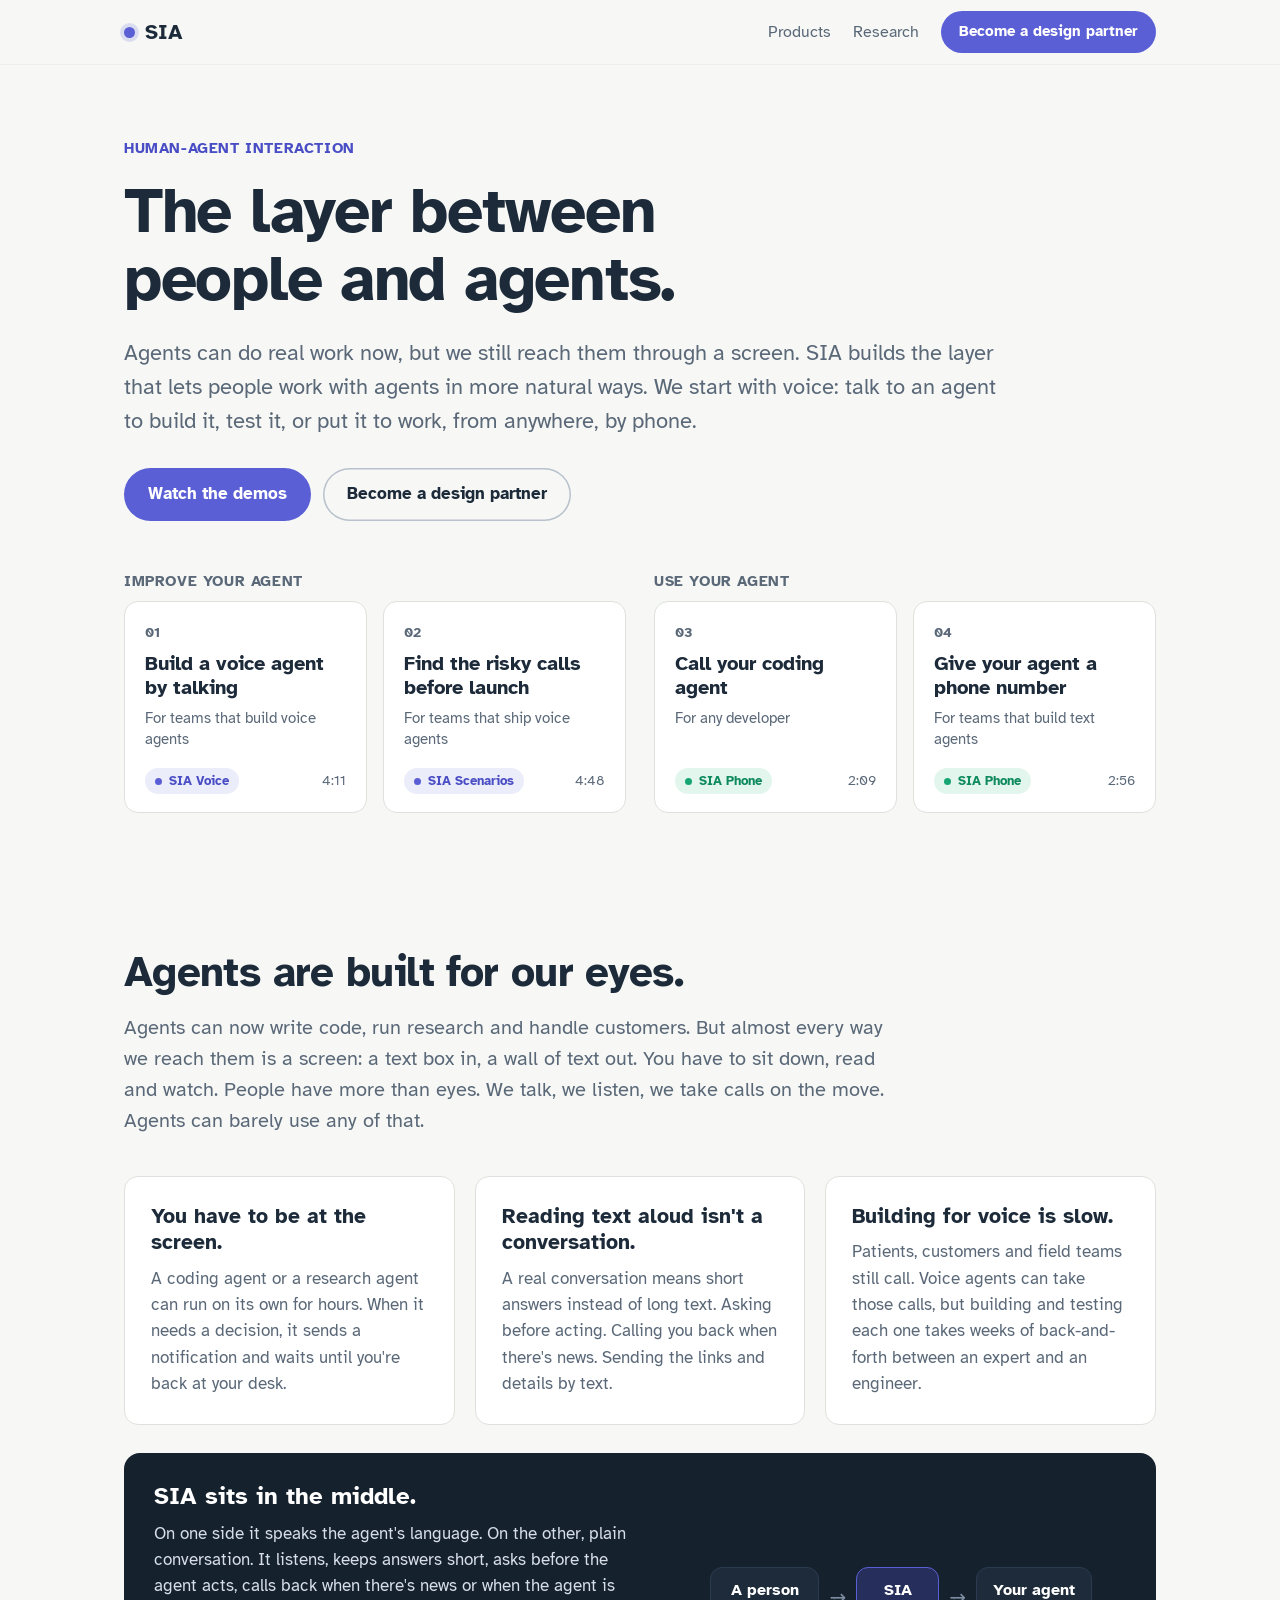
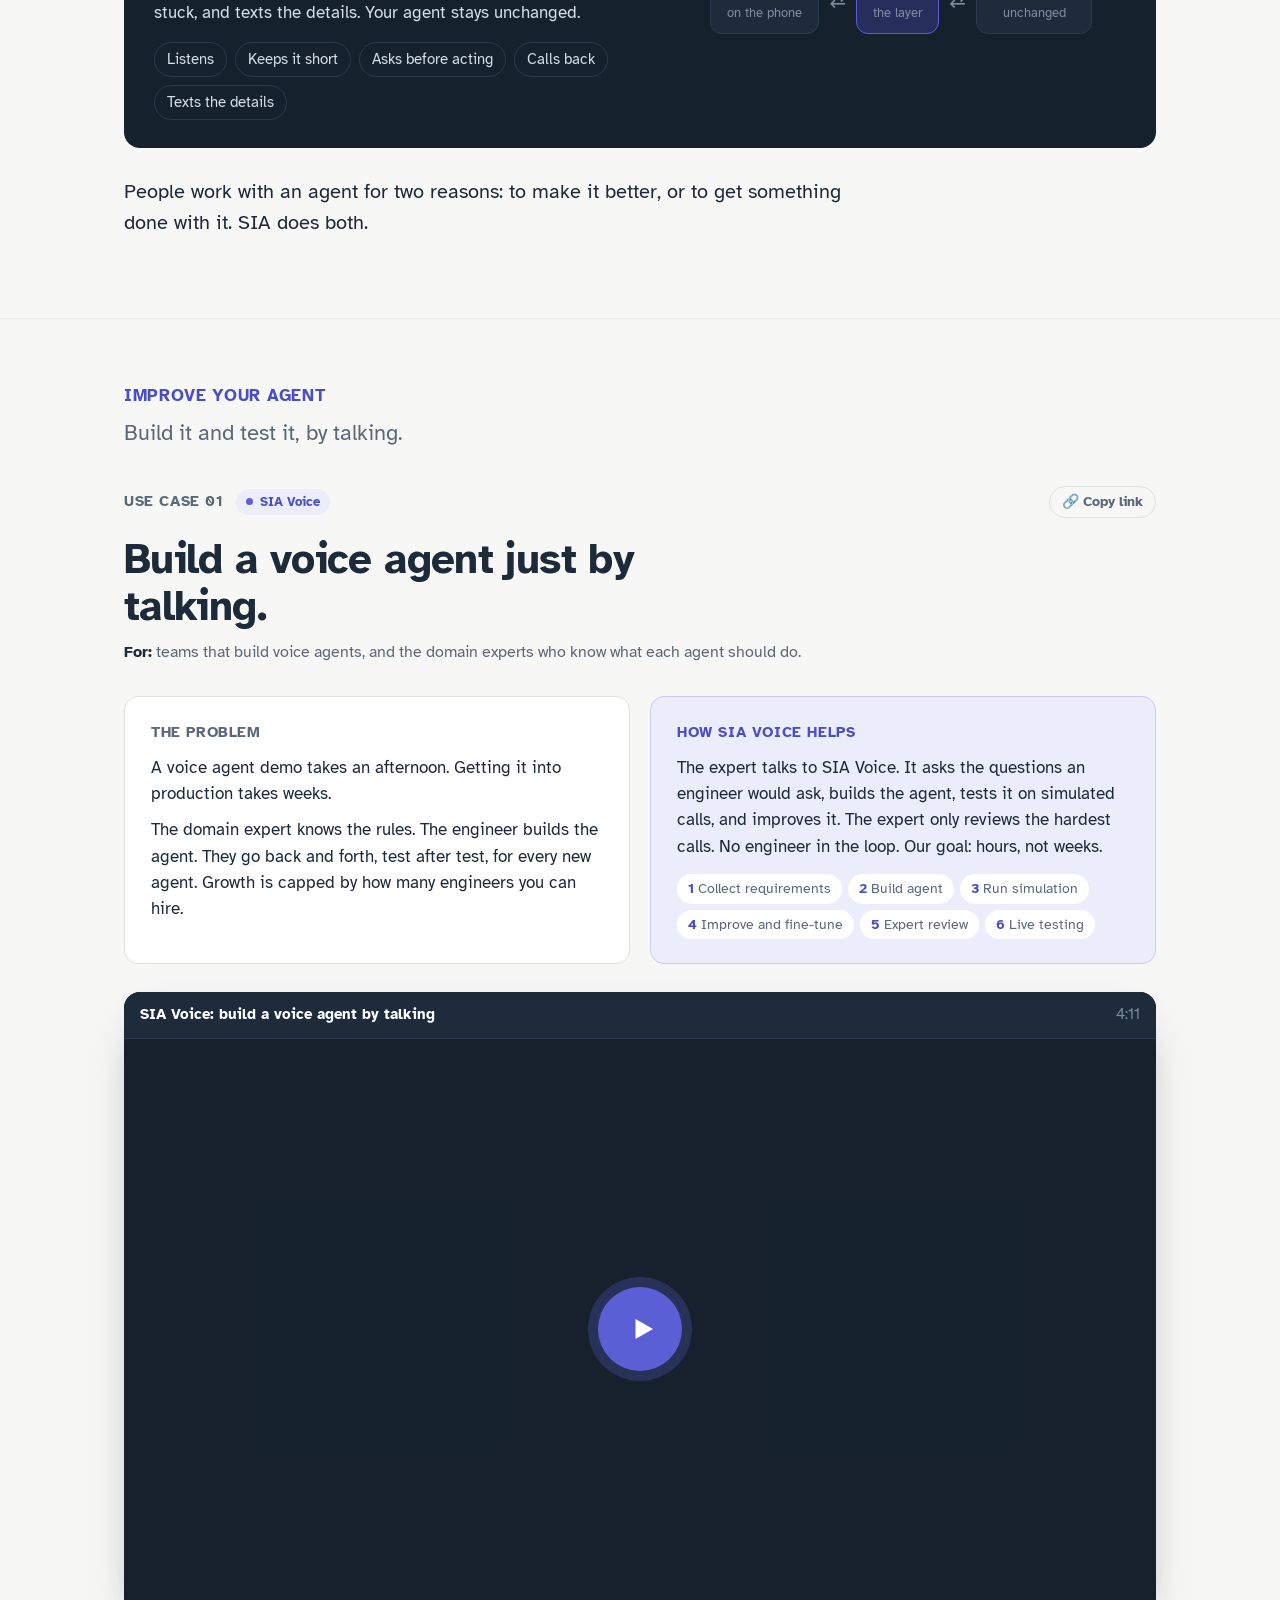
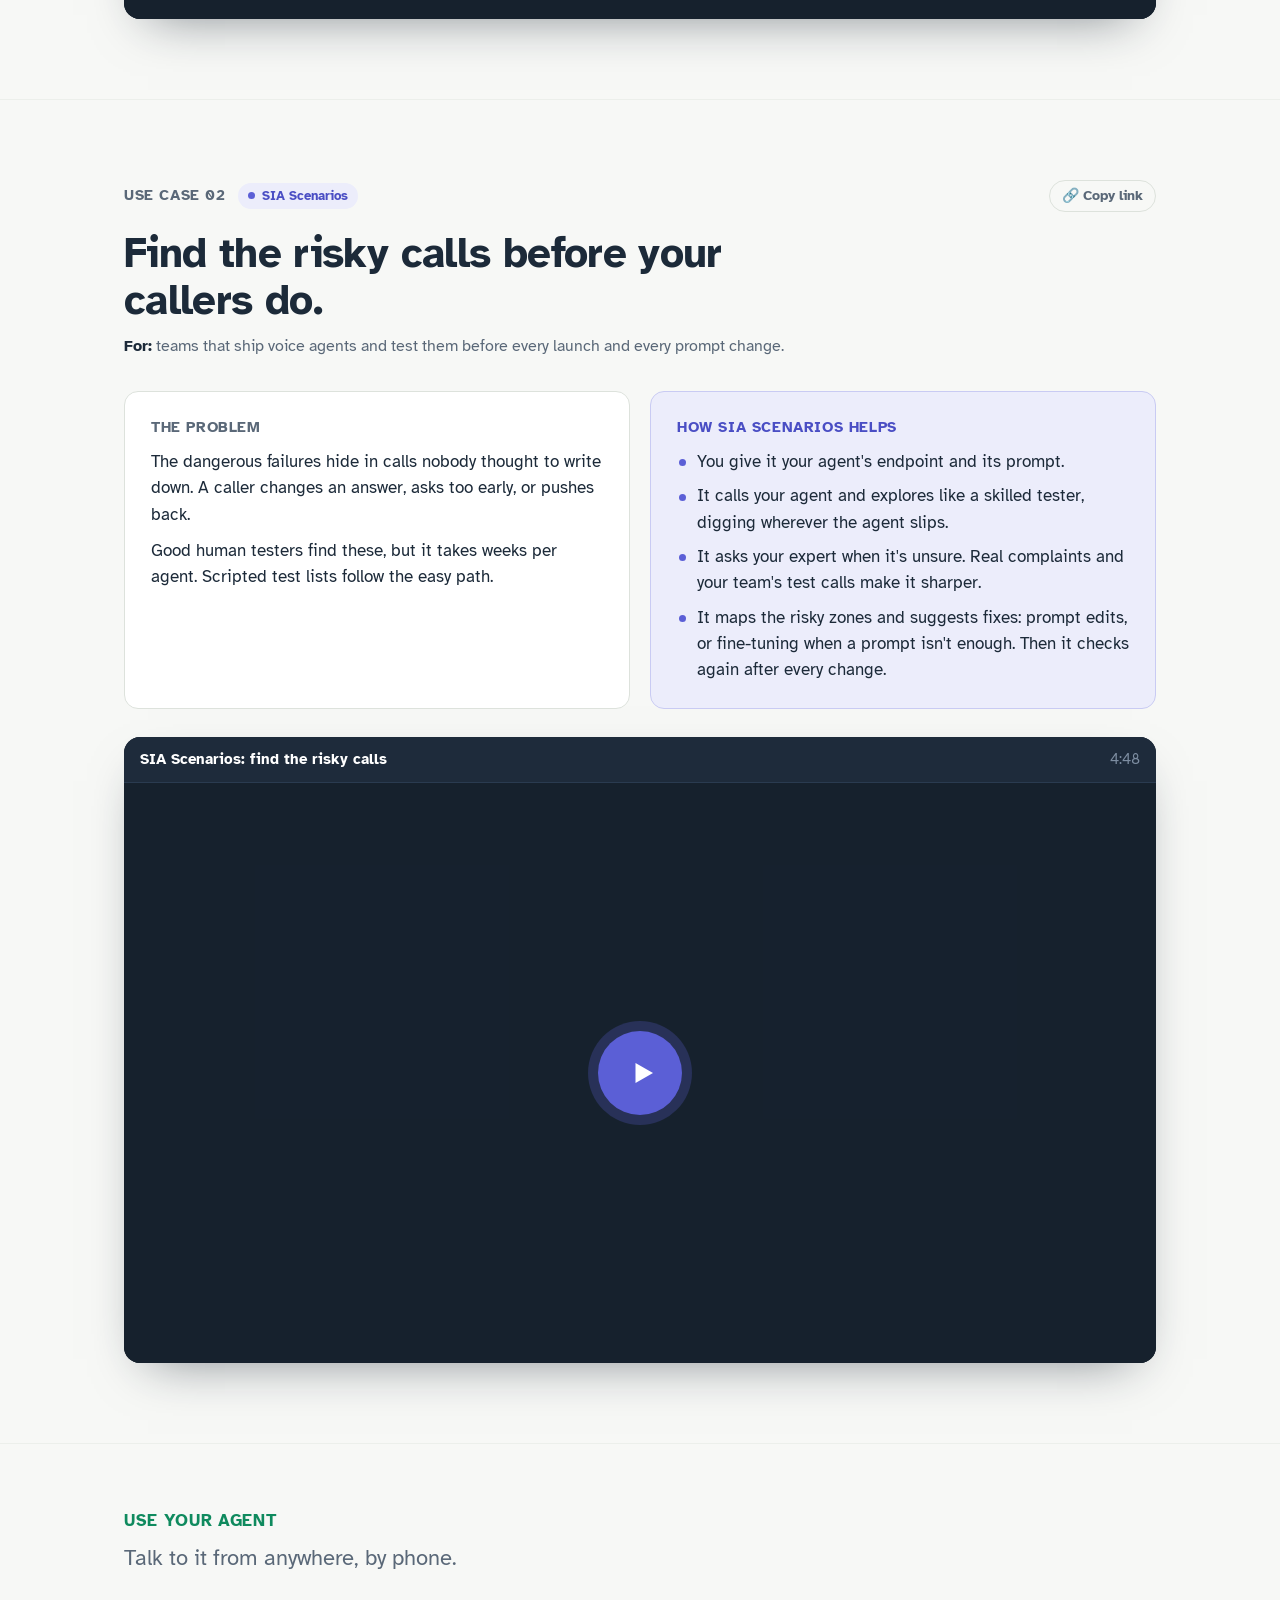
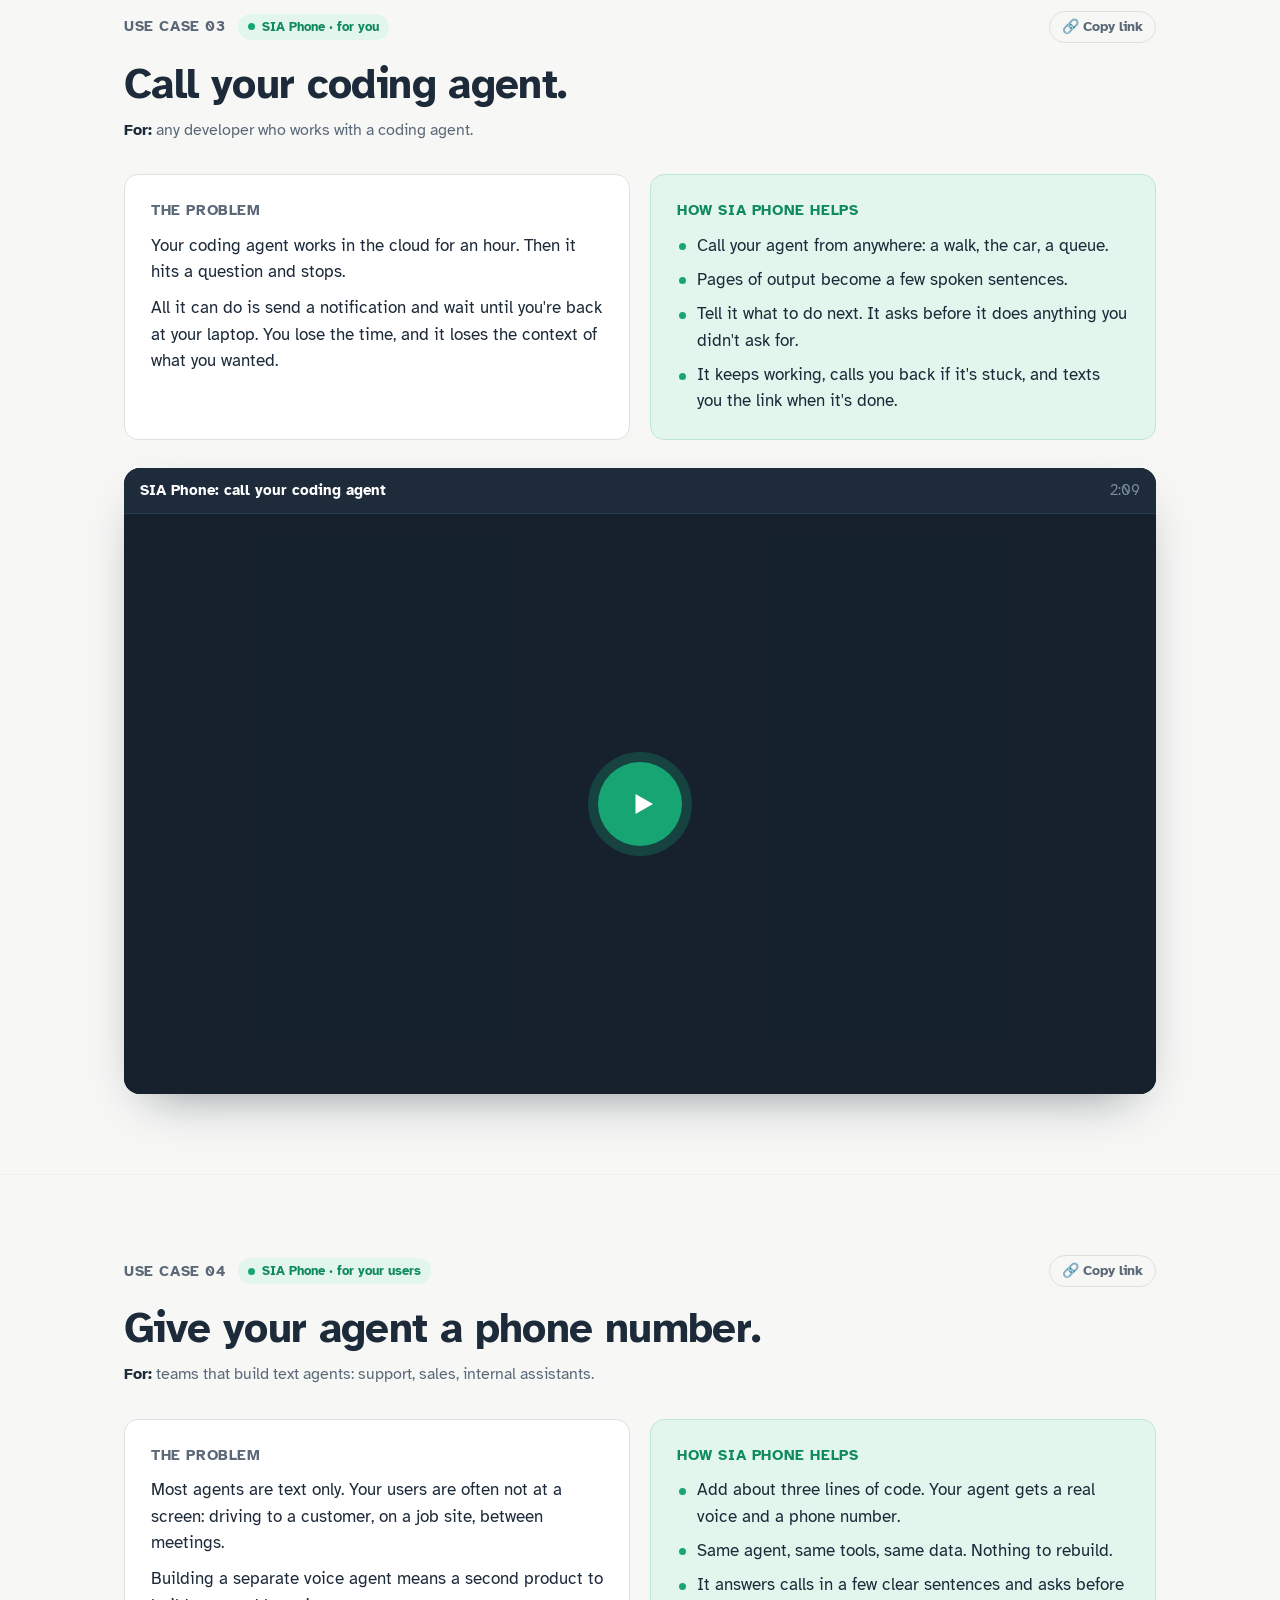
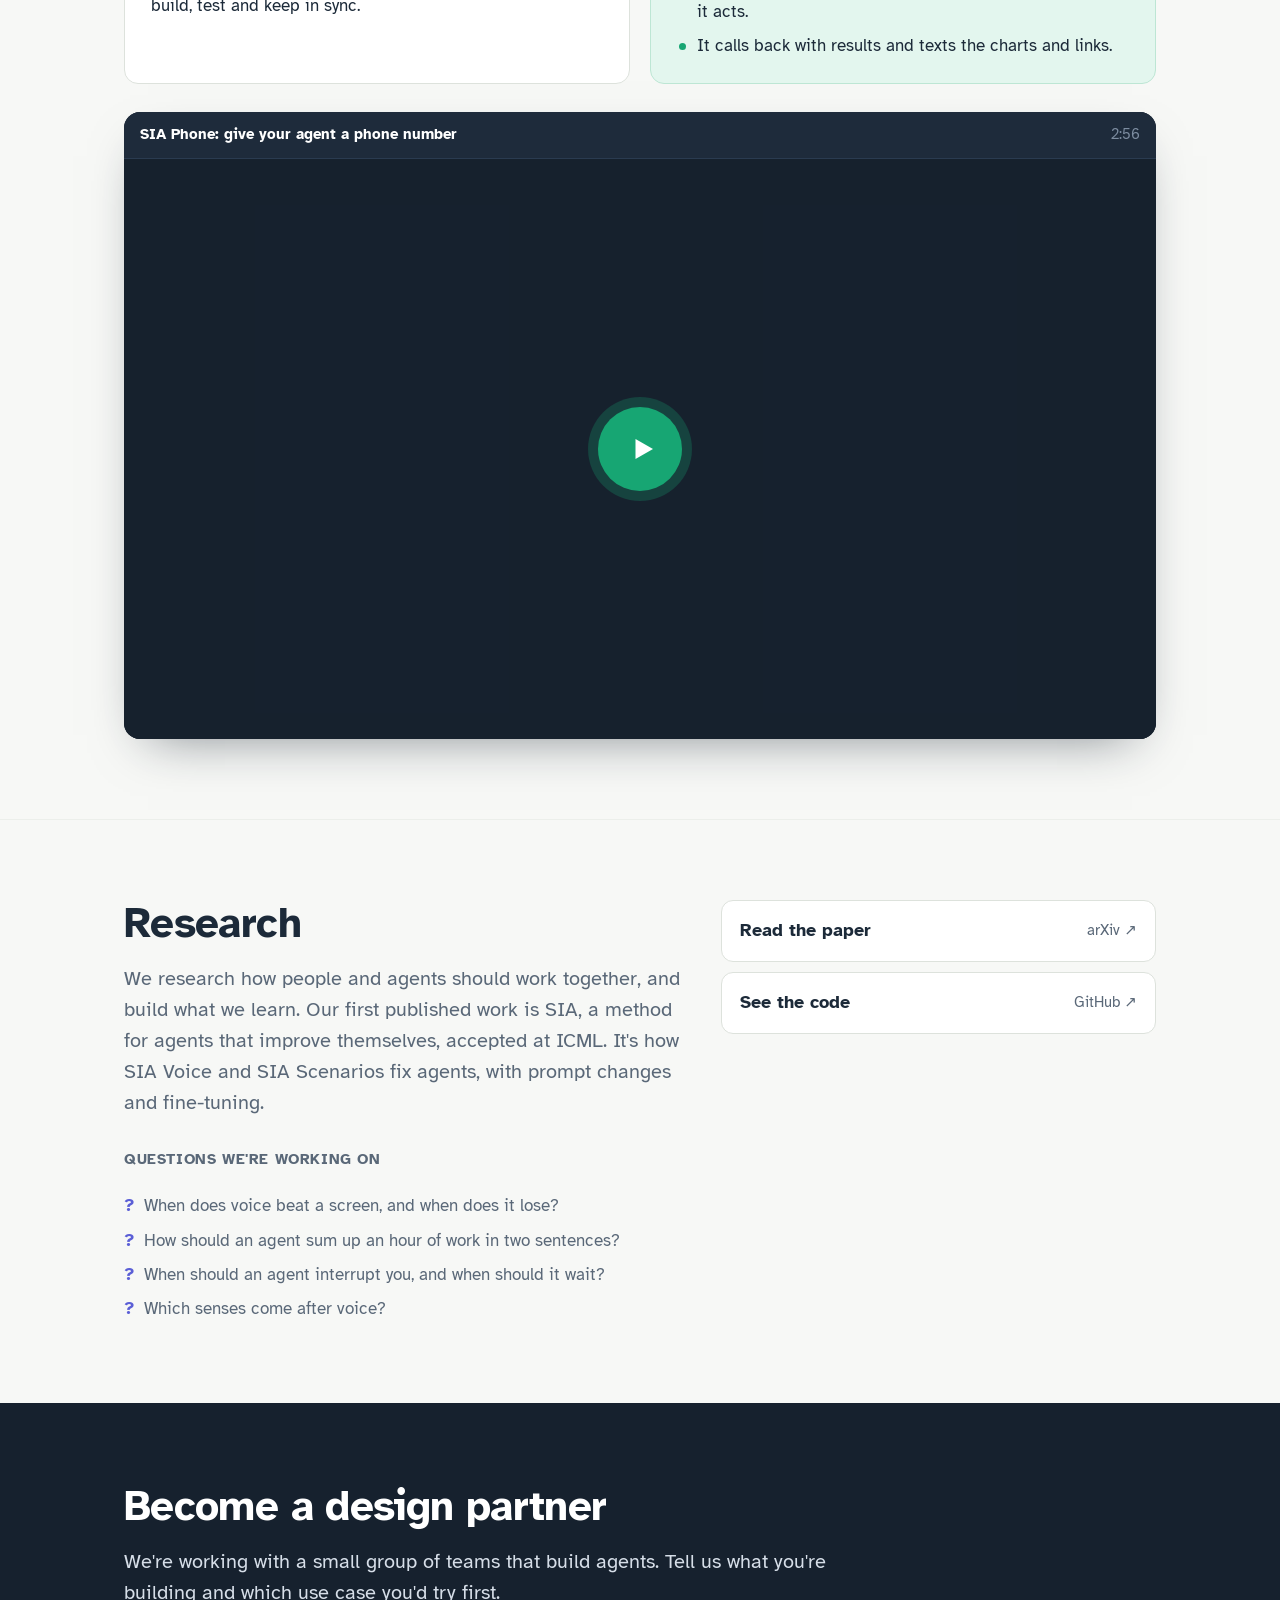
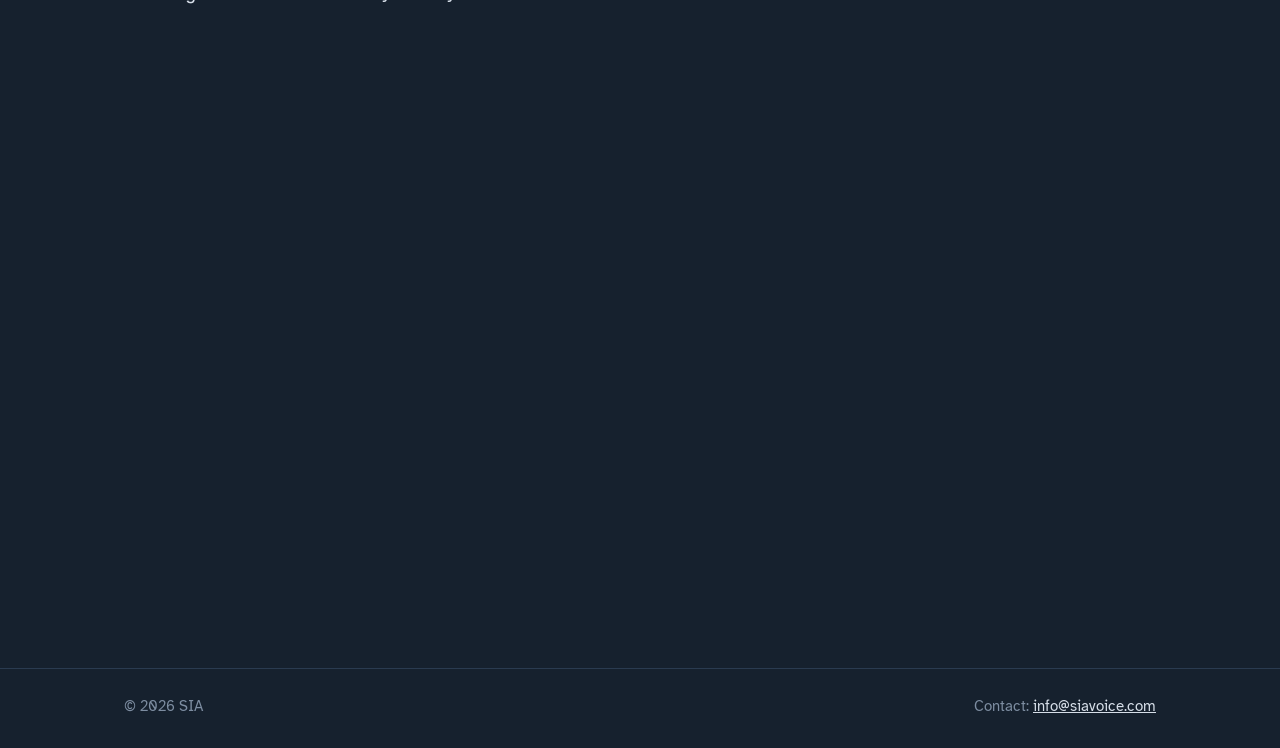
==== website/index.html @ 381d0b87 "Website: shareable links per use case Readable section anchors (#sia-voice, #sia-scenarios, #sia-pho" ====
<!DOCTYPE html>
<html lang="en">
<head>
<meta charset="utf-8">
<meta name="viewport" content="width=device-width, initial-scale=1">
<title>SIA — The layer between people and agents</title>
<meta name="description" content="Agents are built for our eyes. SIA builds the layer between people and agents, starting with voice: build a voice agent by talking, test it with generated calls, call your coding agent, and give any agent a phone number.">
<meta property="og:title" content="SIA — The layer between people and agents">
<meta property="og:description" content="Talk to an agent to build it, test it, or put it to work, from anywhere, by phone.">
<meta name="theme-color" content="#F7F8F6">
<style>
@font-face { font-family: "Atkinson"; src: url(fonts/atkinson-hyperlegible-latin-400-normal.woff2) format("woff2"); font-weight: 400; font-display: swap; }
@font-face { font-family: "Atkinson"; src: url(fonts/atkinson-hyperlegible-latin-700-normal.woff2) format("woff2"); font-weight: 700; font-display: swap; }

:root {
  --paper: #F7F8F6; --paper-2: #ECEFEB; --line: #DDE2DC;
  --ink: #1C2A39; --ink-2: #5A6878;
  --night: #16212E; --night-2: #1E2B3B; --night-line: #2A3B50; --night-text: #D6DEE8; --night-mute: #7D8DA1;
  --sia: #5B5FD6; --sia-dark: #4A4EC4; --sia-soft: #A9ABF0; --sia-tint: #ECEDFB;
  --phone: #17A673; --phone-dark: #0F8A5E; --phone-soft: #3FD39A; --phone-tint: #E3F6EE;
  --vig: #D9932B; --vig-tint: #FBF1E1;
  --wrap: 1080px;
}
* { box-sizing: border-box; margin: 0; padding: 0; }
html { scroll-behavior: smooth; }
body { font-family: "Atkinson", system-ui, -apple-system, sans-serif; background: var(--paper); color: var(--ink); font-size: 18px; line-height: 1.55; -webkit-font-smoothing: antialiased; }
a { color: var(--sia-dark); }
.wrap { max-width: var(--wrap); margin: 0 auto; padding: 0 24px; }

/* nav */
nav { position: sticky; top: 0; z-index: 10; background: rgba(247,248,246,.92); backdrop-filter: blur(8px); border-bottom: 1px solid var(--paper-2); }
nav .wrap { display: flex; align-items: center; justify-content: space-between; gap: 16px; height: 64px; }
.wordmark { font-weight: 700; font-size: 21px; letter-spacing: -0.01em; color: var(--ink); text-decoration: none; white-space: nowrap; }
.wordmark::before { content: ""; display: inline-block; width: 11px; height: 11px; margin-right: 10px; border-radius: 50%; background: var(--sia); box-shadow: 0 0 0 4px rgba(91,95,214,.18); vertical-align: 1px; }
.navlinks { display: flex; align-items: center; gap: 22px; }
.navlinks a:not(.btn) { color: var(--ink-2); text-decoration: none; font-size: 16px; }
.navlinks a:not(.btn):hover { color: var(--ink); }

.btn { display: inline-block; font: inherit; font-weight: 700; font-size: 17px; text-decoration: none; cursor: pointer; border: 0; border-radius: 999px; padding: 13px 24px; background: var(--sia); color: #fff; transition: background .15s; }
.btn:hover { background: var(--sia-dark); }
.btn:focus-visible, .play:focus-visible, .uc-card:focus-visible { outline: 3px solid var(--sia-soft); outline-offset: 2px; }
.btn.small { font-size: 15px; padding: 9px 18px; }
.btn.ghost { background: transparent; color: var(--ink); box-shadow: inset 0 0 0 1.5px #B9C2CC; }
.btn.ghost:hover { background: var(--paper-2); }

/* hero */
.hero { padding: 72px 0 56px; }
.eyebrow { font-size: 15px; font-weight: 700; letter-spacing: .04em; text-transform: uppercase; color: var(--sia-dark); margin-bottom: 18px; }
h1 { font-size: clamp(38px, 6vw, 64px); line-height: 1.06; letter-spacing: -0.02em; max-width: 16ch; }
h1 .soft { color: var(--ink-2); }
.sub { font-size: clamp(19px, 2.1vw, 22px); color: var(--ink-2); max-width: 40em; margin-top: 22px; }
.actions { display: flex; flex-wrap: wrap; gap: 12px; margin-top: 30px; align-items: center; }

/* use-case overview cards, in two groups */
.uc-groups { display: grid; grid-template-columns: 1fr 1fr; gap: 28px; margin-top: 52px; }
.uc-group h2.glabel { font-size: 15px; font-weight: 700; letter-spacing: .04em; text-transform: uppercase; color: var(--ink-2); margin-bottom: 12px; max-width: none; }
.uc-group .glabel span { text-transform: none; letter-spacing: 0; font-weight: 400; }
.uc-grid { display: grid; grid-template-columns: 1fr 1fr; gap: 16px; }
.uc-card { display: flex; flex-direction: column; gap: 8px; text-decoration: none; color: var(--ink); background: #fff; border: 1px solid var(--line); border-radius: 14px; padding: 20px 20px 18px; transition: border-color .15s, transform .15s; }
.uc-card:hover { border-color: var(--sia-soft); transform: translateY(-2px); }
.uc-card .num { font-size: 14px; font-weight: 700; color: var(--ink-2); }
.uc-card b { font-size: 20px; line-height: 1.2; }
.uc-card .for { font-size: 15px; color: var(--ink-2); line-height: 1.4; }
.uc-card .meta { margin-top: auto; padding-top: 10px; display: flex; justify-content: space-between; align-items: center; font-size: 14px; color: var(--ink-2); }
.pill { display: inline-flex; align-items: center; gap: 7px; font-size: 13px; font-weight: 700; padding: 3px 10px; border-radius: 999px; background: var(--sia-tint); color: var(--sia-dark); white-space: nowrap; }
.pill::before { content: ""; width: 7px; height: 7px; border-radius: 50%; background: var(--sia); }
.pill.phone { background: var(--phone-tint); color: var(--phone-dark); }
.pill.phone::before { background: var(--phone); }

/* sections */
section { padding: 80px 0; }
section + section { border-top: 1px solid var(--paper-2); }
h2 { font-size: clamp(28px, 3.6vw, 42px); line-height: 1.12; letter-spacing: -0.015em; max-width: 24ch; }
.lead { font-size: 20px; color: var(--ink-2); max-width: 38em; margin-top: 16px; }

/* why */
.why-grid { display: grid; grid-template-columns: repeat(3, 1fr); gap: 20px; margin-top: 40px; }
.why { background: #fff; border: 1px solid var(--line); border-radius: 14px; padding: 26px; }
.why h3 { font-size: 21px; line-height: 1.25; margin-bottom: 10px; }
.why p { color: var(--ink-2); font-size: 17px; }
.layer { margin-top: 28px; padding: 28px 30px; border-radius: 16px; background: var(--night); color: var(--night-text); display: grid; grid-template-columns: 1.1fr 1fr; gap: 28px; align-items: center; }
.layer h3 { color: #fff; font-size: 24px; line-height: 1.25; }
.layer p { margin-top: 10px; font-size: 17px; }
.flow { display: flex; align-items: center; justify-content: center; gap: 10px; flex-wrap: wrap; }
.node { padding: 10px 16px; border-radius: 12px; border: 1px solid var(--night-line); background: var(--night-2); font-weight: 700; color: #fff; text-align: center; font-size: 16px; }
.node small { display: block; font-weight: 400; font-size: 13px; color: var(--night-mute); }
.node.sia { border-color: var(--sia); background: #262F5C; }
.flow .ar { color: var(--night-mute); font-size: 20px; }
.traits { list-style: none; display: flex; flex-wrap: wrap; gap: 8px; margin-top: 16px; }
.traits li { font-size: 15px; padding: 5px 12px; border-radius: 999px; border: 1px solid var(--night-line); }

/* use-case sections */
.uc-head { display: flex; align-items: center; gap: 12px; margin-bottom: 18px; flex-wrap: wrap; }
.uc-head .num { font-size: 15px; font-weight: 700; color: var(--ink-2); letter-spacing: .04em; text-transform: uppercase; }
.uc-who { font-size: 16px; color: var(--ink-2); margin-top: 10px; }
.uc-who b { color: var(--ink); }
.uc-cols { display: grid; grid-template-columns: 1fr 1fr; gap: 20px; margin-top: 32px; }
.box { border-radius: 14px; padding: 24px 26px; border: 1px solid var(--line); background: #fff; }
.box h3 { font-size: 15px; letter-spacing: .04em; text-transform: uppercase; color: var(--ink-2); margin-bottom: 10px; }
.box p { font-size: 17px; }
.box p + p { margin-top: 10px; }
.box.how { background: var(--sia-tint); border-color: #C9CBF3; }
.box.how h3 { color: var(--sia-dark); }
.phone-uc .box.how { background: var(--phone-tint); border-color: #BDE6D4; }
.phone-uc .box.how h3 { color: var(--phone-dark); }
.box ul { list-style: none; display: flex; flex-direction: column; gap: 8px; }
.box li { font-size: 17px; padding-left: 20px; position: relative; }
.box li::before { content: ""; position: absolute; left: 2px; top: .62em; width: 7px; height: 7px; border-radius: 50%; background: var(--sia); }
.phone-uc .box li::before { background: var(--phone); }
.chips { display: flex; flex-wrap: wrap; gap: 6px; margin-top: 14px; }
.chip { font-size: 14px; padding: 4px 11px; border-radius: 999px; background: #fff; color: var(--ink-2); }
.chip b { color: var(--sia-dark); margin-right: 4px; }

/* video */
.video { margin-top: 28px; border-radius: 16px; overflow: hidden; background: var(--night); box-shadow: 0 20px 50px -24px rgba(22,33,46,.55); }
.video-bar { display: flex; justify-content: space-between; align-items: center; gap: 12px; padding: 11px 16px; background: var(--night-2); border-bottom: 1px solid var(--night-line); color: var(--night-text); font-size: 15px; }
.video-bar .t { font-weight: 700; color: #fff; }
.video-bar .len { color: var(--night-mute); white-space: nowrap; }
.frame { position: relative; aspect-ratio: 16 / 9; background: var(--night) center / cover no-repeat; }
.frame::after { content: ""; position: absolute; inset: 0; background: rgba(22,33,46,.28); }
.frame.playing::after { display: none; }
.frame video { position: absolute; inset: 0; width: 100%; height: 100%; background: var(--night); }
.play { position: absolute; z-index: 1; left: 50%; top: 50%; transform: translate(-50%,-50%); width: 84px; height: 84px; border-radius: 50%; border: 0; cursor: pointer; background: var(--sia); box-shadow: 0 0 0 10px rgba(91,95,214,.25); display: grid; place-items: center; transition: transform .15s; }
.phone-uc .play { background: var(--phone); box-shadow: 0 0 0 10px rgba(23,166,115,.25); }
.play:hover { transform: translate(-50%,-50%) scale(1.06); }
.play svg { width: 30px; height: 30px; margin-left: 5px; fill: #fff; }

/* research */
.research { display: grid; grid-template-columns: 1.3fr 1fr; gap: 32px; align-items: start; }
.links { display: flex; flex-direction: column; gap: 10px; }
.links a { display: flex; justify-content: space-between; align-items: center; gap: 12px; text-decoration: none; color: var(--ink); font-weight: 700; background: #fff; border: 1px solid var(--line); border-radius: 12px; padding: 16px 18px; }
.links a:hover { border-color: var(--sia-soft); }
.links a span { font-weight: 400; font-size: 15px; color: var(--ink-2); }

/* form */
#partner { background: var(--night); color: var(--night-text); border-top: 0; }
#partner h2 { color: #fff; }
#partner .lead { color: var(--night-text); }
.tally { margin-top: 20px; max-width: 810px; margin-left: -23px; }
.tally iframe { display: block; width: 100%; border: 0; }

footer { background: var(--night); color: var(--night-mute); font-size: 15px; border-top: 1px solid var(--night-line); }
footer .wrap { display: flex; flex-wrap: wrap; justify-content: space-between; gap: 12px; padding-top: 26px; padding-bottom: 30px; }
footer a { color: var(--night-text); }

/* group intro between use cases */
.group-intro { padding: 64px 0 0; border-top: 1px solid var(--paper-2); }
.group-intro + section { border-top: 0; padding-top: 36px; }
.group-intro .kicker { font-size: 15px; font-weight: 700; letter-spacing: .04em; text-transform: uppercase; color: var(--sia-dark); }
.group-intro.use .kicker { color: var(--phone-dark); }
.group-intro .glead { margin-top: 6px; font-size: 22px; color: var(--ink-2); }
.group-intro .kicker { font-size: 17px; }
.bridge { margin-top: 28px; font-size: 20px; color: var(--ink); max-width: 38em; }
.questions { list-style: none; margin-top: 22px; display: flex; flex-direction: column; gap: 8px; }
.questions li { font-size: 17px; color: var(--ink-2); padding-left: 20px; position: relative; }
.questions li::before { content: "?"; position: absolute; left: 0; font-weight: 700; color: var(--sia); }
.research h3 { font-size: 15px; letter-spacing: .04em; text-transform: uppercase; color: var(--ink-2); margin-top: 30px; }

/* shareable section links */
[id] { scroll-margin-top: 80px; }
.copylink { margin-left: auto; font: inherit; font-size: 14px; font-weight: 700; color: var(--ink-2); background: transparent; border: 1px solid var(--line); border-radius: 999px; padding: 4px 12px; cursor: pointer; }
.copylink::before { content: "🔗 "; }
.copylink:hover { color: var(--ink); border-color: #B9C2CC; }
.copylink.done { color: var(--phone-dark); border-color: var(--phone-soft); }
.copylink.done::before { content: "✓ "; }

@media (max-width: 960px) {
  .uc-groups { grid-template-columns: 1fr; }
}
@media (max-width: 820px) {
  .hero { padding-top: 48px; }
  .why-grid, .uc-cols, .research, .layer { grid-template-columns: 1fr; }
  .tally { margin-left: -20px; margin-right: -20px; }
  section { padding: 56px 0; }
  .play { width: 64px; height: 64px; }
  .play svg { width: 24px; height: 24px; }
  .navlinks a:not(.btn) { display: none; }
}
@media (max-width: 520px) {
  .uc-grid { grid-template-columns: 1fr; }
  nav .btn.small { padding: 8px 14px; font-size: 14px; }
  .video-bar .len { display: none; }
}
@media (prefers-reduced-motion: reduce) { html { scroll-behavior: auto; } * { transition: none !important; } }
</style>
</head>
<body>

<nav>
  <div class="wrap">
    <a class="wordmark" href="#top">SIA</a>
    <div class="navlinks">
      <a href="#products">Products</a>
      <a href="#research">Research</a>
      <a class="btn small" href="#partner">Become a design partner</a>
    </div>
  </div>
</nav>

<main id="top">
  <header class="hero">
    <div class="wrap">
      <p class="eyebrow">Human-agent interaction</p>
      <h1>The layer between people and agents.</h1>
      <p class="sub">Agents can do real work now, but we still reach them through a screen. SIA builds the layer that lets people work with agents in more natural ways. We start with voice: talk to an agent to build it, test it, or put it to work, from anywhere, by phone.</p>
      <div class="actions">
        <a class="btn" href="#products">Watch the demos</a>
        <a class="btn ghost" href="#partner">Become a design partner</a>
      </div>

      <div class="uc-groups" id="products">
        <div class="uc-group">
          <h2 class="glabel">Improve your agent</h2>
          <div class="uc-grid">
            <a class="uc-card" href="#sia-voice">
              <span class="num">01</span>
              <b>Build a voice agent by talking</b>
              <span class="for">For teams that build voice agents</span>
              <span class="meta"><span class="pill">SIA Voice</span><span data-len="build"></span></span>
            </a>
            <a class="uc-card" href="#sia-scenarios">
              <span class="num">02</span>
              <b>Find the risky calls before launch</b>
              <span class="for">For teams that ship voice agents</span>
              <span class="meta"><span class="pill">SIA Scenarios</span><span data-len="test"></span></span>
            </a>
          </div>
        </div>
        <div class="uc-group">
          <h2 class="glabel">Use your agent</h2>
          <div class="uc-grid">
            <a class="uc-card" href="#sia-phone-coding-agent">
              <span class="num">03</span>
              <b>Call your coding agent</b>
              <span class="for">For any developer</span>
              <span class="meta"><span class="pill phone">SIA Phone</span><span data-len="code"></span></span>
            </a>
            <a class="uc-card" href="#sia-phone-your-agent">
              <span class="num">04</span>
              <b>Give your agent a phone number</b>
              <span class="for">For teams that build text agents</span>
              <span class="meta"><span class="pill phone">SIA Phone</span><span data-len="any"></span></span>
            </a>
          </div>
        </div>
      </div>
    </div>
  </header>

  <section id="problem">
    <div class="wrap">
      <h2>Agents are built for our eyes.</h2>
      <p class="lead">Agents can now write code, run research and handle customers. But almost every way we reach them is a screen: a text box in, a wall of text out. You have to sit down, read and watch. People have more than eyes. We talk, we listen, we take calls on the move. Agents can barely use any of that.</p>
      <div class="why-grid">
        <div class="why">
          <h3>You have to be at the screen.</h3>
          <p>A coding agent or a research agent can run on its own for hours. When it needs a decision, it sends a notification and waits until you're back at your desk.</p>
        </div>
        <div class="why">
          <h3>Reading text aloud isn't a conversation.</h3>
          <p>A real conversation means short answers instead of long text. Asking before acting. Calling you back when there's news. Sending the links and details by text.</p>
        </div>
        <div class="why">
          <h3>Building for voice is slow.</h3>
          <p>Patients, customers and field teams still call. Voice agents can take those calls, but building and testing each one takes weeks of back-and-forth between an expert and an engineer.</p>
        </div>
      </div>

      <div class="layer">
        <div>
          <h3>SIA sits in the middle.</h3>
          <p>On one side it speaks the agent's language. On the other, plain conversation. It listens, keeps answers short, asks before the agent acts, calls back when there's news or when the agent is stuck, and texts the details. Your agent stays unchanged.</p>
          <ul class="traits"><li>Listens</li><li>Keeps it short</li><li>Asks before acting</li><li>Calls back</li><li>Texts the details</li></ul>
        </div>
        <div class="flow" aria-hidden="true">
          <span class="node">A person<small>on the phone</small></span>
          <span class="ar">⇄</span>
          <span class="node sia">SIA<small>the layer</small></span>
          <span class="ar">⇄</span>
          <span class="node">Your agent<small>unchanged</small></span>
        </div>
      </div>
      <p class="bridge">People work with an agent for two reasons: to make it better, or to get something done with it. SIA does both.</p>
    </div>
  </section>

  <div class="group-intro" id="improve">
    <div class="wrap">
      <p class="kicker">Improve your agent</p>
      <p class="glead">Build it and test it, by talking.</p>
    </div>
  </div>

  <section id="sia-voice">
    <div class="wrap">
      <div class="uc-head"><span class="num">Use case 01</span><span class="pill">SIA Voice</span><button class="copylink" data-anchor="sia-voice">Copy link</button></div>
      <h2>Build a voice agent just by talking.</h2>
      <p class="uc-who"><b>For:</b> teams that build voice agents, and the domain experts who know what each agent should do.</p>
      <div class="uc-cols">
        <div class="box">
          <h3>The problem</h3>
          <p>A voice agent demo takes an afternoon. Getting it into production takes weeks.</p>
          <p>The domain expert knows the rules. The engineer builds the agent. They go back and forth, test after test, for every new agent. Growth is capped by how many engineers you can hire.</p>
        </div>
        <div class="box how">
          <h3>How SIA Voice helps</h3>
          <p>The expert talks to SIA Voice. It asks the questions an engineer would ask, builds the agent, tests it on simulated calls, and improves it. The expert only reviews the hardest calls. No engineer in the loop. Our goal: hours, not weeks.</p>
          <div class="chips"><span class="chip"><b>1</b>Collect requirements</span><span class="chip"><b>2</b>Build agent</span><span class="chip"><b>3</b>Run simulation</span><span class="chip"><b>4</b>Improve and fine-tune</span><span class="chip"><b>5</b>Expert review</span><span class="chip"><b>6</b>Live testing</span></div>
        </div>
      </div>
      <div class="video" data-video="build"></div>
    </div>
  </section>

  <section id="sia-scenarios">
    <div class="wrap">
      <div class="uc-head"><span class="num">Use case 02</span><span class="pill">SIA Scenarios</span><button class="copylink" data-anchor="sia-scenarios">Copy link</button></div>
      <h2>Find the risky calls before your callers do.</h2>
      <p class="uc-who"><b>For:</b> teams that ship voice agents and test them before every launch and every prompt change.</p>
      <div class="uc-cols">
        <div class="box">
          <h3>The problem</h3>
          <p>The dangerous failures hide in calls nobody thought to write down. A caller changes an answer, asks too early, or pushes back.</p>
          <p>Good human testers find these, but it takes weeks per agent. Scripted test lists follow the easy path.</p>
        </div>
        <div class="box how">
          <h3>How SIA Scenarios helps</h3>
          <ul>
            <li>You give it your agent's endpoint and its prompt.</li>
            <li>It calls your agent and explores like a skilled tester, digging wherever the agent slips.</li>
            <li>It asks your expert when it's unsure. Real complaints and your team's test calls make it sharper.</li>
            <li>It maps the risky zones and suggests fixes: prompt edits, or fine-tuning when a prompt isn't enough. Then it checks again after every change.</li>
          </ul>
        </div>
      </div>
      <div class="video" data-video="test"></div>
    </div>
  </section>

  <div class="group-intro use" id="use">
    <div class="wrap">
      <p class="kicker">Use your agent</p>
      <p class="glead">Talk to it from anywhere, by phone.</p>
    </div>
  </div>

  <section id="sia-phone-coding-agent" class="phone-uc">
    <div class="wrap">
      <div class="uc-head"><span class="num">Use case 03</span><span class="pill phone">SIA Phone · for you</span><button class="copylink" data-anchor="sia-phone-coding-agent">Copy link</button></div>
      <h2>Call your coding agent.</h2>
      <p class="uc-who"><b>For:</b> any developer who works with a coding agent.</p>
      <div class="uc-cols">
        <div class="box">
          <h3>The problem</h3>
          <p>Your coding agent works in the cloud for an hour. Then it hits a question and stops.</p>
          <p>All it can do is send a notification and wait until you're back at your laptop. You lose the time, and it loses the context of what you wanted.</p>
        </div>
        <div class="box how">
          <h3>How SIA Phone helps</h3>
          <ul>
            <li>Call your agent from anywhere: a walk, the car, a queue.</li>
            <li>Pages of output become a few spoken sentences.</li>
            <li>Tell it what to do next. It asks before it does anything you didn't ask for.</li>
            <li>It keeps working, calls you back if it's stuck, and texts you the link when it's done.</li>
          </ul>
        </div>
      </div>
      <div class="video" data-video="code"></div>
    </div>
  </section>

  <section id="sia-phone-your-agent" class="phone-uc">
    <div class="wrap">
      <div class="uc-head"><span class="num">Use case 04</span><span class="pill phone">SIA Phone · for your users</span><button class="copylink" data-anchor="sia-phone-your-agent">Copy link</button></div>
      <h2>Give your agent a phone number.</h2>
      <p class="uc-who"><b>For:</b> teams that build text agents: support, sales, internal assistants.</p>
      <div class="uc-cols">
        <div class="box">
          <h3>The problem</h3>
          <p>Most agents are text only. Your users are often not at a screen: driving to a customer, on a job site, between meetings.</p>
          <p>Building a separate voice agent means a second product to build, test and keep in sync.</p>
        </div>
        <div class="box how">
          <h3>How SIA Phone helps</h3>
          <ul>
            <li>Add about three lines of code. Your agent gets a real voice and a phone number.</li>
            <li>Same agent, same tools, same data. Nothing to rebuild.</li>
            <li>It answers calls in a few clear sentences and asks before it acts.</li>
            <li>It calls back with results and texts the charts and links.</li>
          </ul>
        </div>
      </div>
      <div class="video" data-video="any"></div>
    </div>
  </section>

  <section id="research">
    <div class="wrap research">
      <div>
        <h2>Research</h2>
        <p class="lead">We research how people and agents should work together, and build what we learn. Our first published work is SIA, a method for agents that improve themselves, accepted at ICML. It's how SIA Voice and SIA Scenarios fix agents, with prompt changes and fine-tuning.</p>
        <h3>Questions we're working on</h3>
        <ul class="questions">
          <li>When does voice beat a screen, and when does it lose?</li>
          <li>How should an agent sum up an hour of work in two sentences?</li>
          <li>When should an agent interrupt you, and when should it wait?</li>
          <li>Which senses come after voice?</li>
        </ul>
      </div>
      <div class="links">
        <a href="https://arxiv.org/abs/2605.27276" target="_blank" rel="noopener">Read the paper <span>arXiv ↗</span></a>
        <a href="https://github.com/hexo-ai/sia" target="_blank" rel="noopener">See the code <span>GitHub ↗</span></a>
      </div>
    </div>
  </section>

  <section id="partner">
    <div class="wrap">
      <h2>Become a design partner</h2>
      <p class="lead">We're working with a small group of teams that build agents. Tell us what you're building and which use case you'd try first.</p>
      <div class="tally">
        <iframe data-tally-src="https://tally.so/embed/yXMvYW?hideTitle=1&transparentBackground=1&dynamicHeight=1" loading="lazy" width="100%" height="560" frameborder="0" marginheight="0" marginwidth="0" title="Become a design partner"></iframe>
      </div>
    </div>
  </section>
</main>

<footer>
  <div class="wrap">
    <span>© 2026 SIA</span>
    <span>Contact: <a href="mailto:info@siavoice.com">info@siavoice.com</a></span>
  </div>
</footer>

<script>
/* ---- Demo videos ----
 * Self-hosted MP4s next to index.html (not in git; see README). Use a new file name for each new cut.
 * poster = a still from the video (JPG, next to index.html). len = shown on the card and the video bar. */
const VIDEOS = {
  build: { src: "sia-voice-demo-2026-11-10.mp4",            poster: "poster-build.jpg", len: "4:11", title: "SIA Voice: build a voice agent by talking" },
  test:  { src: "sia-scenarios-demo-2026-11-10.mp4",        poster: "poster-test.jpg",  len: "4:48", title: "SIA Scenarios: find the risky calls" },
  code:  { src: "sia-phone-claude-code-2026-11-10.mp4",     poster: "poster-code.jpg",  len: "2:09", title: "SIA Phone: call your coding agent" },
  any:   { src: "sia-phone-any-text-agent-2026-11-10.mp4",  poster: "poster-any.jpg",   len: "2:56", title: "SIA Phone: give your agent a phone number" },
};

document.querySelectorAll("[data-len]").forEach(el => { const v = VIDEOS[el.dataset.len]; if (v) el.textContent = v.len; });

document.querySelectorAll("[data-video]").forEach(box => {
  const v = VIDEOS[box.dataset.video];
  box.innerHTML = `<div class="video-bar"><span class="t"></span><span class="len">${v.len}</span></div>
    <div class="frame" style="background-image:url('${v.poster}')"><button class="play" aria-label="Play the video"><svg viewBox="0 0 24 24" aria-hidden="true"><path d="M6 4l14 8-14 8z"/></svg></button></div>`;
  box.querySelector(".t").textContent = v.title;
  const frame = box.querySelector(".frame");
  box.querySelector(".play").addEventListener("click", () => {
    // only one video plays at a time
    document.querySelectorAll(".frame video").forEach(o => o.pause());
    const el = document.createElement("video");
    el.src = v.src; el.controls = true; el.autoplay = true; el.playsInline = true; el.preload = "auto"; el.poster = v.poster;
    el.setAttribute("title", v.title);
    el.addEventListener("play", () => document.querySelectorAll(".frame video").forEach(o => { if (o !== el) o.pause(); }));
    frame.innerHTML = ""; frame.classList.add("playing"); frame.appendChild(el);
    el.play().catch(() => {});
  });
});

/* shareable section links: "Copy link" copies the section URL */
(function () {
  const go = () => {
    const h = decodeURIComponent(location.hash.slice(1));
    const t = h && document.getElementById(h);
    if (t) t.scrollIntoView({ behavior: "instant" });
  };
  // the video players are added by script, so jump again once the page has its final height
  go(); window.addEventListener("load", go); window.addEventListener("hashchange", go);
  document.querySelectorAll(".copylink").forEach(btn => btn.addEventListener("click", () => {
    const url = location.origin + location.pathname + "#" + btn.dataset.anchor;
    const done = () => { btn.classList.add("done"); btn.textContent = "Link copied"; setTimeout(() => { btn.classList.remove("done"); btn.textContent = "Copy link"; }, 2000); };
    (navigator.clipboard ? navigator.clipboard.writeText(url) : Promise.reject()).then(done).catch(() => { window.prompt("Copy this link:", url); });
  }));
})();

/* design partner form (Tally) */
(function () {
  const load = () => {
    if (window.Tally) { window.Tally.loadEmbeds(); return; }
    document.querySelectorAll("iframe[data-tally-src]:not([src])").forEach(f => { f.src = f.dataset.tallySrc; });
  };
  const s = document.createElement("script");
  s.src = "https://tally.so/widgets/embed.js"; s.onload = load; s.onerror = load;
  document.body.appendChild(s);
})();
</script>
</body>
</html>
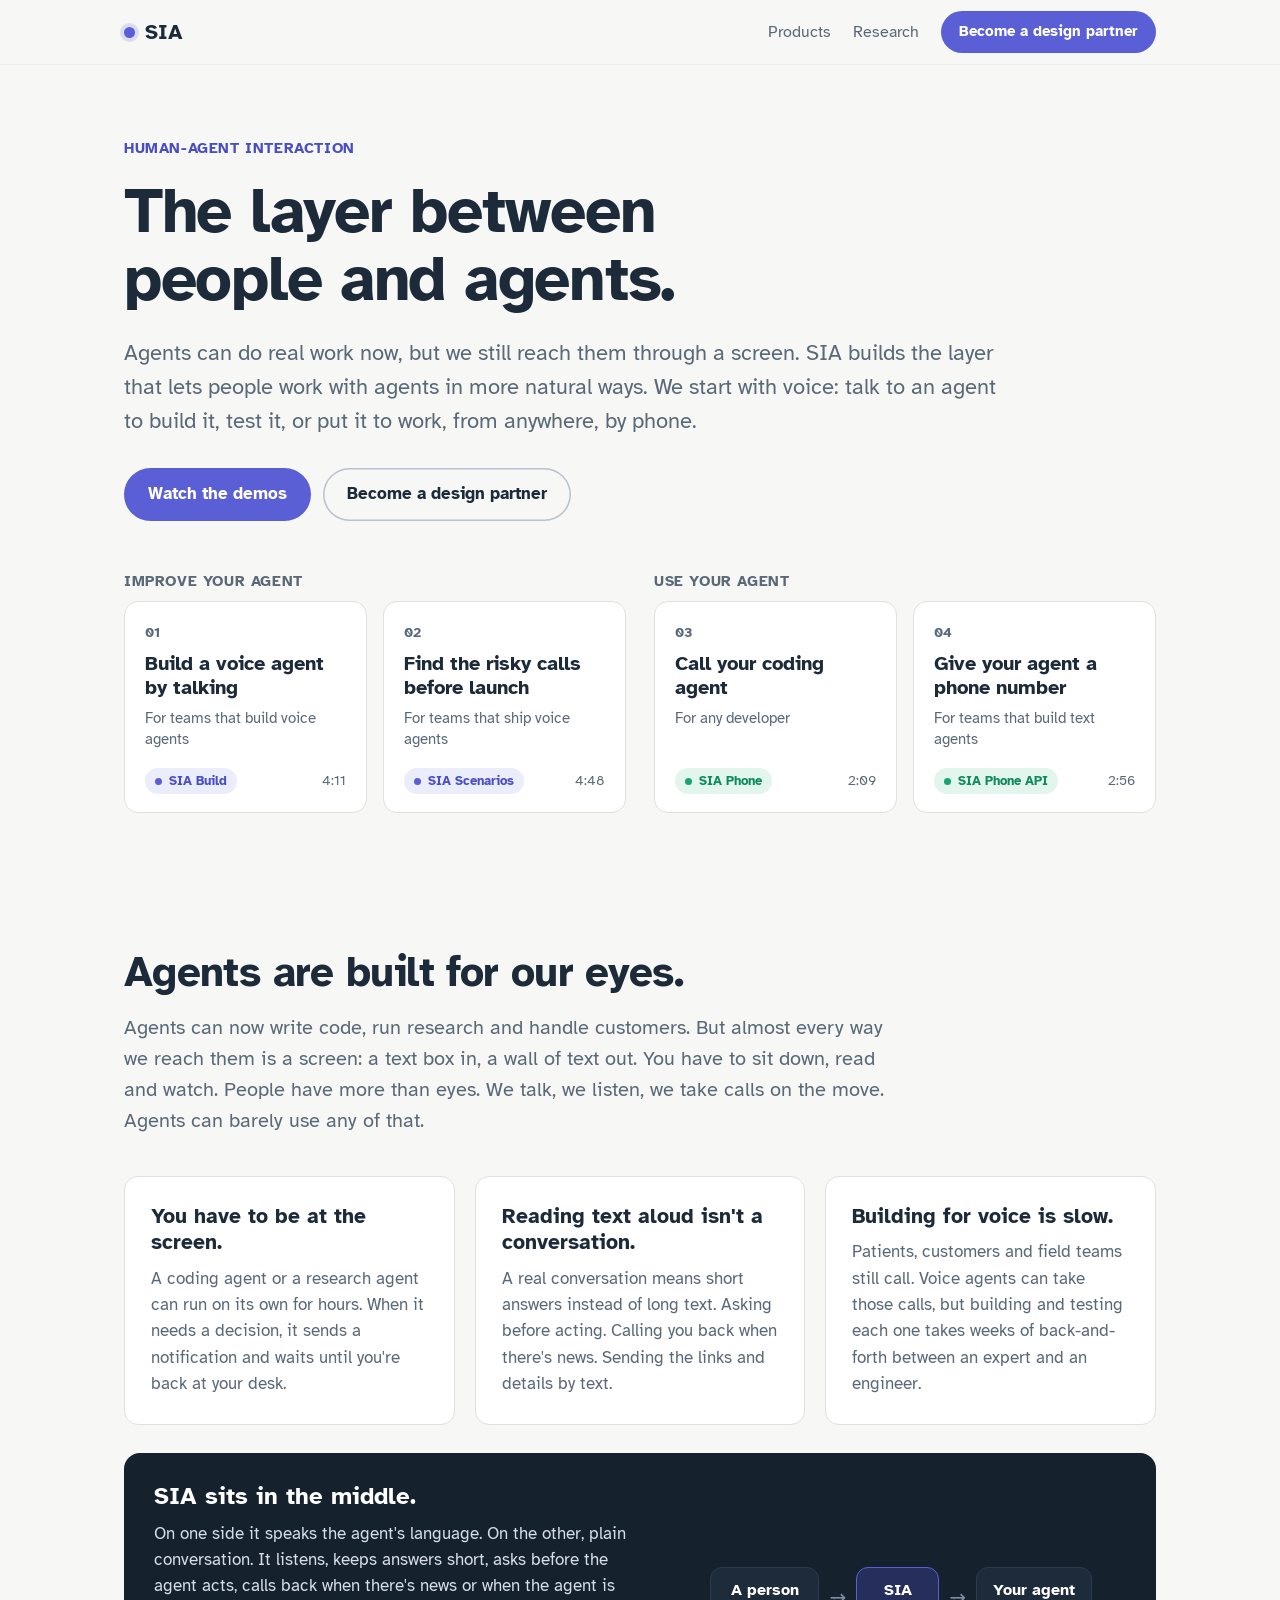
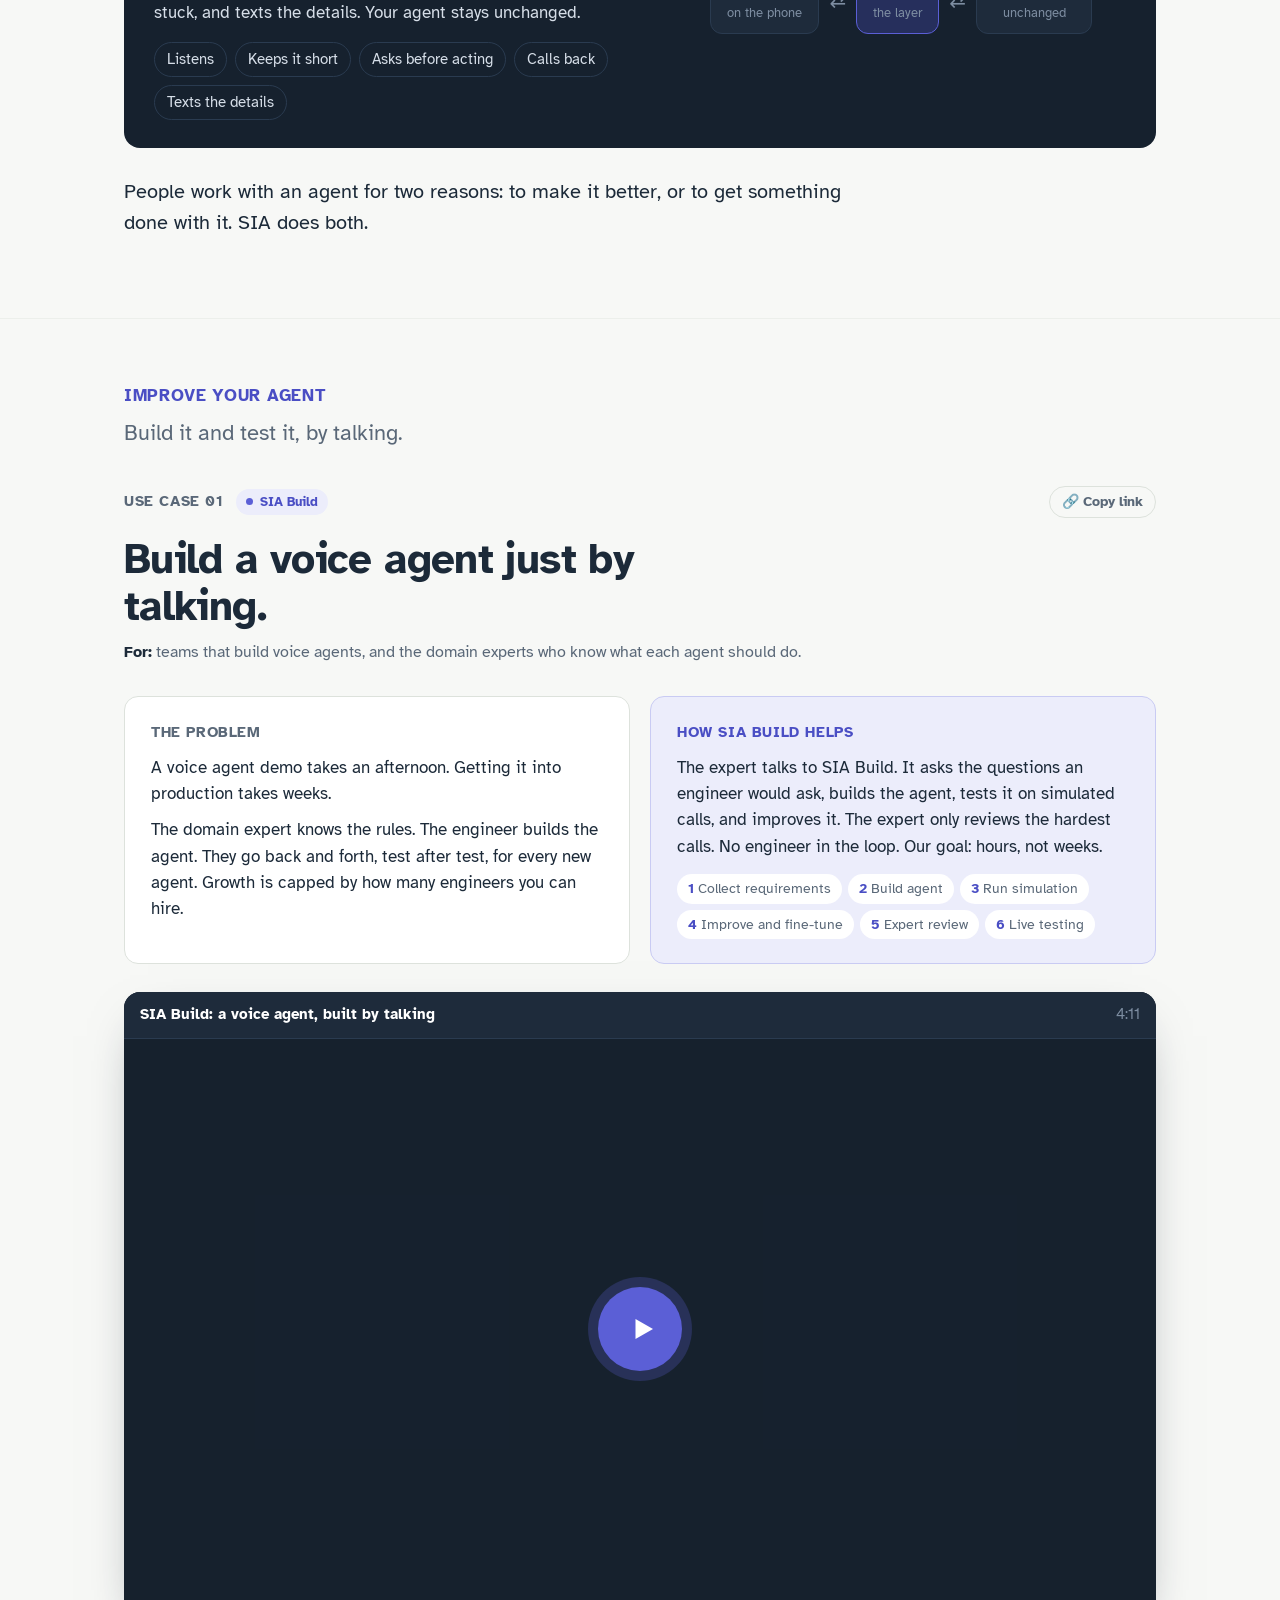
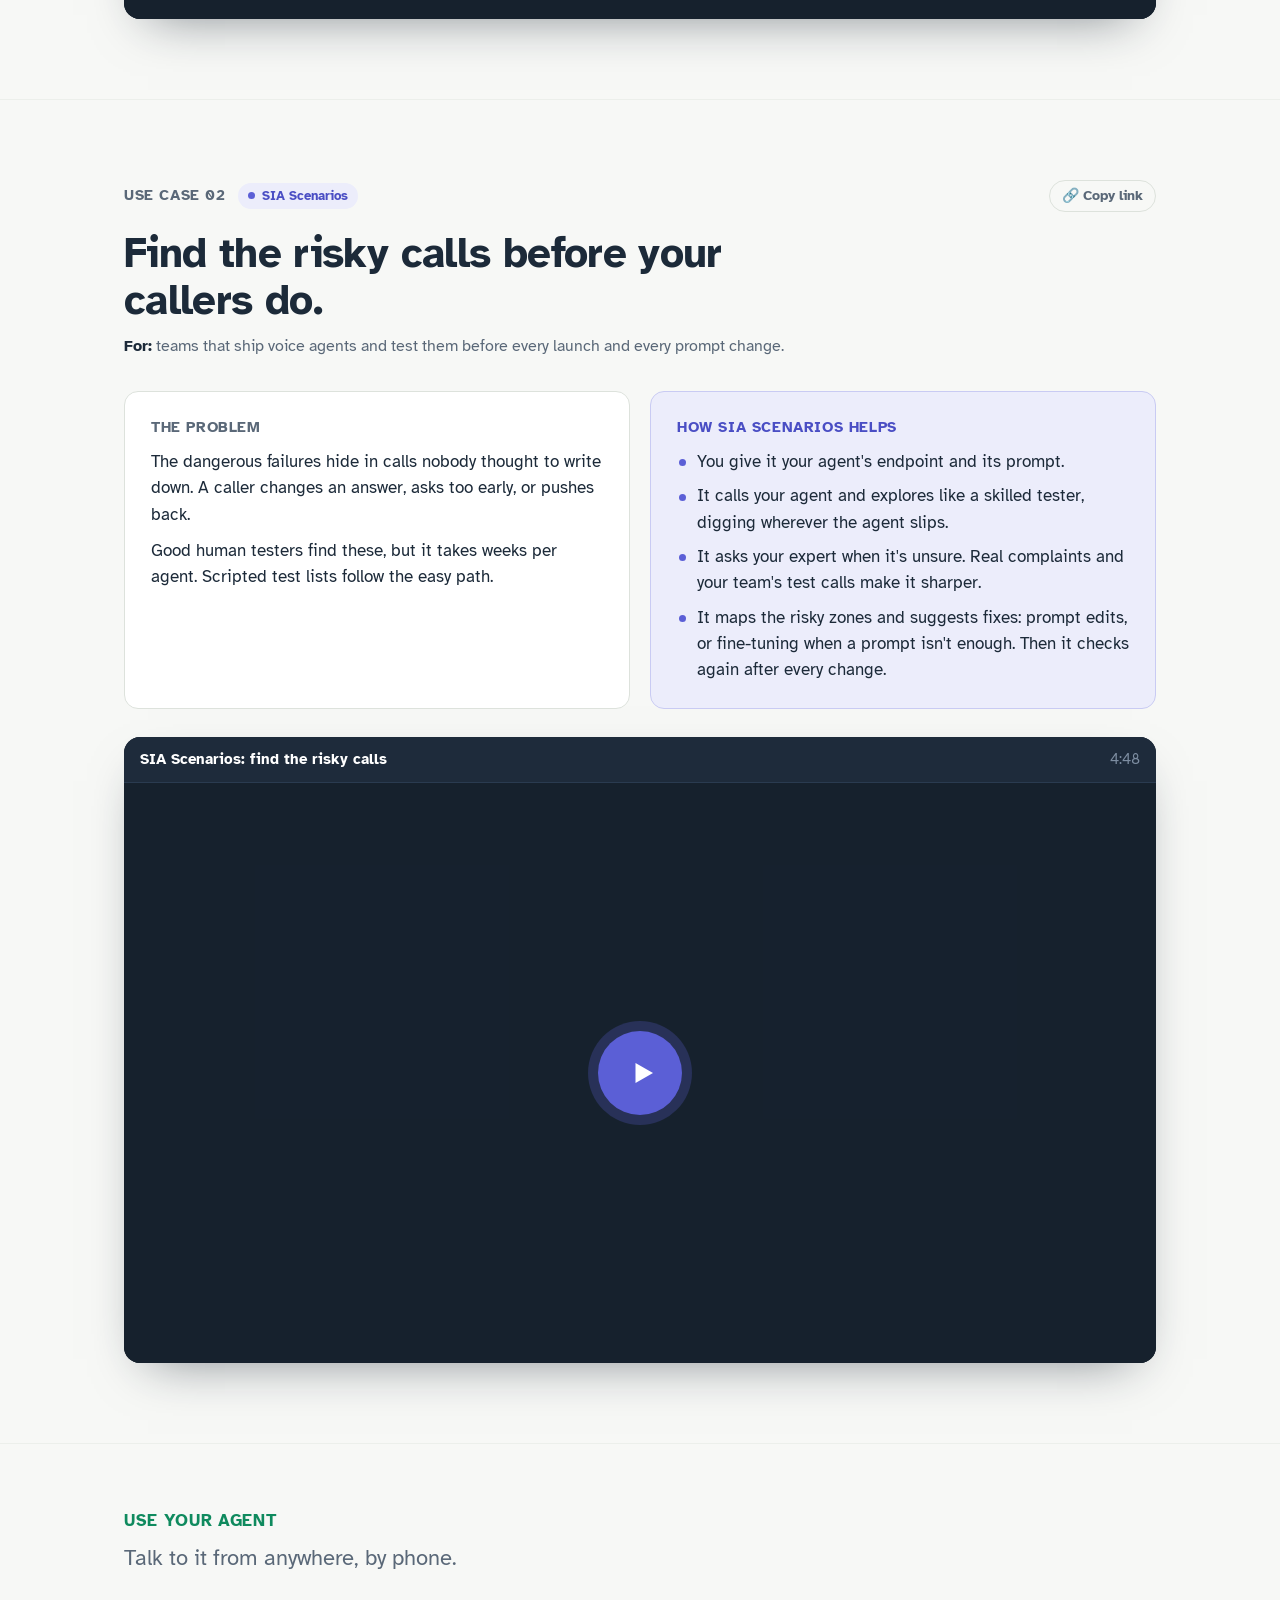
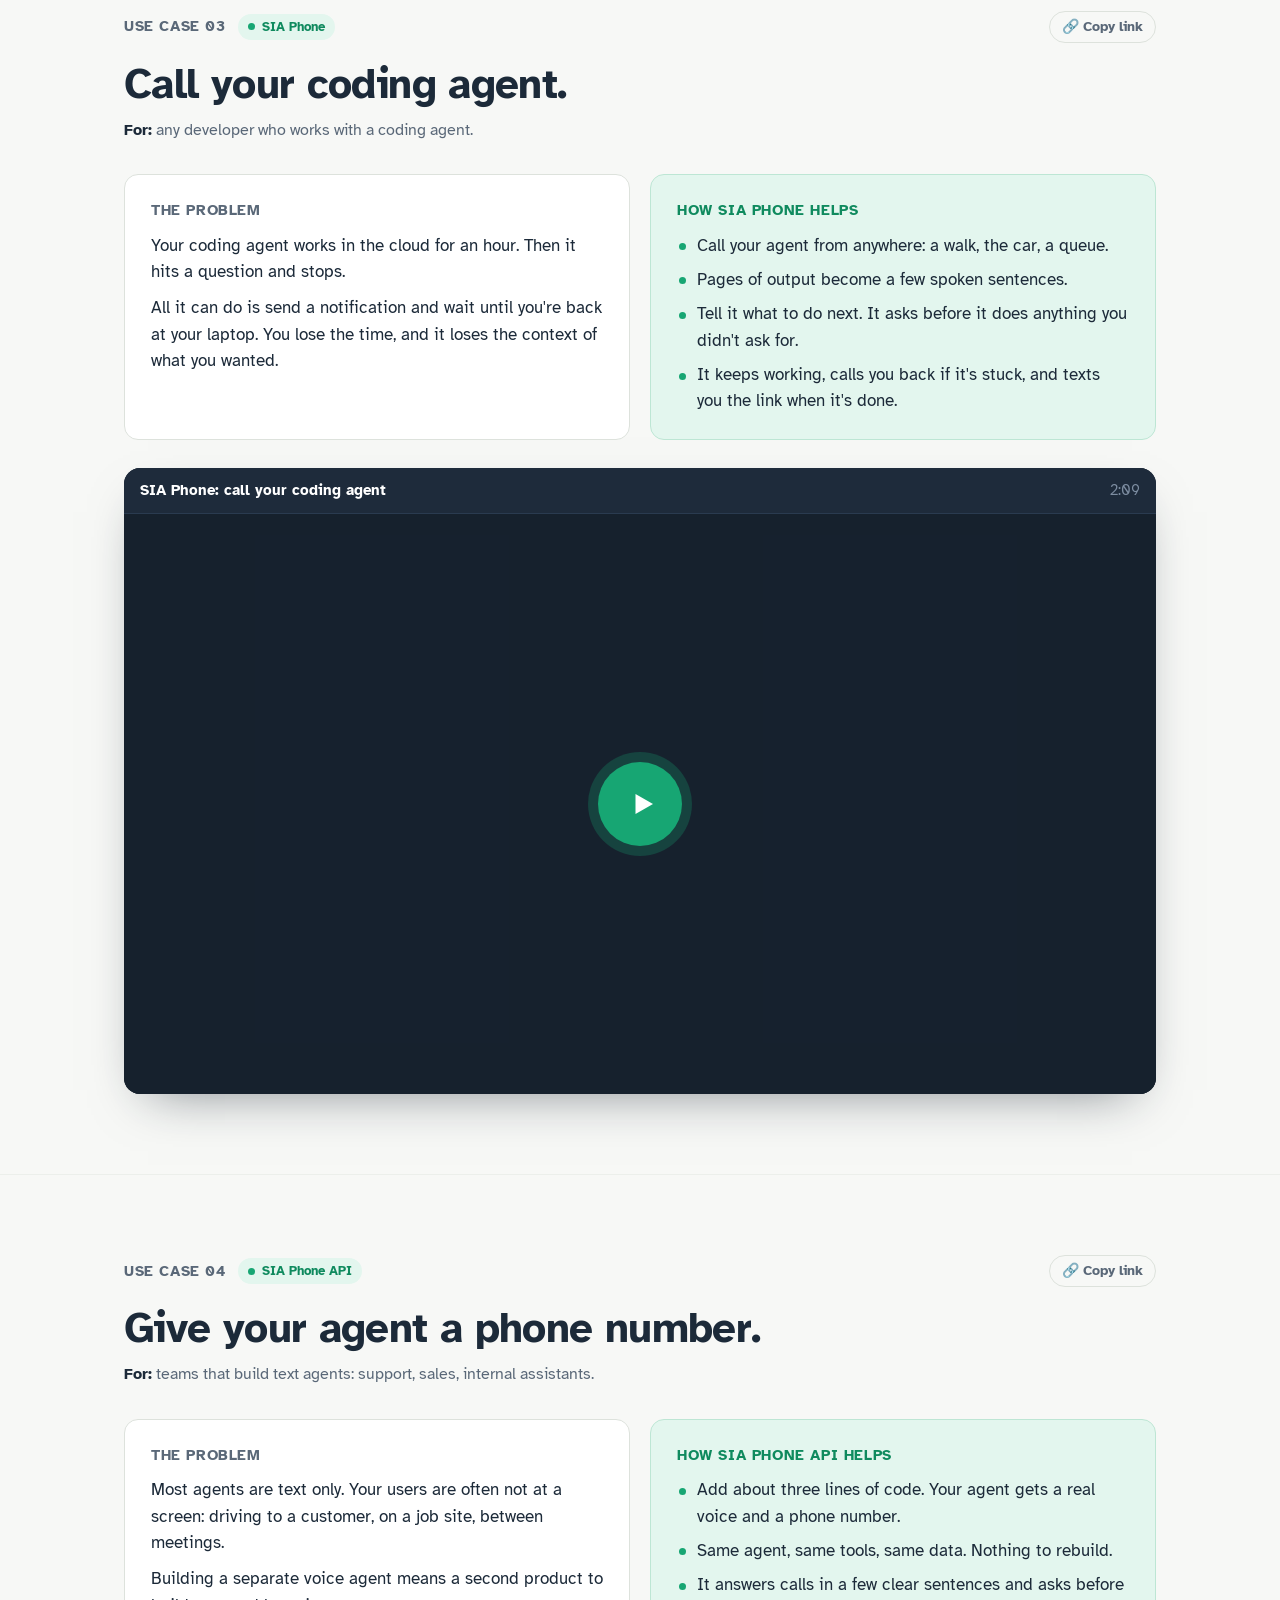
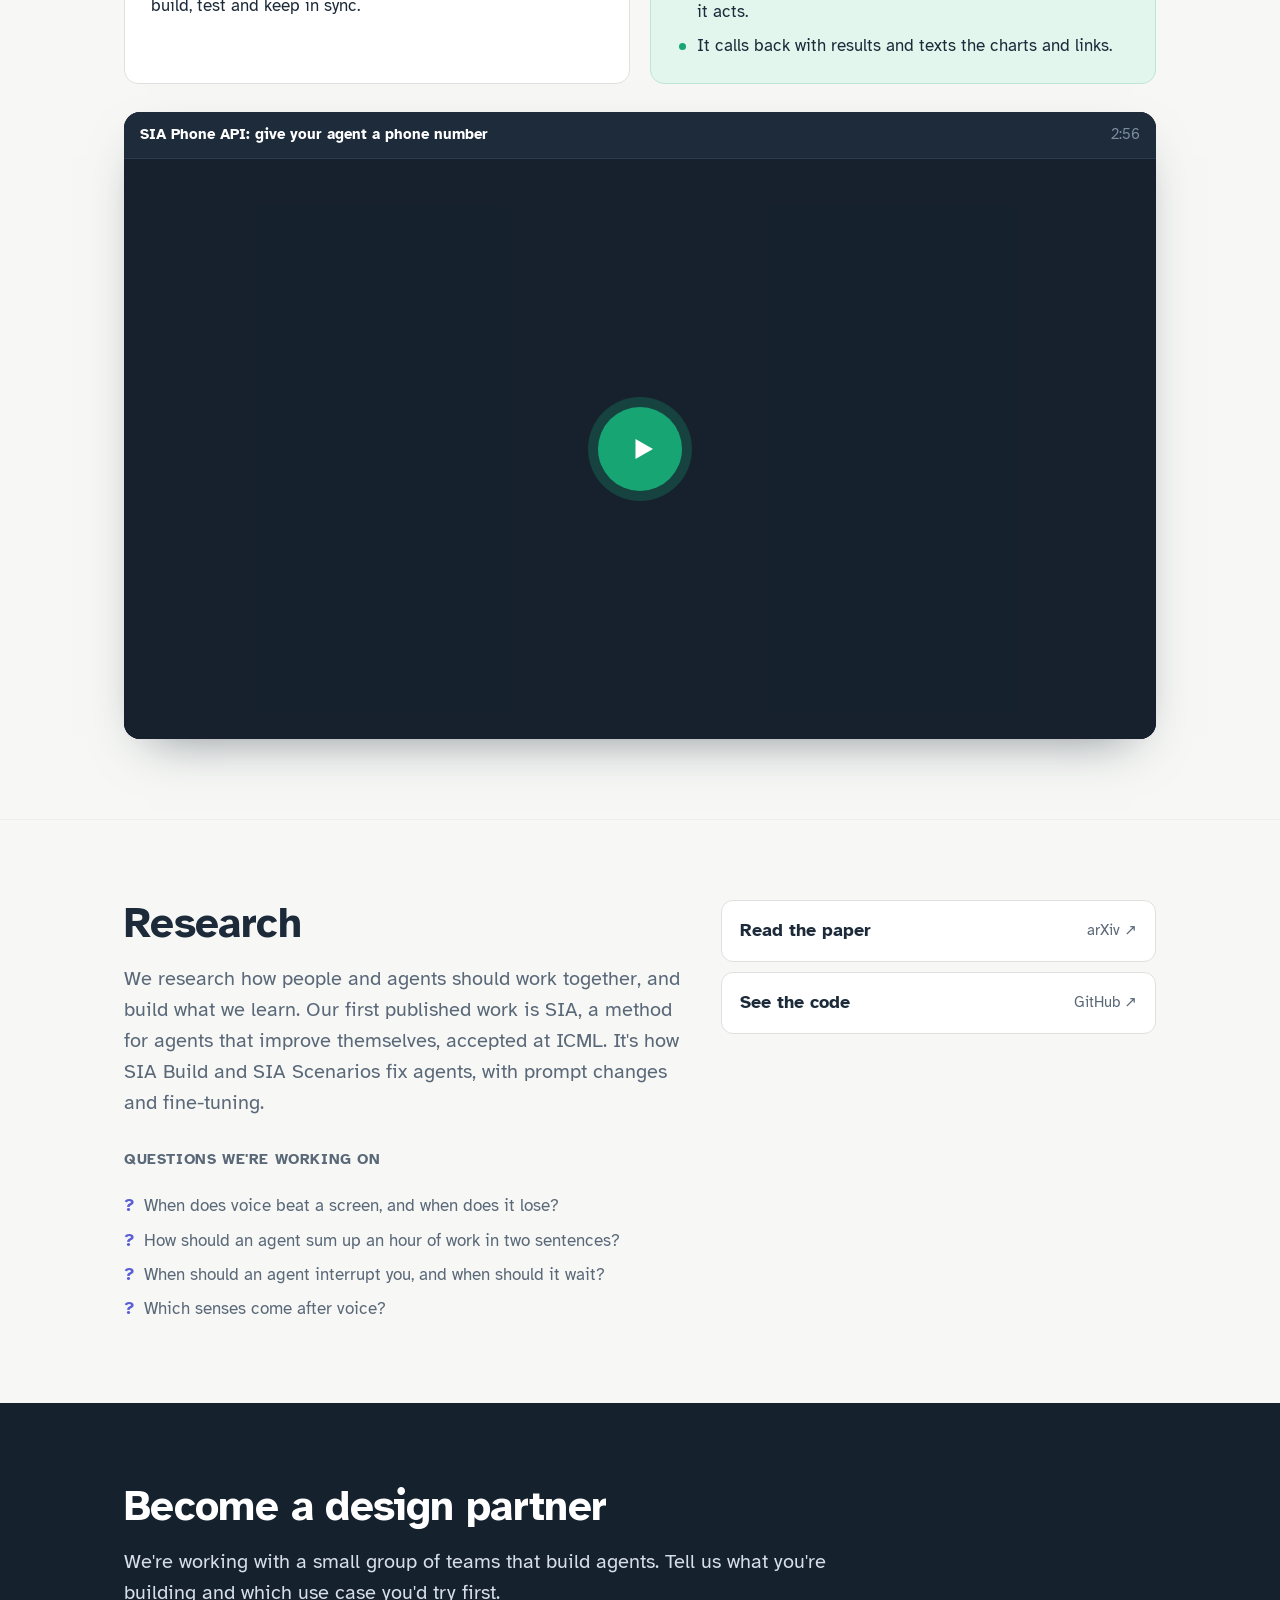
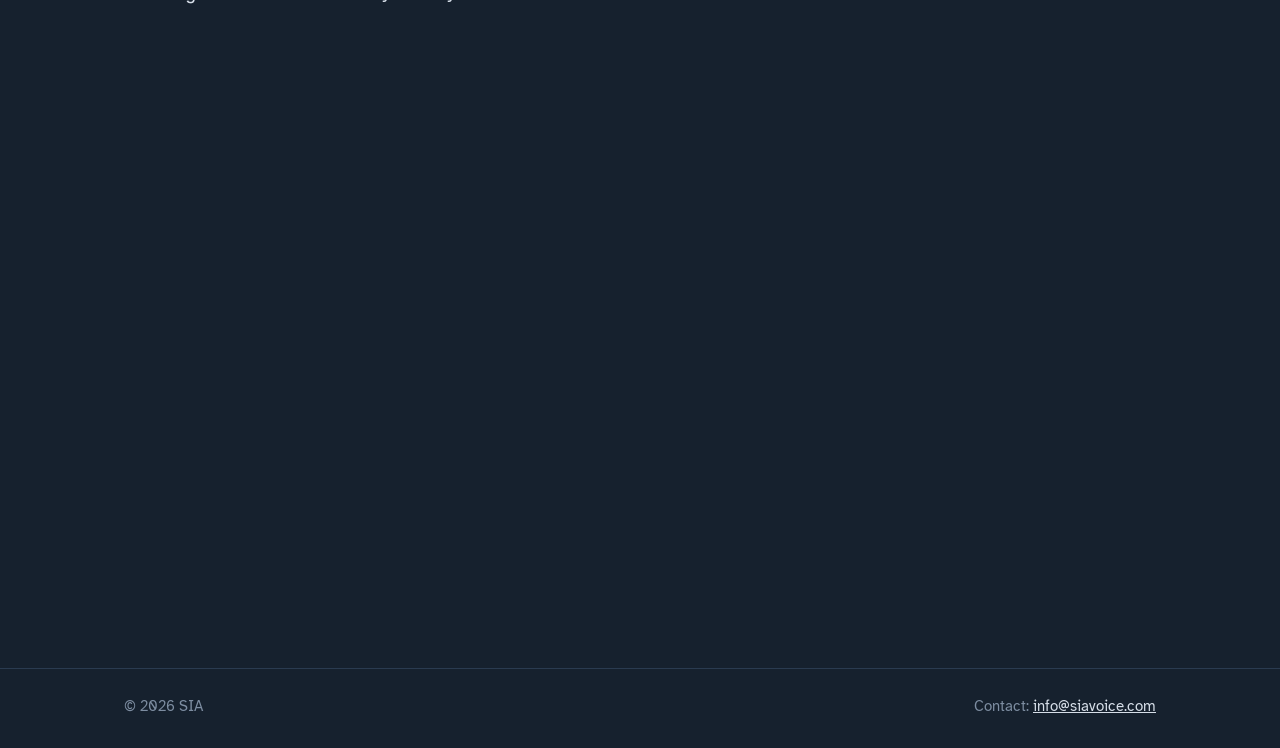
==== commit 9f47af02: "Website: rename SIA Voice to SIA Build; split SIA Phone and SIA Phone API Anchors: #sia-build, #sia-" ====
--- a/website/index.html
+++ b/website/index.html
@@ -212,11 +212,11 @@
         <div class="uc-group">
           <h2 class="glabel">Improve your agent</h2>
           <div class="uc-grid">
-            <a class="uc-card" href="#sia-voice">
+            <a class="uc-card" href="#sia-build">
               <span class="num">01</span>
               <b>Build a voice agent by talking</b>
               <span class="for">For teams that build voice agents</span>
-              <span class="meta"><span class="pill">SIA Voice</span><span data-len="build"></span></span>
+              <span class="meta"><span class="pill">SIA Build</span><span data-len="build"></span></span>
             </a>
             <a class="uc-card" href="#sia-scenarios">
               <span class="num">02</span>
@@ -229,17 +229,17 @@
         <div class="uc-group">
           <h2 class="glabel">Use your agent</h2>
           <div class="uc-grid">
-            <a class="uc-card" href="#sia-phone-coding-agent">
+            <a class="uc-card" href="#sia-phone">
               <span class="num">03</span>
               <b>Call your coding agent</b>
               <span class="for">For any developer</span>
               <span class="meta"><span class="pill phone">SIA Phone</span><span data-len="code"></span></span>
             </a>
-            <a class="uc-card" href="#sia-phone-your-agent">
+            <a class="uc-card" href="#sia-phone-api">
               <span class="num">04</span>
               <b>Give your agent a phone number</b>
               <span class="for">For teams that build text agents</span>
-              <span class="meta"><span class="pill phone">SIA Phone</span><span data-len="any"></span></span>
+              <span class="meta"><span class="pill phone">SIA Phone API</span><span data-len="any"></span></span>
             </a>
           </div>
         </div>
@@ -291,9 +291,9 @@
     </div>
   </div>
 
-  <section id="sia-voice">
-    <div class="wrap">
-      <div class="uc-head"><span class="num">Use case 01</span><span class="pill">SIA Voice</span><button class="copylink" data-anchor="sia-voice">Copy link</button></div>
+  <section id="sia-build">
+    <div class="wrap">
+      <div class="uc-head"><span class="num">Use case 01</span><span class="pill">SIA Build</span><button class="copylink" data-anchor="sia-build">Copy link</button></div>
       <h2>Build a voice agent just by talking.</h2>
       <p class="uc-who"><b>For:</b> teams that build voice agents, and the domain experts who know what each agent should do.</p>
       <div class="uc-cols">
@@ -303,8 +303,8 @@
           <p>The domain expert knows the rules. The engineer builds the agent. They go back and forth, test after test, for every new agent. Growth is capped by how many engineers you can hire.</p>
         </div>
         <div class="box how">
-          <h3>How SIA Voice helps</h3>
-          <p>The expert talks to SIA Voice. It asks the questions an engineer would ask, builds the agent, tests it on simulated calls, and improves it. The expert only reviews the hardest calls. No engineer in the loop. Our goal: hours, not weeks.</p>
+          <h3>How SIA Build helps</h3>
+          <p>The expert talks to SIA Build. It asks the questions an engineer would ask, builds the agent, tests it on simulated calls, and improves it. The expert only reviews the hardest calls. No engineer in the loop. Our goal: hours, not weeks.</p>
           <div class="chips"><span class="chip"><b>1</b>Collect requirements</span><span class="chip"><b>2</b>Build agent</span><span class="chip"><b>3</b>Run simulation</span><span class="chip"><b>4</b>Improve and fine-tune</span><span class="chip"><b>5</b>Expert review</span><span class="chip"><b>6</b>Live testing</span></div>
         </div>
       </div>
@@ -344,9 +344,9 @@
     </div>
   </div>
 
-  <section id="sia-phone-coding-agent" class="phone-uc">
-    <div class="wrap">
-      <div class="uc-head"><span class="num">Use case 03</span><span class="pill phone">SIA Phone · for you</span><button class="copylink" data-anchor="sia-phone-coding-agent">Copy link</button></div>
+  <section id="sia-phone" class="phone-uc">
+    <div class="wrap">
+      <div class="uc-head"><span class="num">Use case 03</span><span class="pill phone">SIA Phone</span><button class="copylink" data-anchor="sia-phone">Copy link</button></div>
       <h2>Call your coding agent.</h2>
       <p class="uc-who"><b>For:</b> any developer who works with a coding agent.</p>
       <div class="uc-cols">
@@ -369,9 +369,9 @@
     </div>
   </section>
 
-  <section id="sia-phone-your-agent" class="phone-uc">
-    <div class="wrap">
-      <div class="uc-head"><span class="num">Use case 04</span><span class="pill phone">SIA Phone · for your users</span><button class="copylink" data-anchor="sia-phone-your-agent">Copy link</button></div>
+  <section id="sia-phone-api" class="phone-uc">
+    <div class="wrap">
+      <div class="uc-head"><span class="num">Use case 04</span><span class="pill phone">SIA Phone API</span><button class="copylink" data-anchor="sia-phone-api">Copy link</button></div>
       <h2>Give your agent a phone number.</h2>
       <p class="uc-who"><b>For:</b> teams that build text agents: support, sales, internal assistants.</p>
       <div class="uc-cols">
@@ -381,7 +381,7 @@
           <p>Building a separate voice agent means a second product to build, test and keep in sync.</p>
         </div>
         <div class="box how">
-          <h3>How SIA Phone helps</h3>
+          <h3>How SIA Phone API helps</h3>
           <ul>
             <li>Add about three lines of code. Your agent gets a real voice and a phone number.</li>
             <li>Same agent, same tools, same data. Nothing to rebuild.</li>
@@ -398,7 +398,7 @@
     <div class="wrap research">
       <div>
         <h2>Research</h2>
-        <p class="lead">We research how people and agents should work together, and build what we learn. Our first published work is SIA, a method for agents that improve themselves, accepted at ICML. It's how SIA Voice and SIA Scenarios fix agents, with prompt changes and fine-tuning.</p>
+        <p class="lead">We research how people and agents should work together, and build what we learn. Our first published work is SIA, a method for agents that improve themselves, accepted at ICML. It's how SIA Build and SIA Scenarios fix agents, with prompt changes and fine-tuning.</p>
         <h3>Questions we're working on</h3>
         <ul class="questions">
           <li>When does voice beat a screen, and when does it lose?</li>
@@ -437,10 +437,10 @@
  * Self-hosted MP4s next to index.html (not in git; see README). Use a new file name for each new cut.
  * poster = a still from the video (JPG, next to index.html). len = shown on the card and the video bar. */
 const VIDEOS = {
-  build: { src: "sia-voice-demo-2026-11-10.mp4",            poster: "poster-build.jpg", len: "4:11", title: "SIA Voice: build a voice agent by talking" },
+  build: { src: "sia-voice-demo-2026-11-10.mp4",            poster: "poster-build.jpg", len: "4:11", title: "SIA Build: a voice agent, built by talking" },
   test:  { src: "sia-scenarios-demo-2026-11-10.mp4",        poster: "poster-test.jpg",  len: "4:48", title: "SIA Scenarios: find the risky calls" },
   code:  { src: "sia-phone-claude-code-2026-11-10.mp4",     poster: "poster-code.jpg",  len: "2:09", title: "SIA Phone: call your coding agent" },
-  any:   { src: "sia-phone-any-text-agent-2026-11-10.mp4",  poster: "poster-any.jpg",   len: "2:56", title: "SIA Phone: give your agent a phone number" },
+  any:   { src: "sia-phone-any-text-agent-2026-11-10.mp4",  poster: "poster-any.jpg",   len: "2:56", title: "SIA Phone API: give your agent a phone number" },
 };
 
 document.querySelectorAll("[data-len]").forEach(el => { const v = VIDEOS[el.dataset.len]; if (v) el.textContent = v.len; });
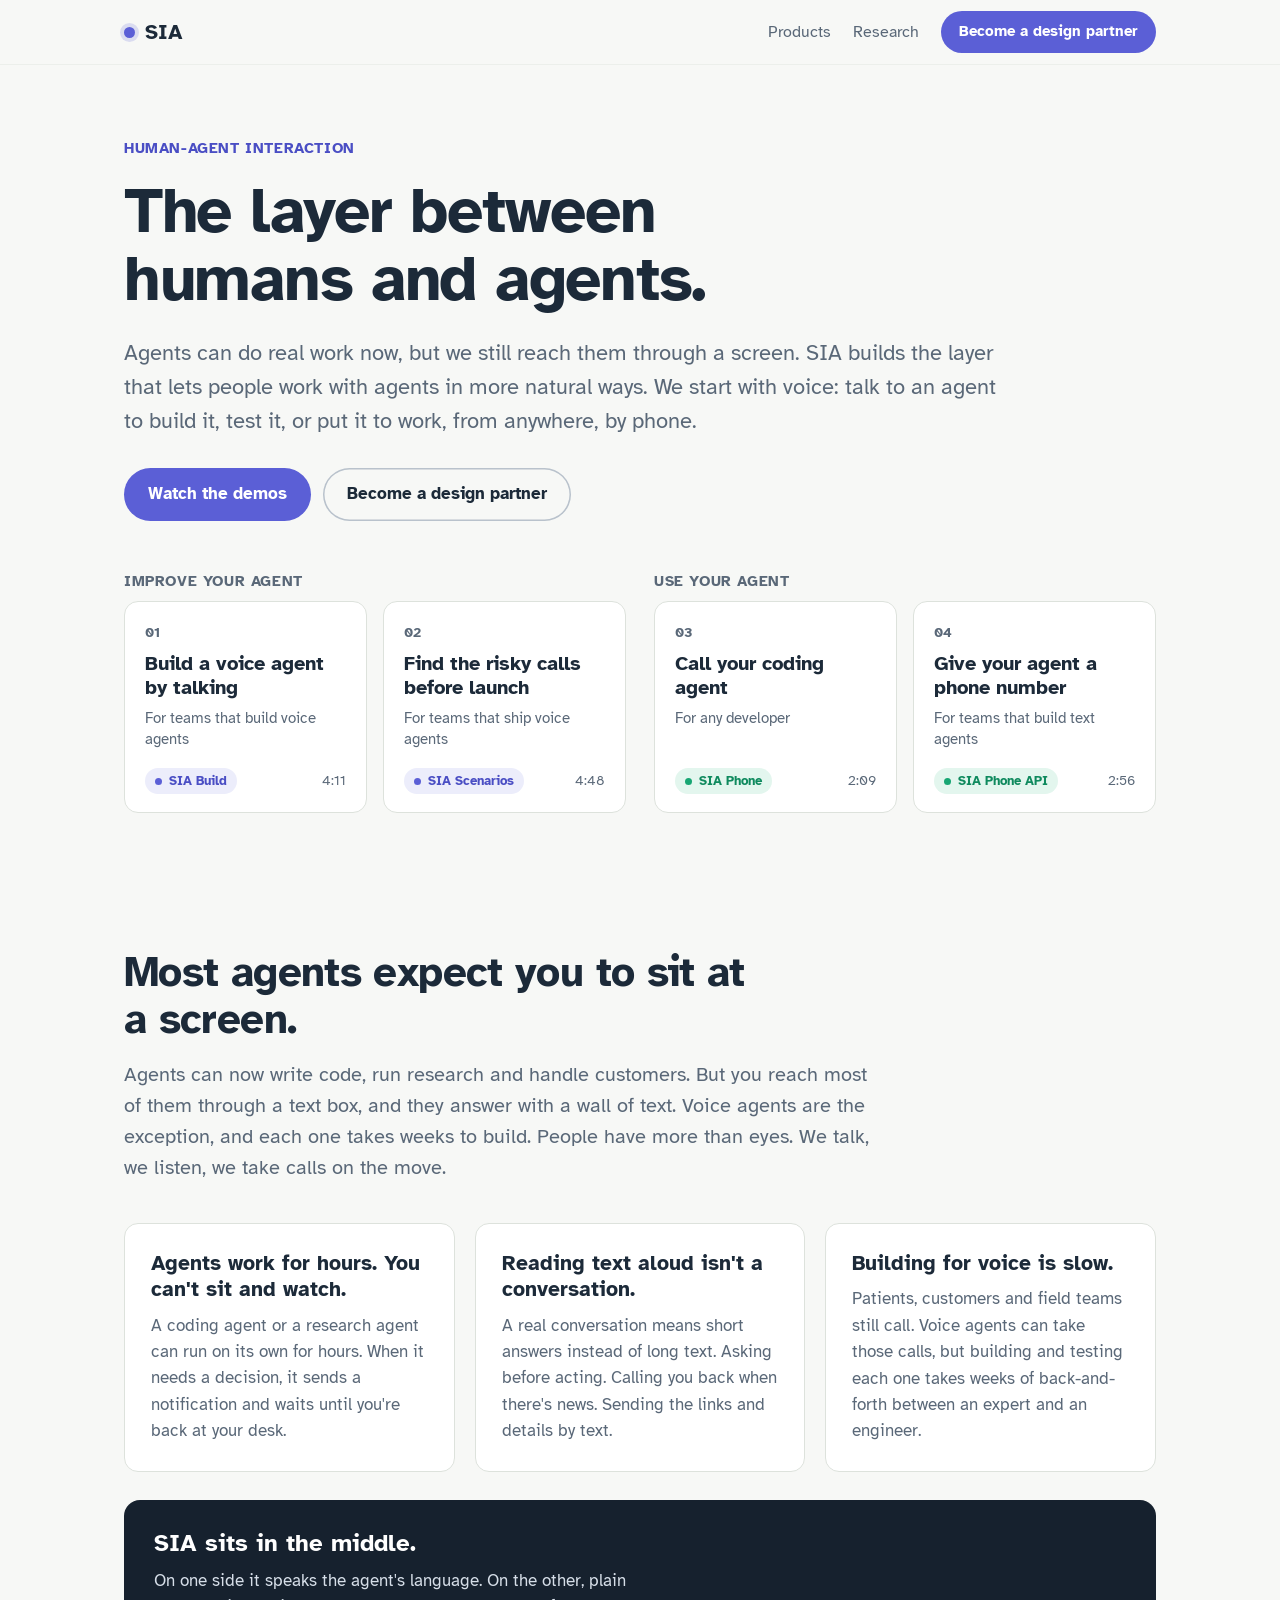
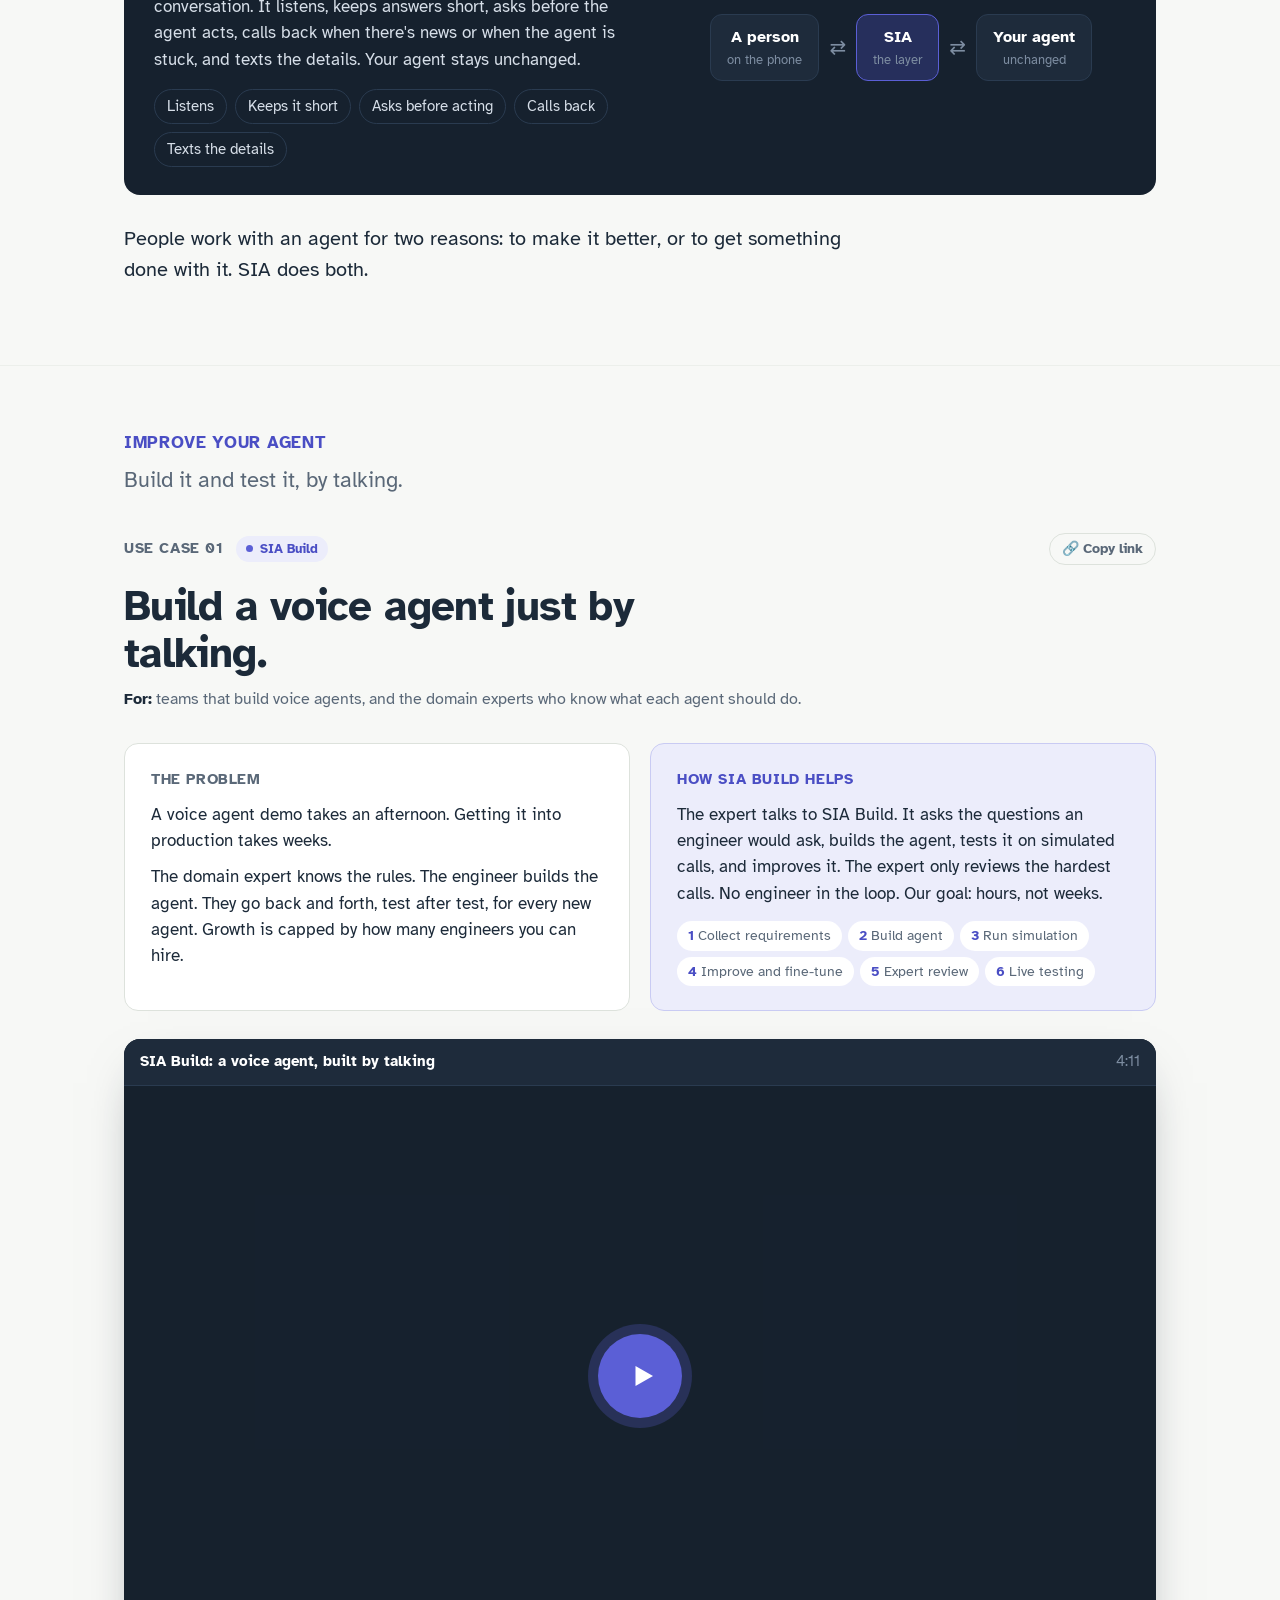
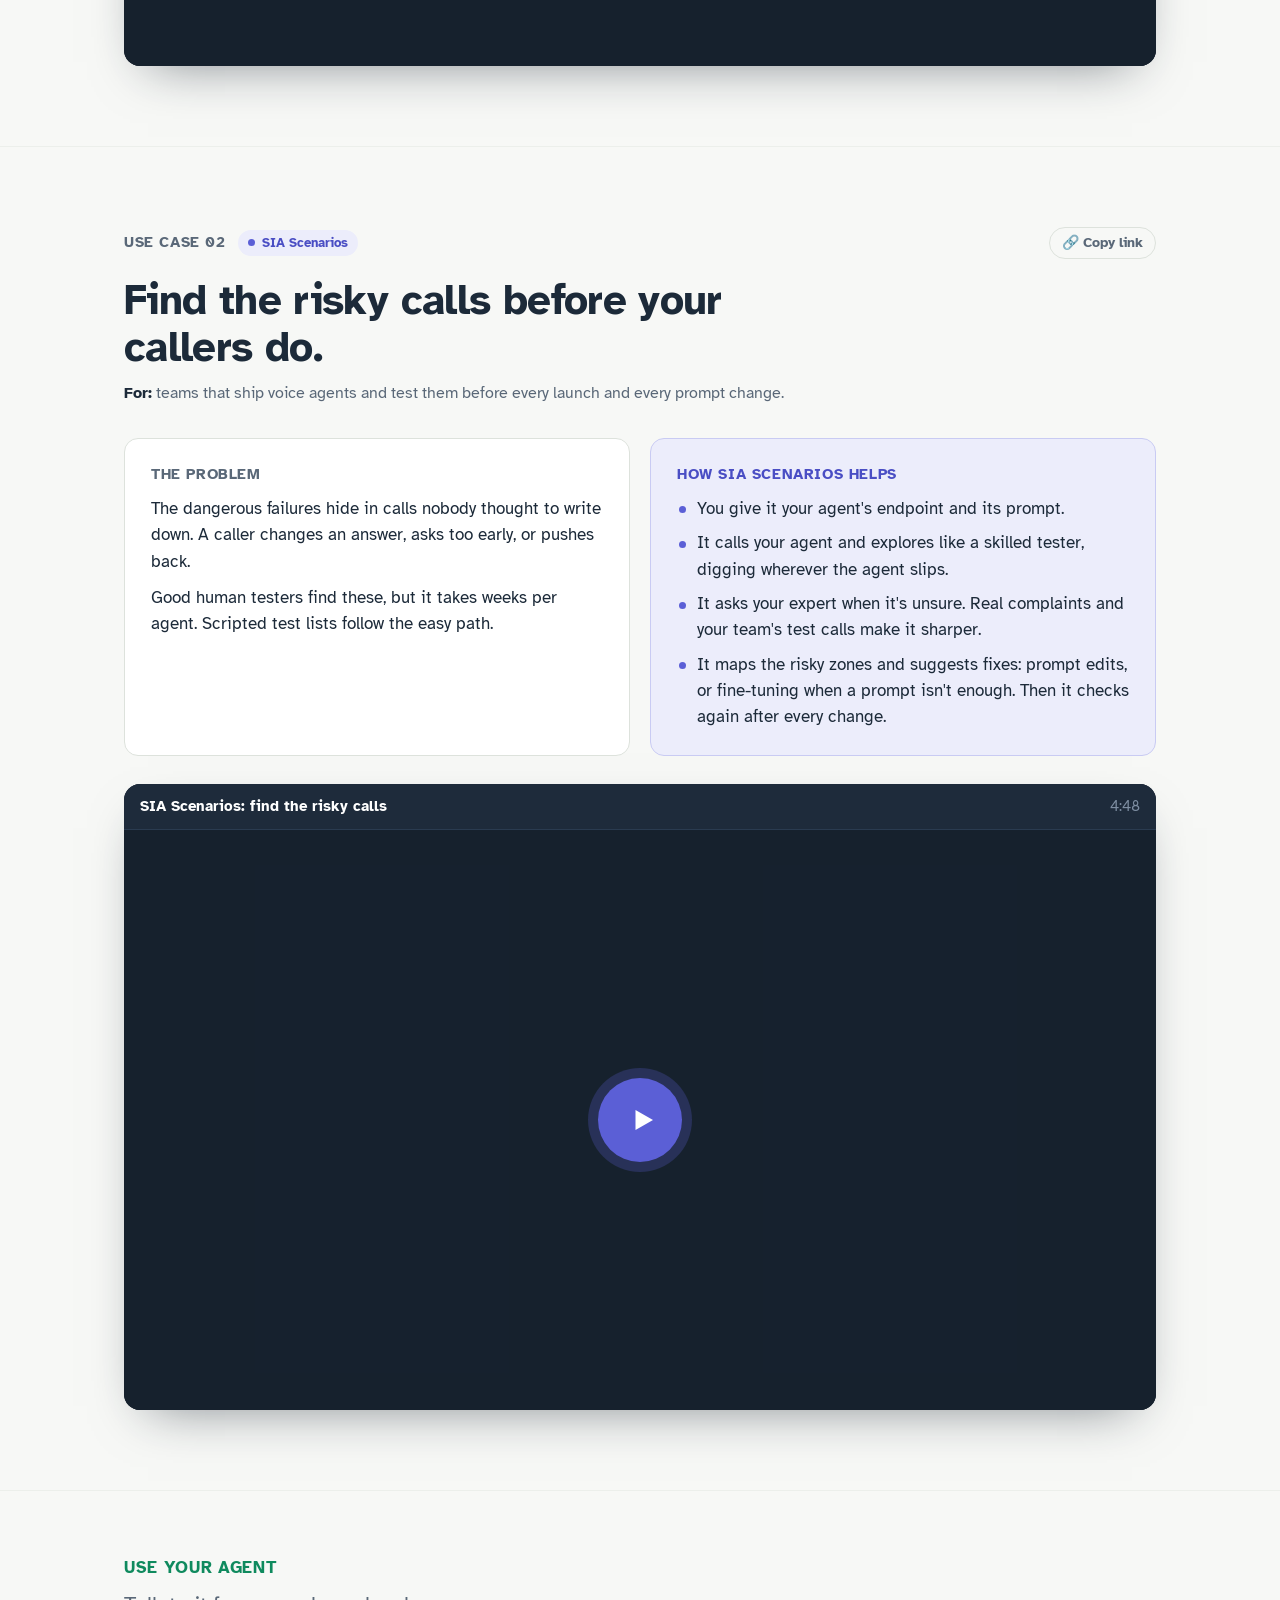
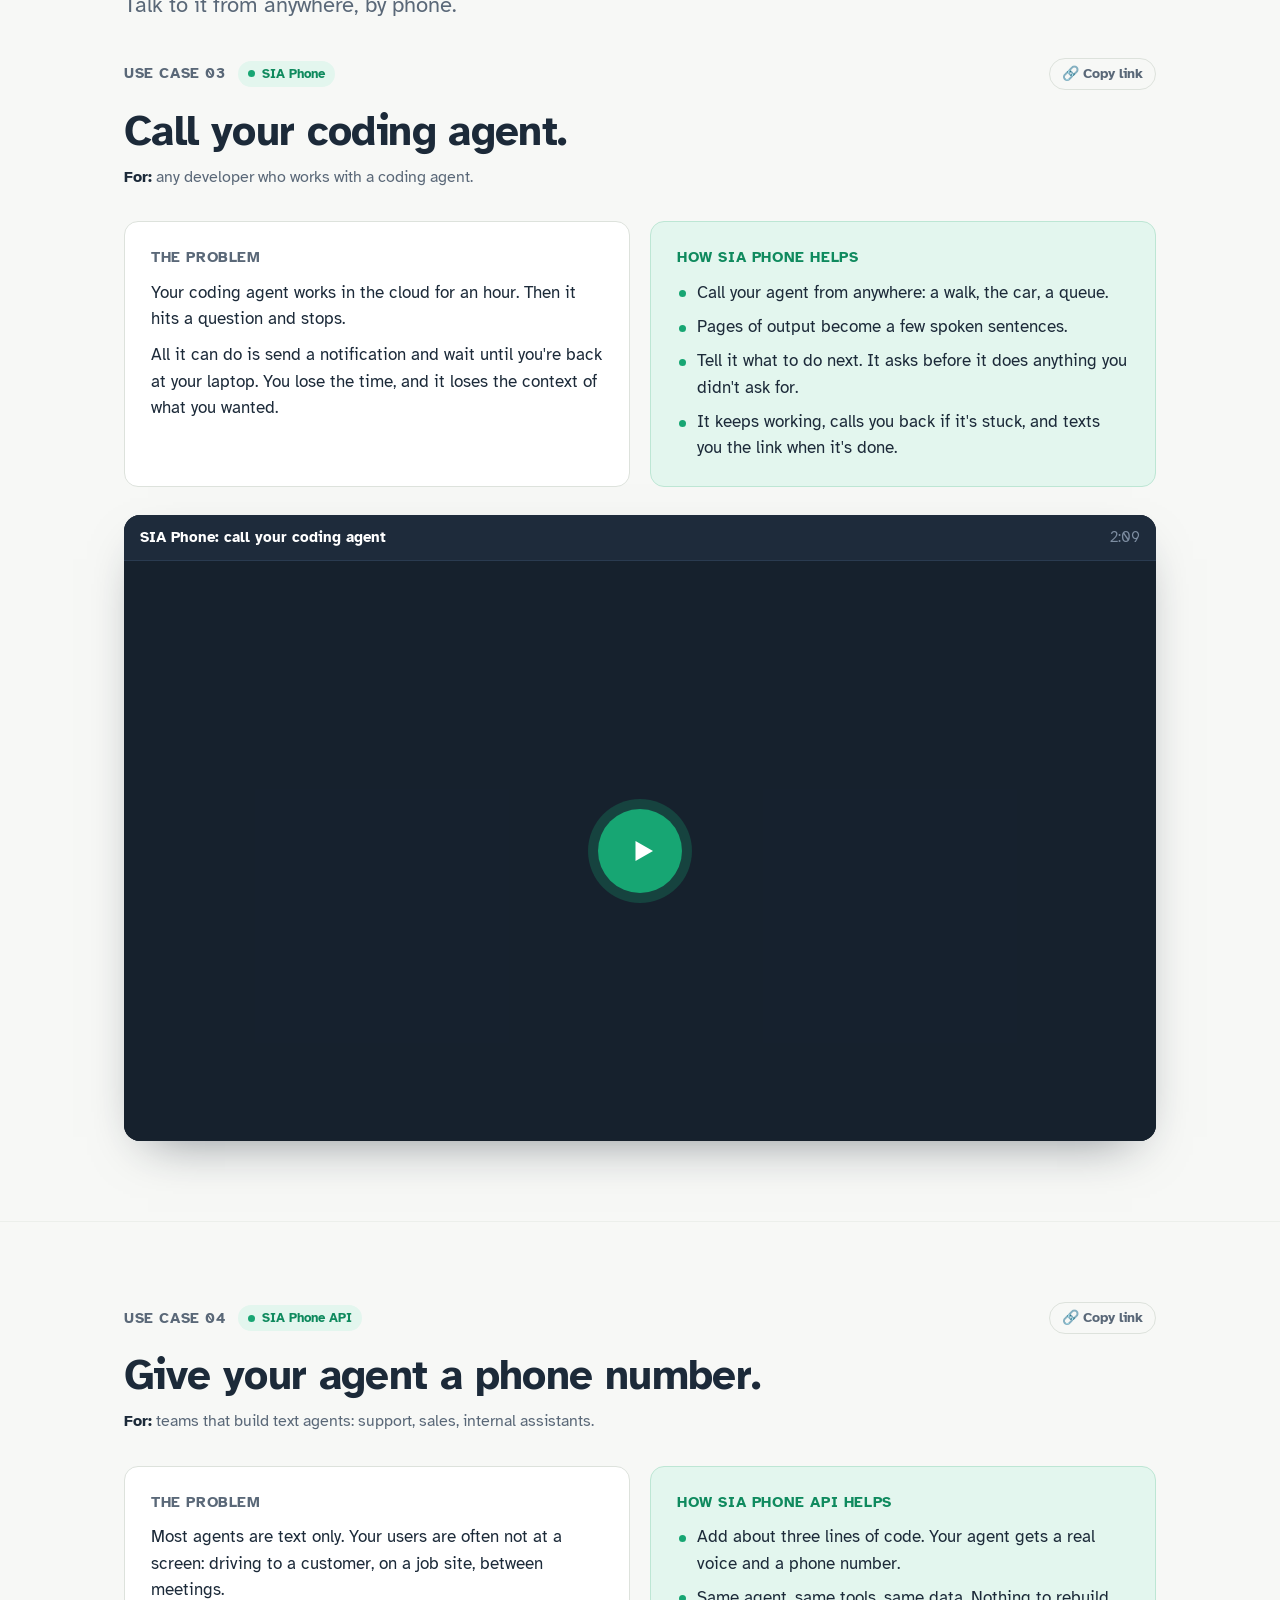
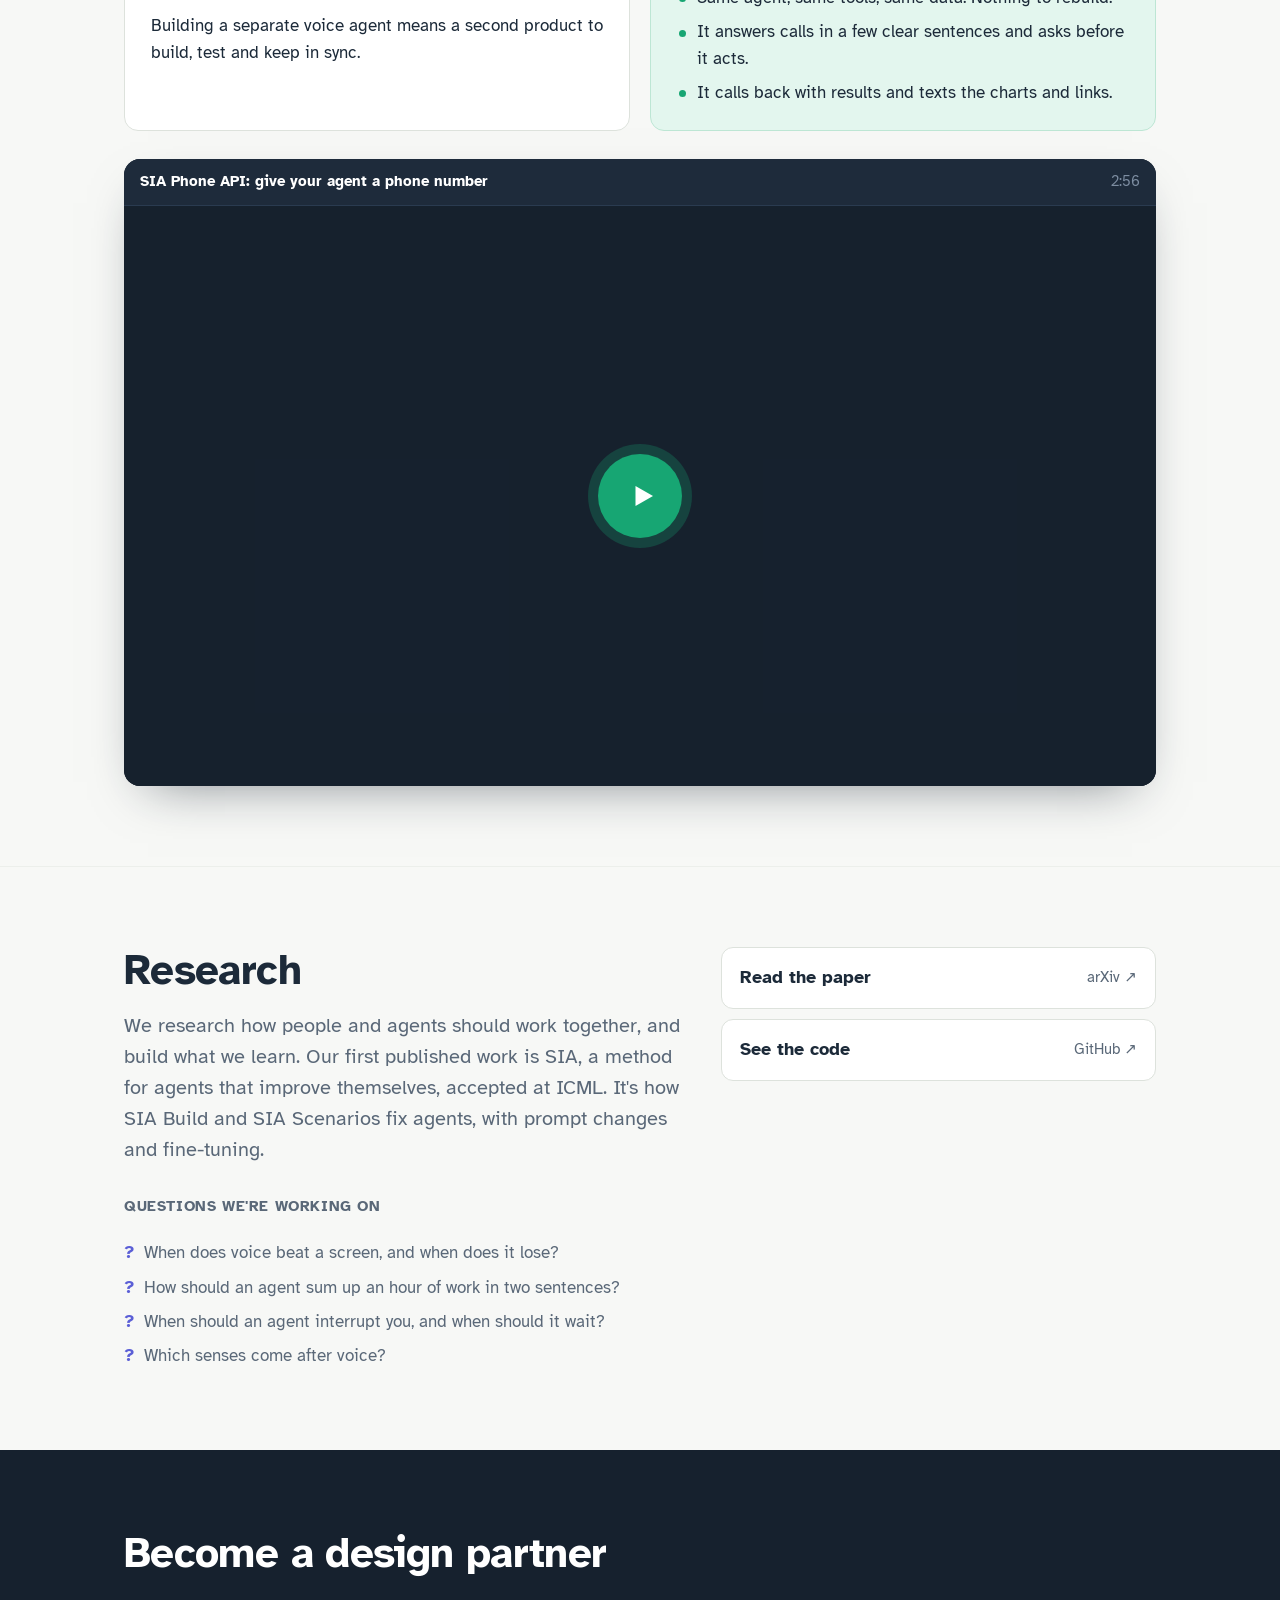
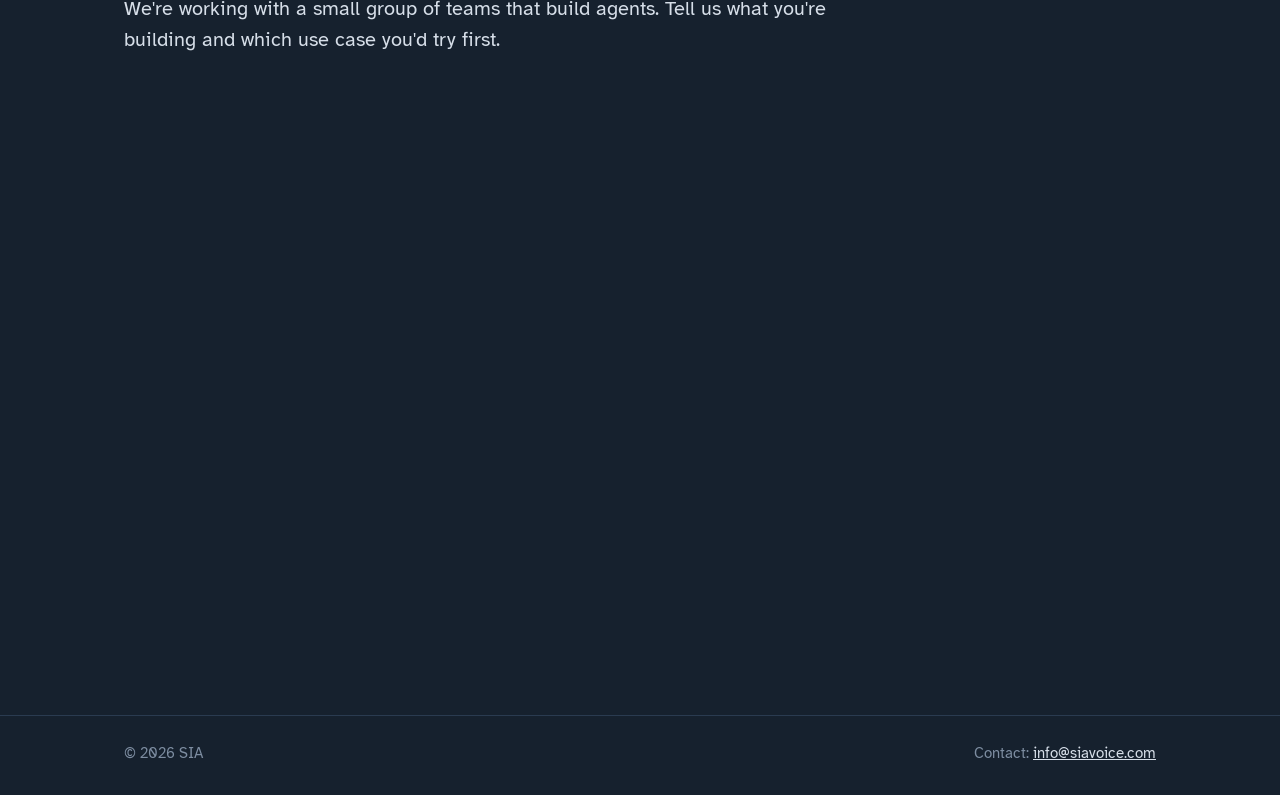
==== commit 974d796f: "Website: humans in the hero, new problem heading, SIA Build video H1 'The layer between humans and a" ====
--- a/website/index.html
+++ b/website/index.html
@@ -3,9 +3,9 @@
 <head>
 <meta charset="utf-8">
 <meta name="viewport" content="width=device-width, initial-scale=1">
-<title>SIA — The layer between people and agents</title>
-<meta name="description" content="Agents are built for our eyes. SIA builds the layer between people and agents, starting with voice: build a voice agent by talking, test it with generated calls, call your coding agent, and give any agent a phone number.">
-<meta property="og:title" content="SIA — The layer between people and agents">
+<title>SIA — The layer between humans and agents</title>
+<meta name="description" content="Most agents expect you to sit at a screen. SIA builds the layer between humans and agents, starting with voice: build a voice agent by talking, test it with generated calls, call your coding agent, and give any agent a phone number.">
+<meta property="og:title" content="SIA — The layer between humans and agents">
 <meta property="og:description" content="Talk to an agent to build it, test it, or put it to work, from anywhere, by phone.">
 <meta name="theme-color" content="#F7F8F6">
 <style>
@@ -201,7 +201,7 @@
   <header class="hero">
     <div class="wrap">
       <p class="eyebrow">Human-agent interaction</p>
-      <h1>The layer between people and agents.</h1>
+      <h1>The layer between humans and agents.</h1>
       <p class="sub">Agents can do real work now, but we still reach them through a screen. SIA builds the layer that lets people work with agents in more natural ways. We start with voice: talk to an agent to build it, test it, or put it to work, from anywhere, by phone.</p>
       <div class="actions">
         <a class="btn" href="#products">Watch the demos</a>
@@ -249,11 +249,11 @@
 
   <section id="problem">
     <div class="wrap">
-      <h2>Agents are built for our eyes.</h2>
-      <p class="lead">Agents can now write code, run research and handle customers. But almost every way we reach them is a screen: a text box in, a wall of text out. You have to sit down, read and watch. People have more than eyes. We talk, we listen, we take calls on the move. Agents can barely use any of that.</p>
+      <h2>Most agents expect you to sit at a screen.</h2>
+      <p class="lead">Agents can now write code, run research and handle customers. But you reach most of them through a text box, and they answer with a wall of text. Voice agents are the exception, and each one takes weeks to build. People have more than eyes. We talk, we listen, we take calls on the move.</p>
       <div class="why-grid">
         <div class="why">
-          <h3>You have to be at the screen.</h3>
+          <h3>Agents work for hours. You can't sit and watch.</h3>
           <p>A coding agent or a research agent can run on its own for hours. When it needs a decision, it sends a notification and waits until you're back at your desk.</p>
         </div>
         <div class="why">
@@ -437,7 +437,7 @@
  * Self-hosted MP4s next to index.html (not in git; see README). Use a new file name for each new cut.
  * poster = a still from the video (JPG, next to index.html). len = shown on the card and the video bar. */
 const VIDEOS = {
-  build: { src: "sia-voice-demo-2026-11-10.mp4",            poster: "poster-build.jpg", len: "4:11", title: "SIA Build: a voice agent, built by talking" },
+  build: { src: "sia-build-demo-2026-11-11.mp4",             poster: "poster-build.jpg", len: "4:11", title: "SIA Build: a voice agent, built by talking" },
   test:  { src: "sia-scenarios-demo-2026-11-10.mp4",        poster: "poster-test.jpg",  len: "4:48", title: "SIA Scenarios: find the risky calls" },
   code:  { src: "sia-phone-claude-code-2026-11-10.mp4",     poster: "poster-code.jpg",  len: "2:09", title: "SIA Phone: call your coding agent" },
   any:   { src: "sia-phone-any-text-agent-2026-11-10.mp4",  poster: "poster-any.jpg",   len: "2:56", title: "SIA Phone API: give your agent a phone number" },
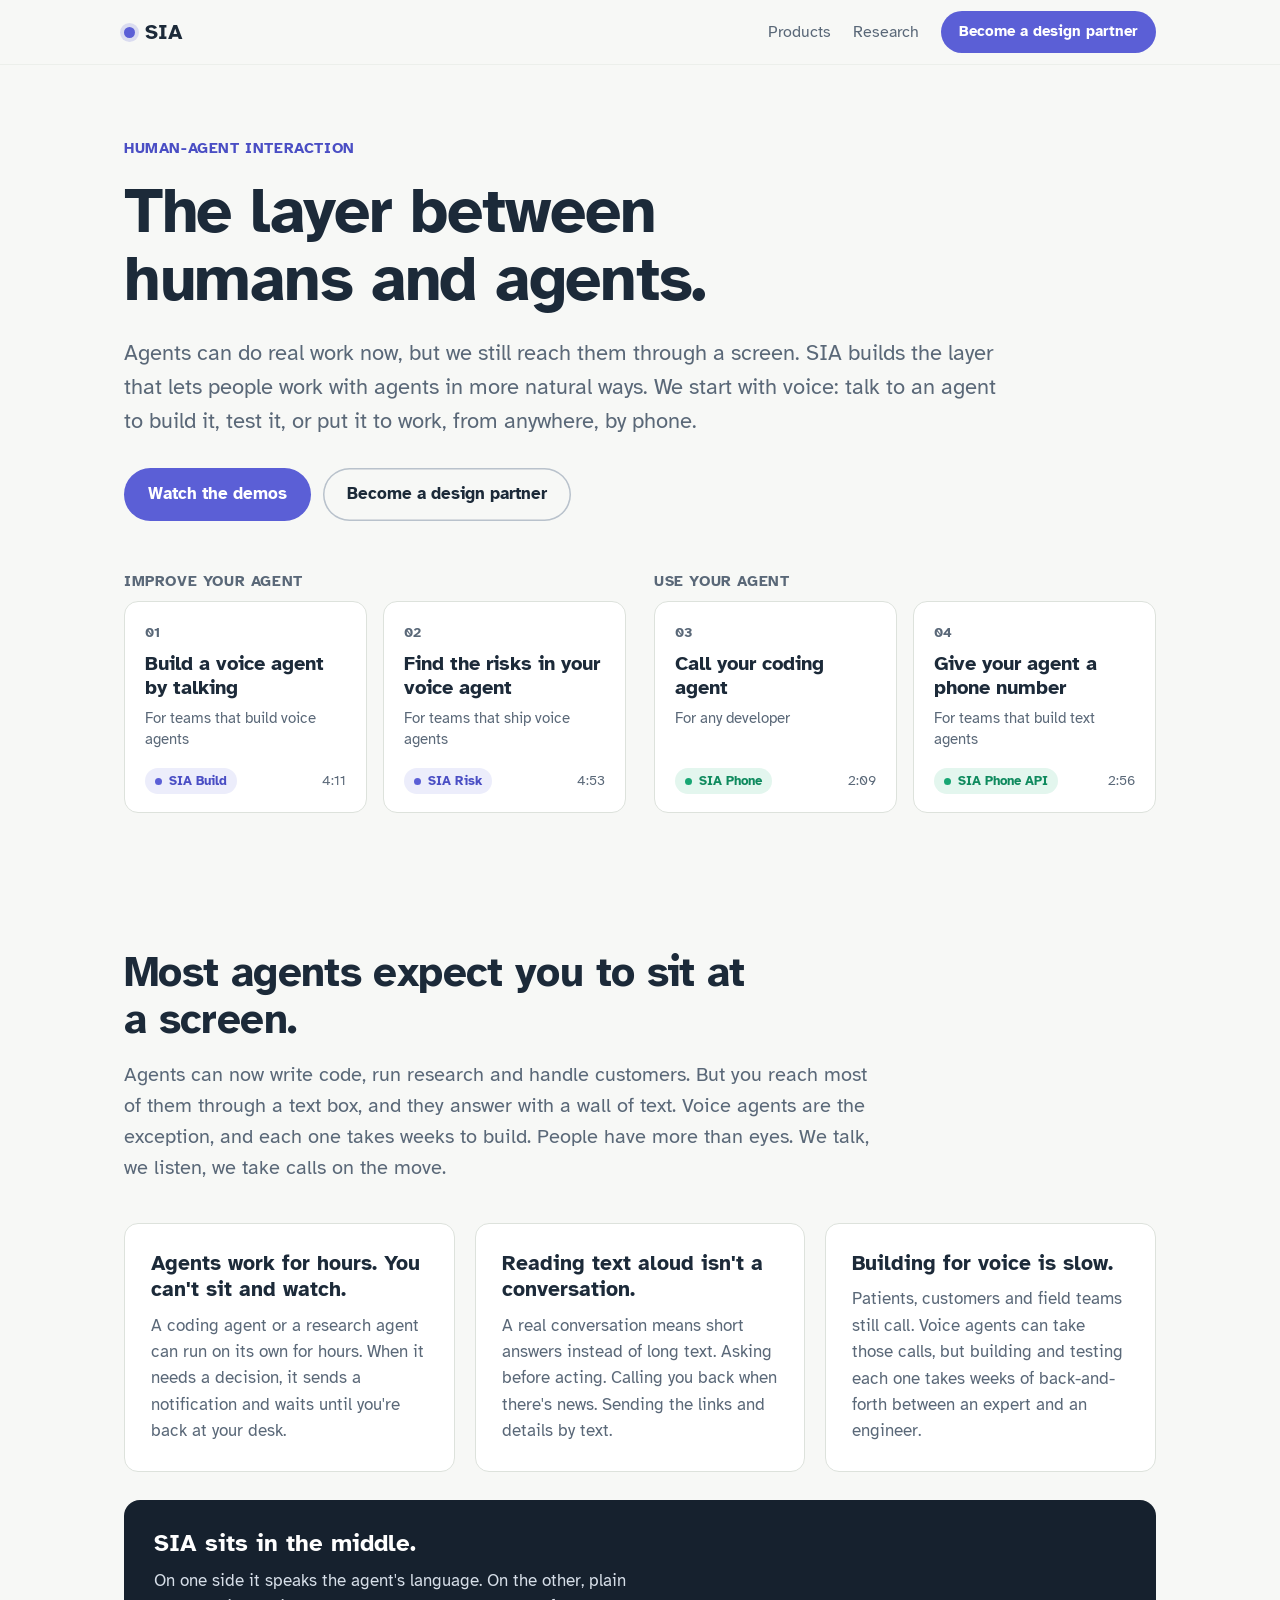
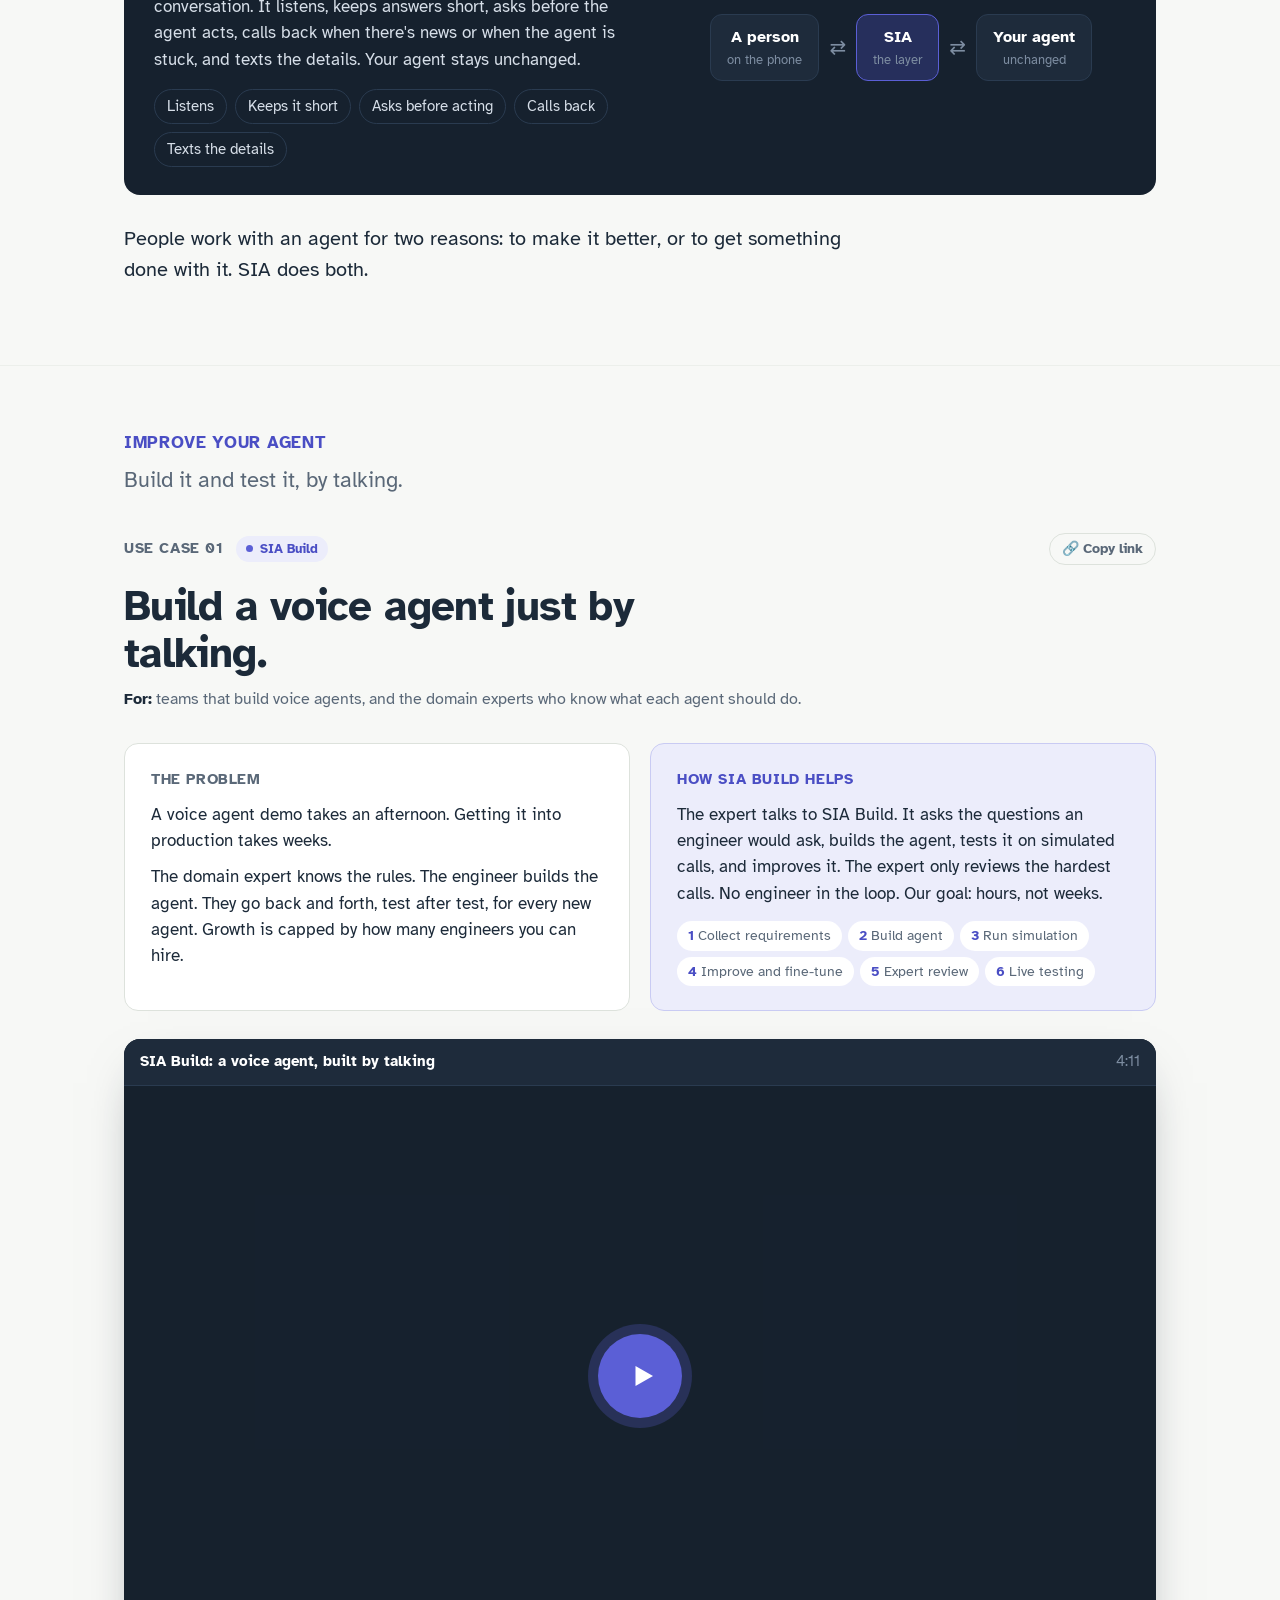
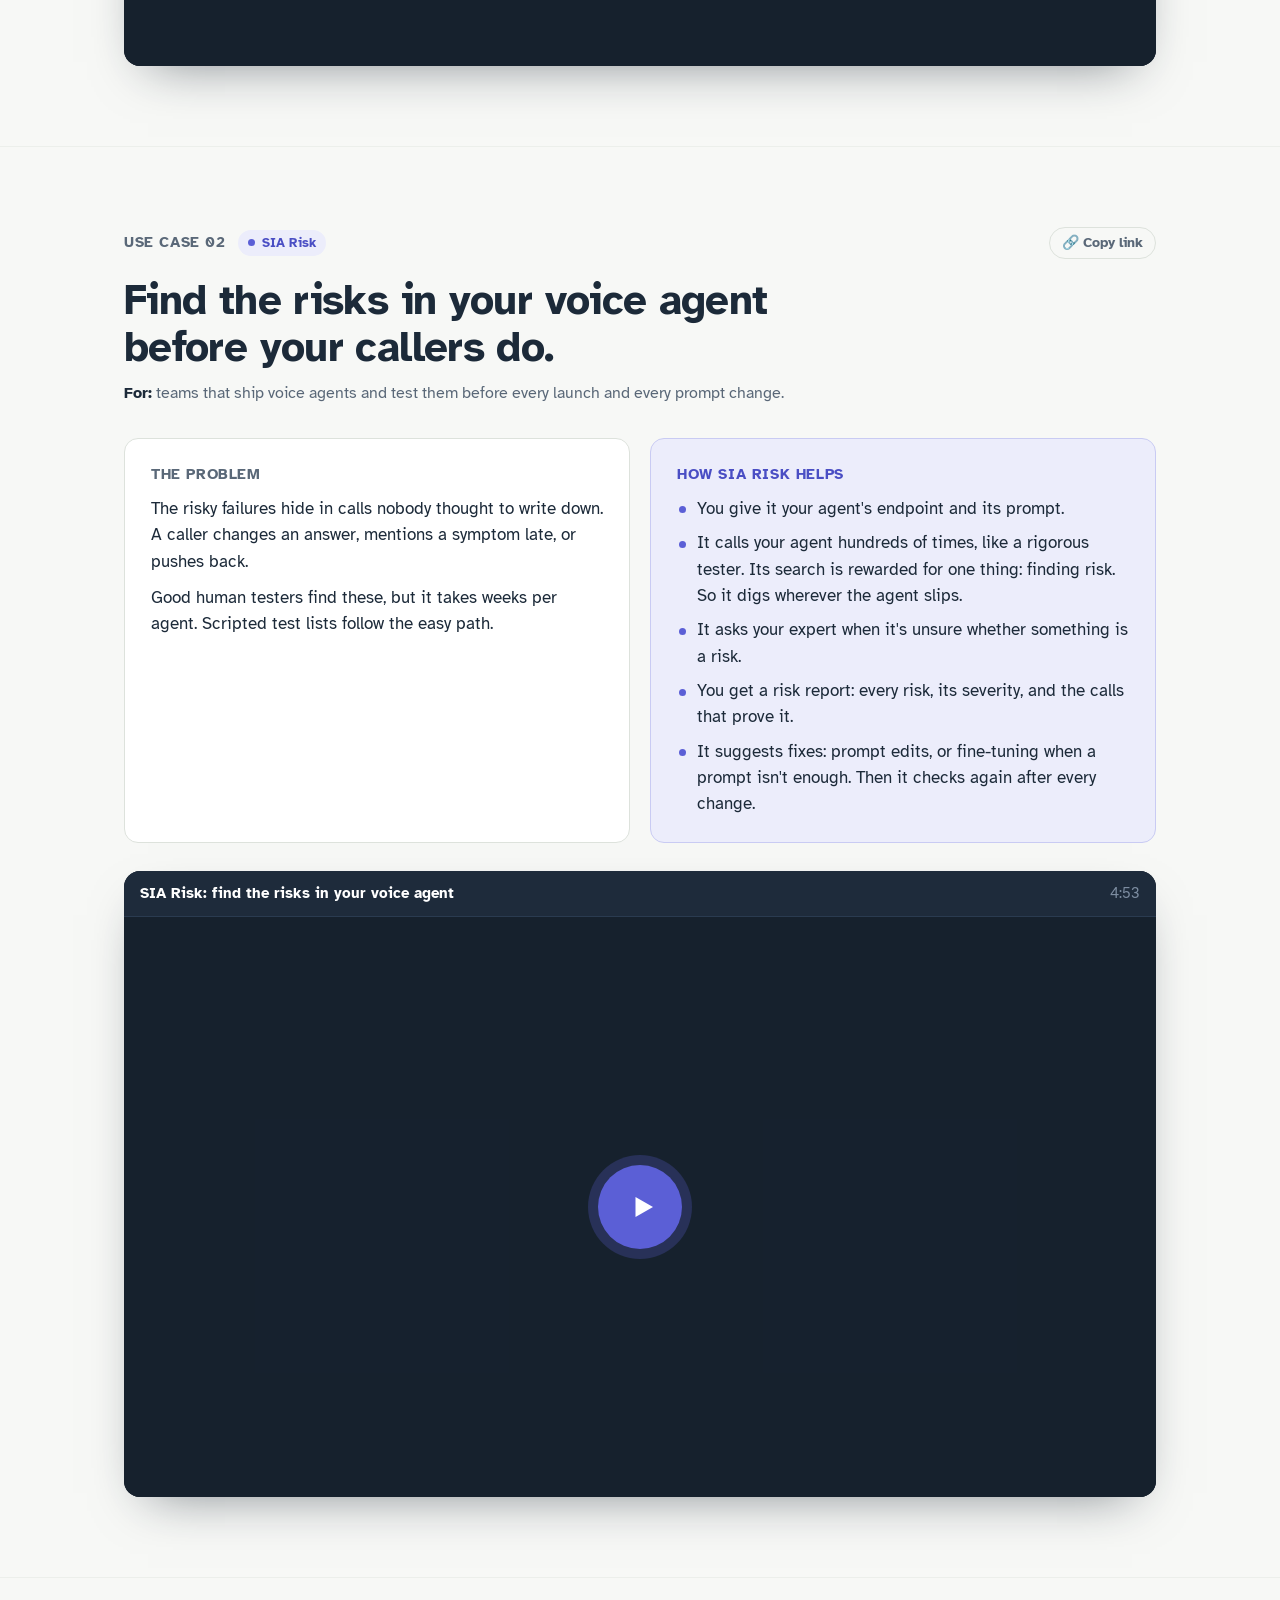
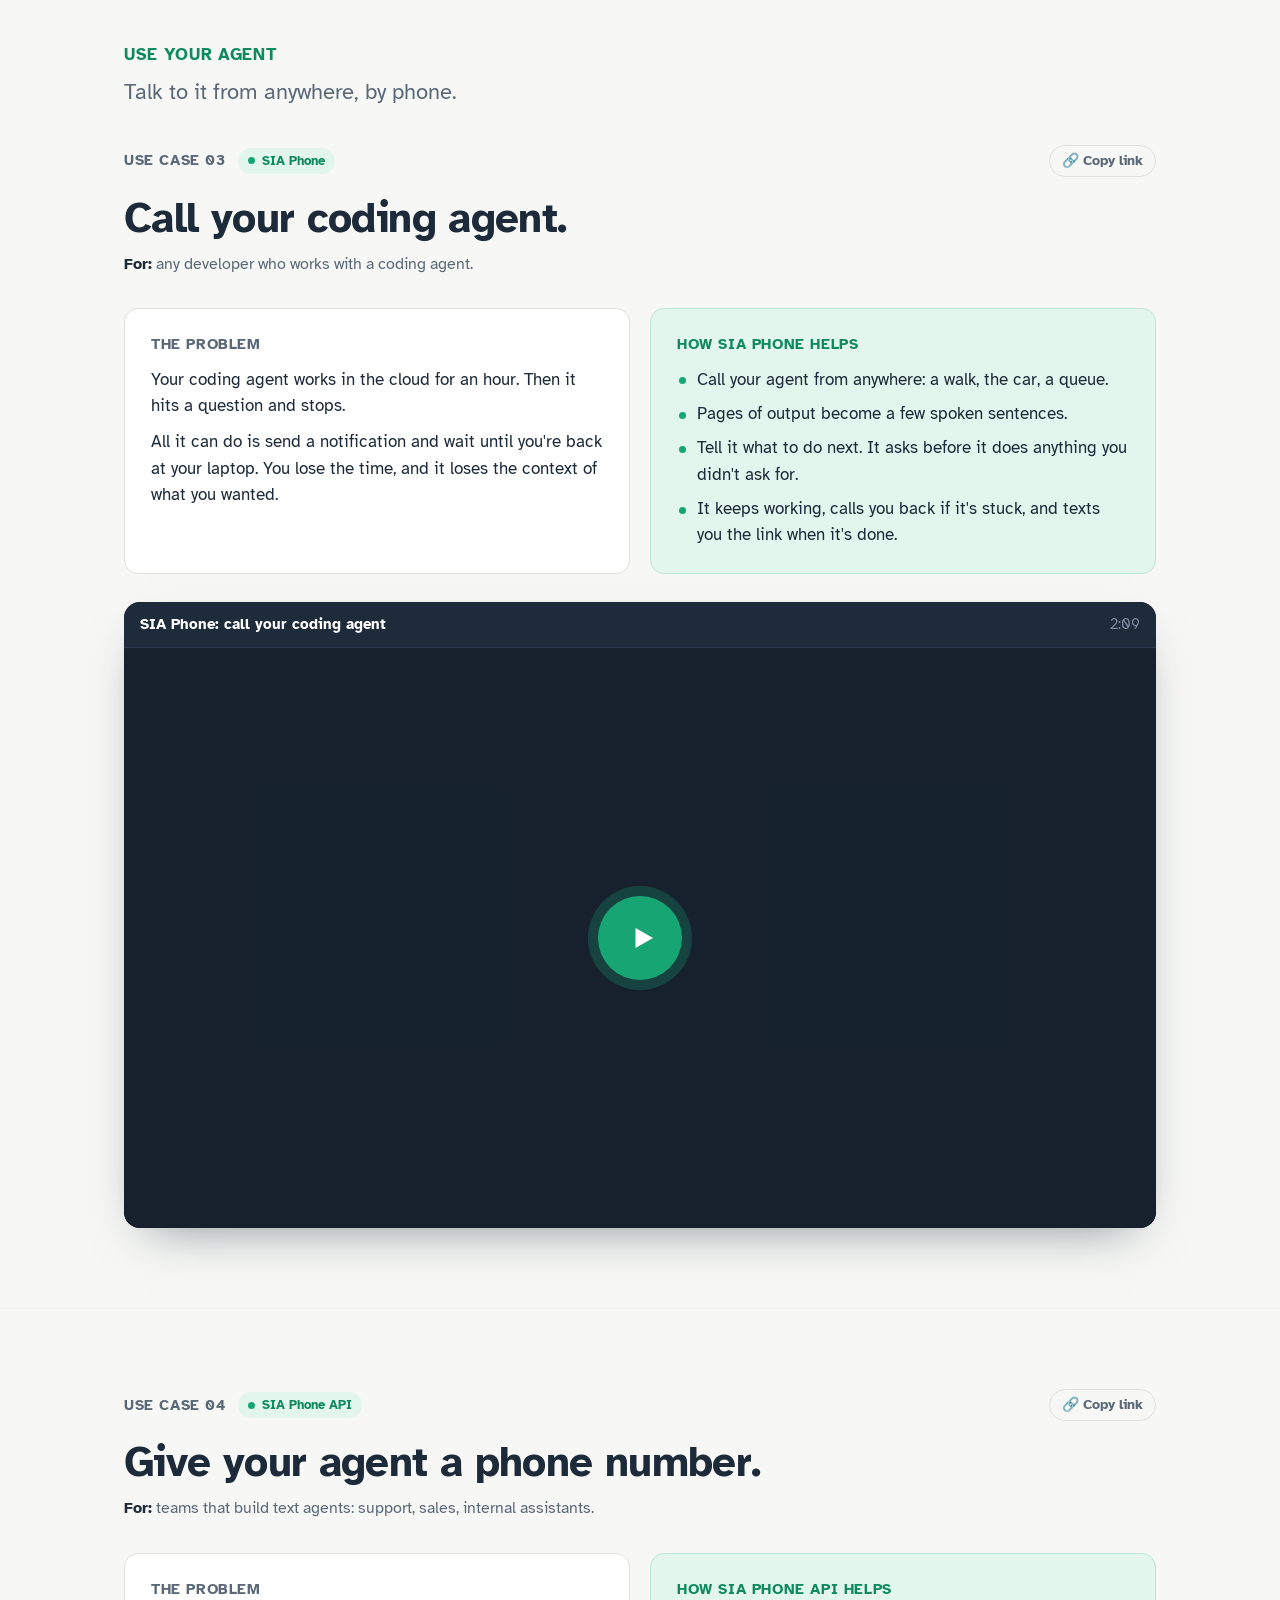
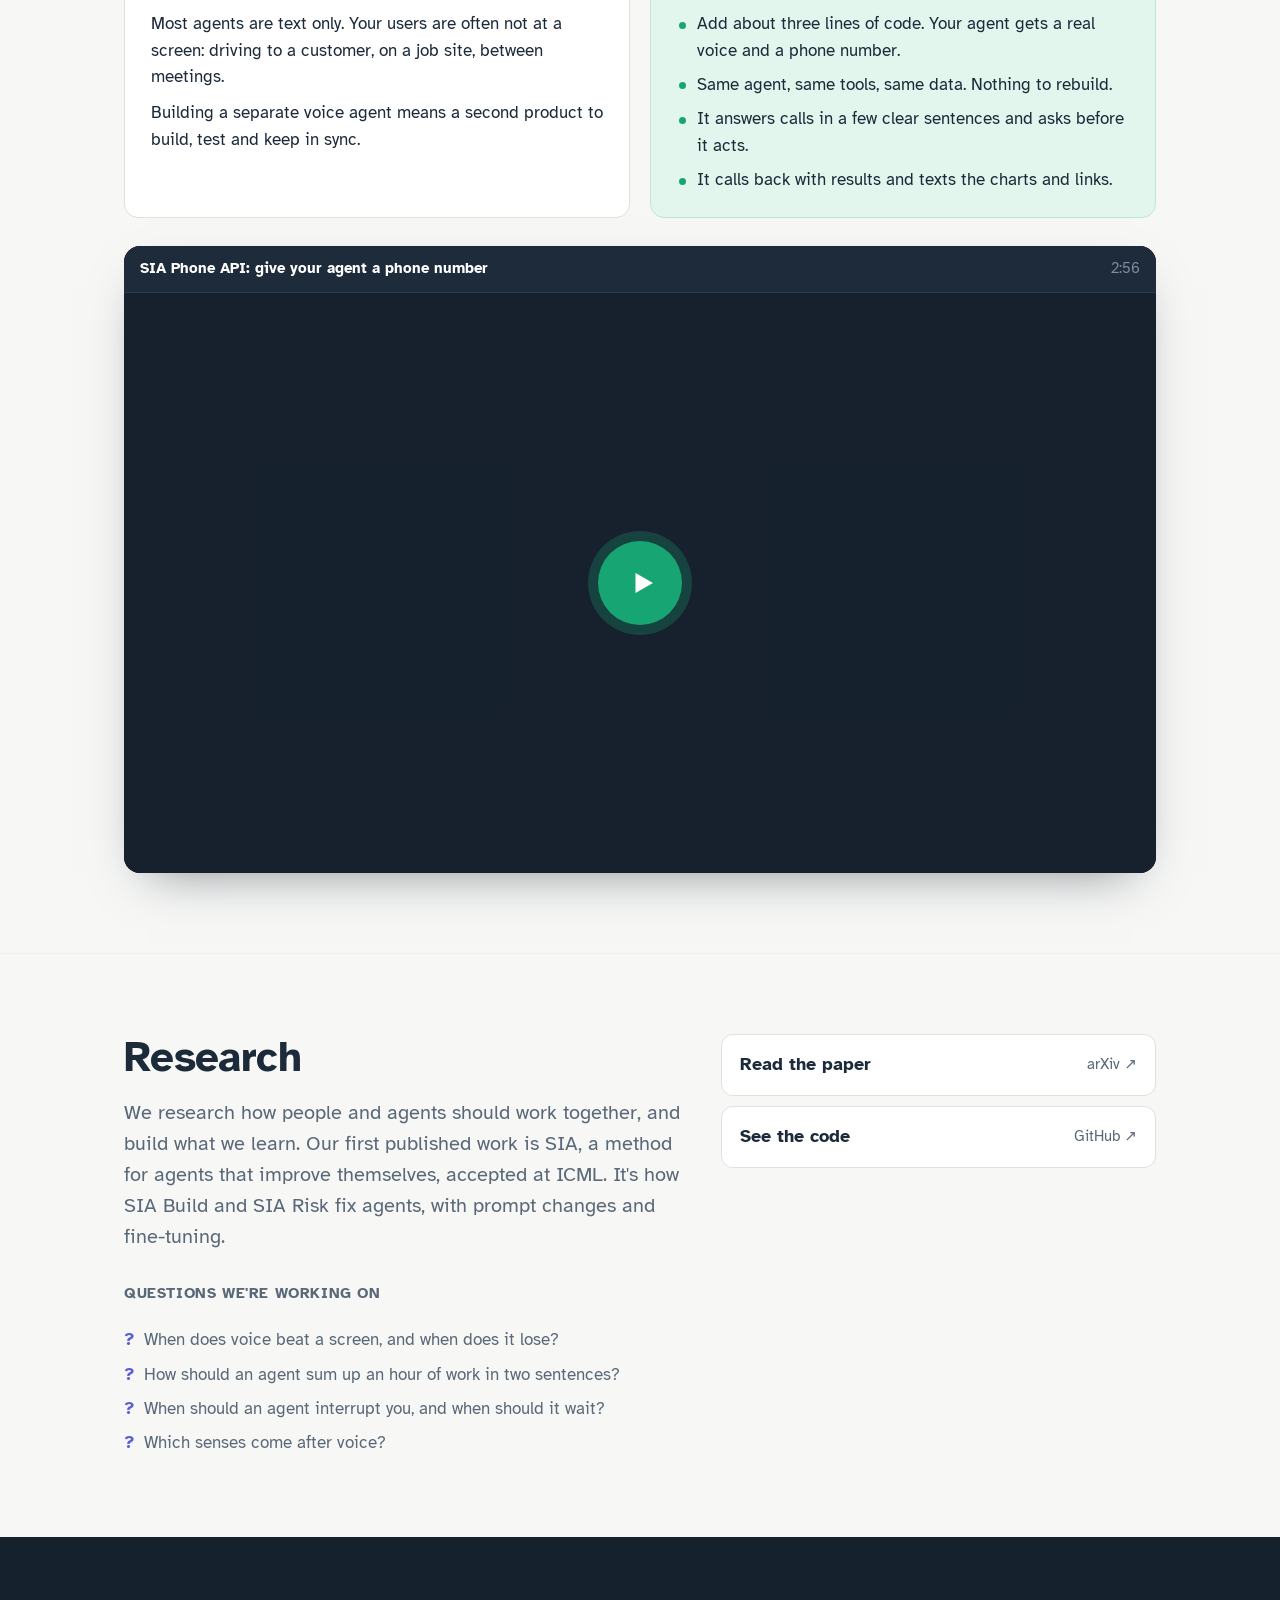
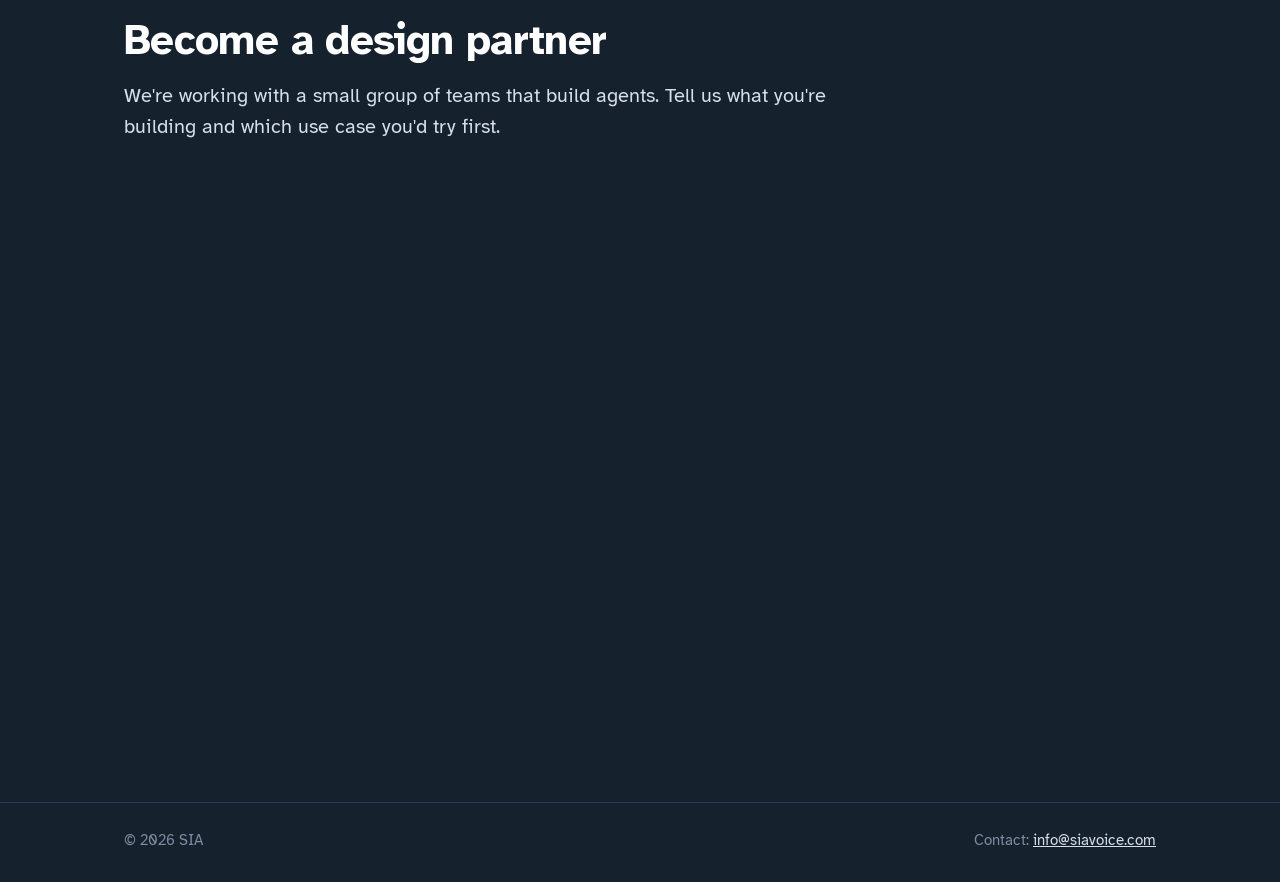
==== commit b05e15c5: "Website: use case 02 is now SIA Risk, with the new video Rename SIA Scenarios to SIA Risk, rewrite t" ====
--- a/website/index.html
+++ b/website/index.html
@@ -218,11 +218,11 @@
               <span class="for">For teams that build voice agents</span>
               <span class="meta"><span class="pill">SIA Build</span><span data-len="build"></span></span>
             </a>
-            <a class="uc-card" href="#sia-scenarios">
+            <a class="uc-card" href="#sia-risk">
               <span class="num">02</span>
-              <b>Find the risky calls before launch</b>
+              <b>Find the risks in your voice agent</b>
               <span class="for">For teams that ship voice agents</span>
-              <span class="meta"><span class="pill">SIA Scenarios</span><span data-len="test"></span></span>
+              <span class="meta"><span class="pill">SIA Risk</span><span data-len="test"></span></span>
             </a>
           </div>
         </div>
@@ -312,24 +312,25 @@
     </div>
   </section>
 
-  <section id="sia-scenarios">
-    <div class="wrap">
-      <div class="uc-head"><span class="num">Use case 02</span><span class="pill">SIA Scenarios</span><button class="copylink" data-anchor="sia-scenarios">Copy link</button></div>
-      <h2>Find the risky calls before your callers do.</h2>
+  <section id="sia-risk">
+    <div class="wrap">
+      <div class="uc-head"><span class="num">Use case 02</span><span class="pill">SIA Risk</span><button class="copylink" data-anchor="sia-risk">Copy link</button></div>
+      <h2>Find the risks in your voice agent before your callers do.</h2>
       <p class="uc-who"><b>For:</b> teams that ship voice agents and test them before every launch and every prompt change.</p>
       <div class="uc-cols">
         <div class="box">
           <h3>The problem</h3>
-          <p>The dangerous failures hide in calls nobody thought to write down. A caller changes an answer, asks too early, or pushes back.</p>
+          <p>The risky failures hide in calls nobody thought to write down. A caller changes an answer, mentions a symptom late, or pushes back.</p>
           <p>Good human testers find these, but it takes weeks per agent. Scripted test lists follow the easy path.</p>
         </div>
         <div class="box how">
-          <h3>How SIA Scenarios helps</h3>
+          <h3>How SIA Risk helps</h3>
           <ul>
             <li>You give it your agent's endpoint and its prompt.</li>
-            <li>It calls your agent and explores like a skilled tester, digging wherever the agent slips.</li>
-            <li>It asks your expert when it's unsure. Real complaints and your team's test calls make it sharper.</li>
-            <li>It maps the risky zones and suggests fixes: prompt edits, or fine-tuning when a prompt isn't enough. Then it checks again after every change.</li>
+            <li>It calls your agent hundreds of times, like a rigorous tester. Its search is rewarded for one thing: finding risk. So it digs wherever the agent slips.</li>
+            <li>It asks your expert when it's unsure whether something is a risk.</li>
+            <li>You get a risk report: every risk, its severity, and the calls that prove it.</li>
+            <li>It suggests fixes: prompt edits, or fine-tuning when a prompt isn't enough. Then it checks again after every change.</li>
           </ul>
         </div>
       </div>
@@ -398,7 +399,7 @@
     <div class="wrap research">
       <div>
         <h2>Research</h2>
-        <p class="lead">We research how people and agents should work together, and build what we learn. Our first published work is SIA, a method for agents that improve themselves, accepted at ICML. It's how SIA Build and SIA Scenarios fix agents, with prompt changes and fine-tuning.</p>
+        <p class="lead">We research how people and agents should work together, and build what we learn. Our first published work is SIA, a method for agents that improve themselves, accepted at ICML. It's how SIA Build and SIA Risk fix agents, with prompt changes and fine-tuning.</p>
         <h3>Questions we're working on</h3>
         <ul class="questions">
           <li>When does voice beat a screen, and when does it lose?</li>
@@ -438,7 +439,7 @@
  * poster = a still from the video (JPG, next to index.html). len = shown on the card and the video bar. */
 const VIDEOS = {
   build: { src: "sia-build-demo-2026-11-11.mp4",             poster: "poster-build.jpg", len: "4:11", title: "SIA Build: a voice agent, built by talking" },
-  test:  { src: "sia-scenarios-demo-2026-11-10.mp4",        poster: "poster-test.jpg",  len: "4:48", title: "SIA Scenarios: find the risky calls" },
+  test:  { src: "sia-risk-demo-2026-11-11.mp4",             poster: "poster-risk.jpg",  len: "4:53", title: "SIA Risk: find the risks in your voice agent" },
   code:  { src: "sia-phone-claude-code-2026-11-10.mp4",     poster: "poster-code.jpg",  len: "2:09", title: "SIA Phone: call your coding agent" },
   any:   { src: "sia-phone-any-text-agent-2026-11-10.mp4",  poster: "poster-any.jpg",   len: "2:56", title: "SIA Phone API: give your agent a phone number" },
 };
@@ -463,7 +464,7 @@
   });
 });
 
-/* shareable section links: "Copy link" copies the section URL */
+/* shareable section links: "Copy link" copies the product's share page (siavoice.com/<anchor>), which has its own link preview and opens this section */
 (function () {
   const go = () => {
     const h = decodeURIComponent(location.hash.slice(1));
@@ -473,7 +474,7 @@
   // the video players are added by script, so jump again once the page has its final height
   go(); window.addEventListener("load", go); window.addEventListener("hashchange", go);
   document.querySelectorAll(".copylink").forEach(btn => btn.addEventListener("click", () => {
-    const url = location.origin + location.pathname + "#" + btn.dataset.anchor;
+    const url = "https://siavoice.com/" + btn.dataset.anchor;  // share page with its own link preview; it opens this section
     const done = () => { btn.classList.add("done"); btn.textContent = "Link copied"; setTimeout(() => { btn.classList.remove("done"); btn.textContent = "Copy link"; }, 2000); };
     (navigator.clipboard ? navigator.clipboard.writeText(url) : Promise.reject()).then(done).catch(() => { window.prompt("Copy this link:", url); });
   }));
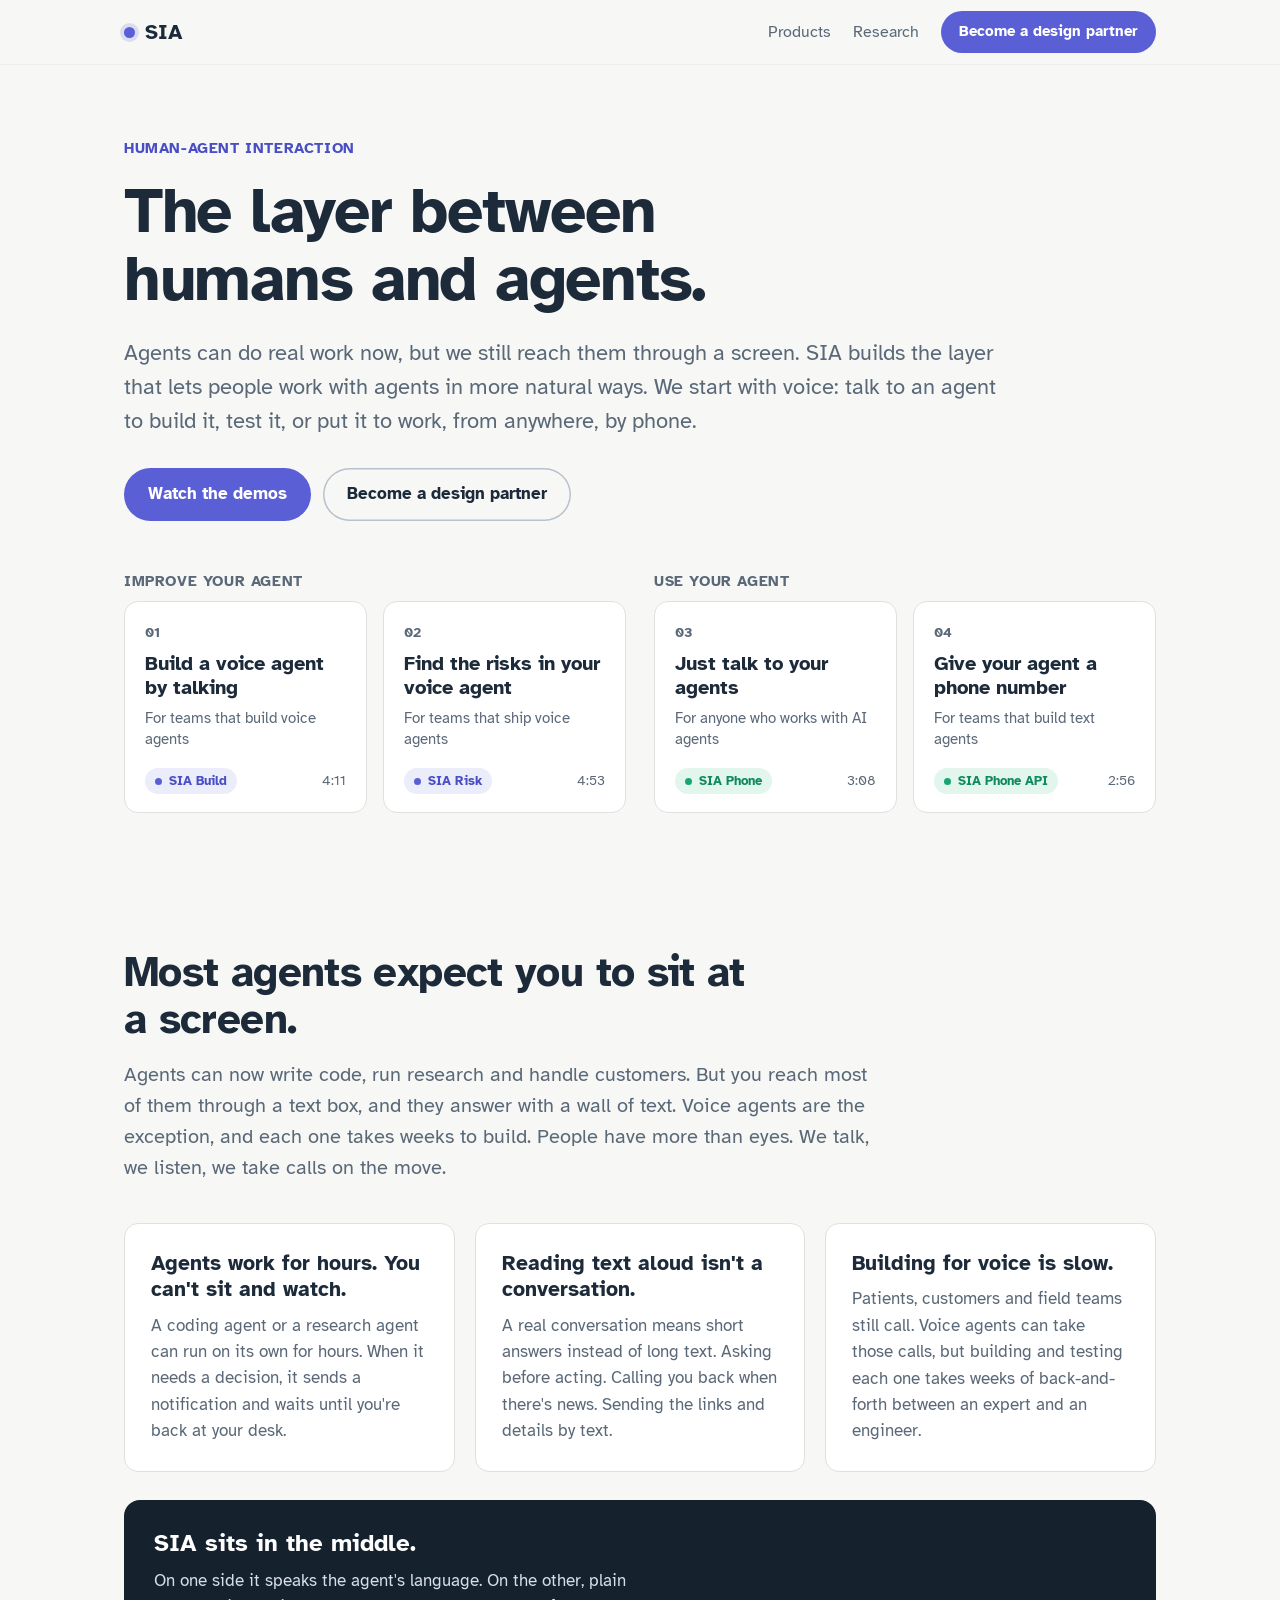
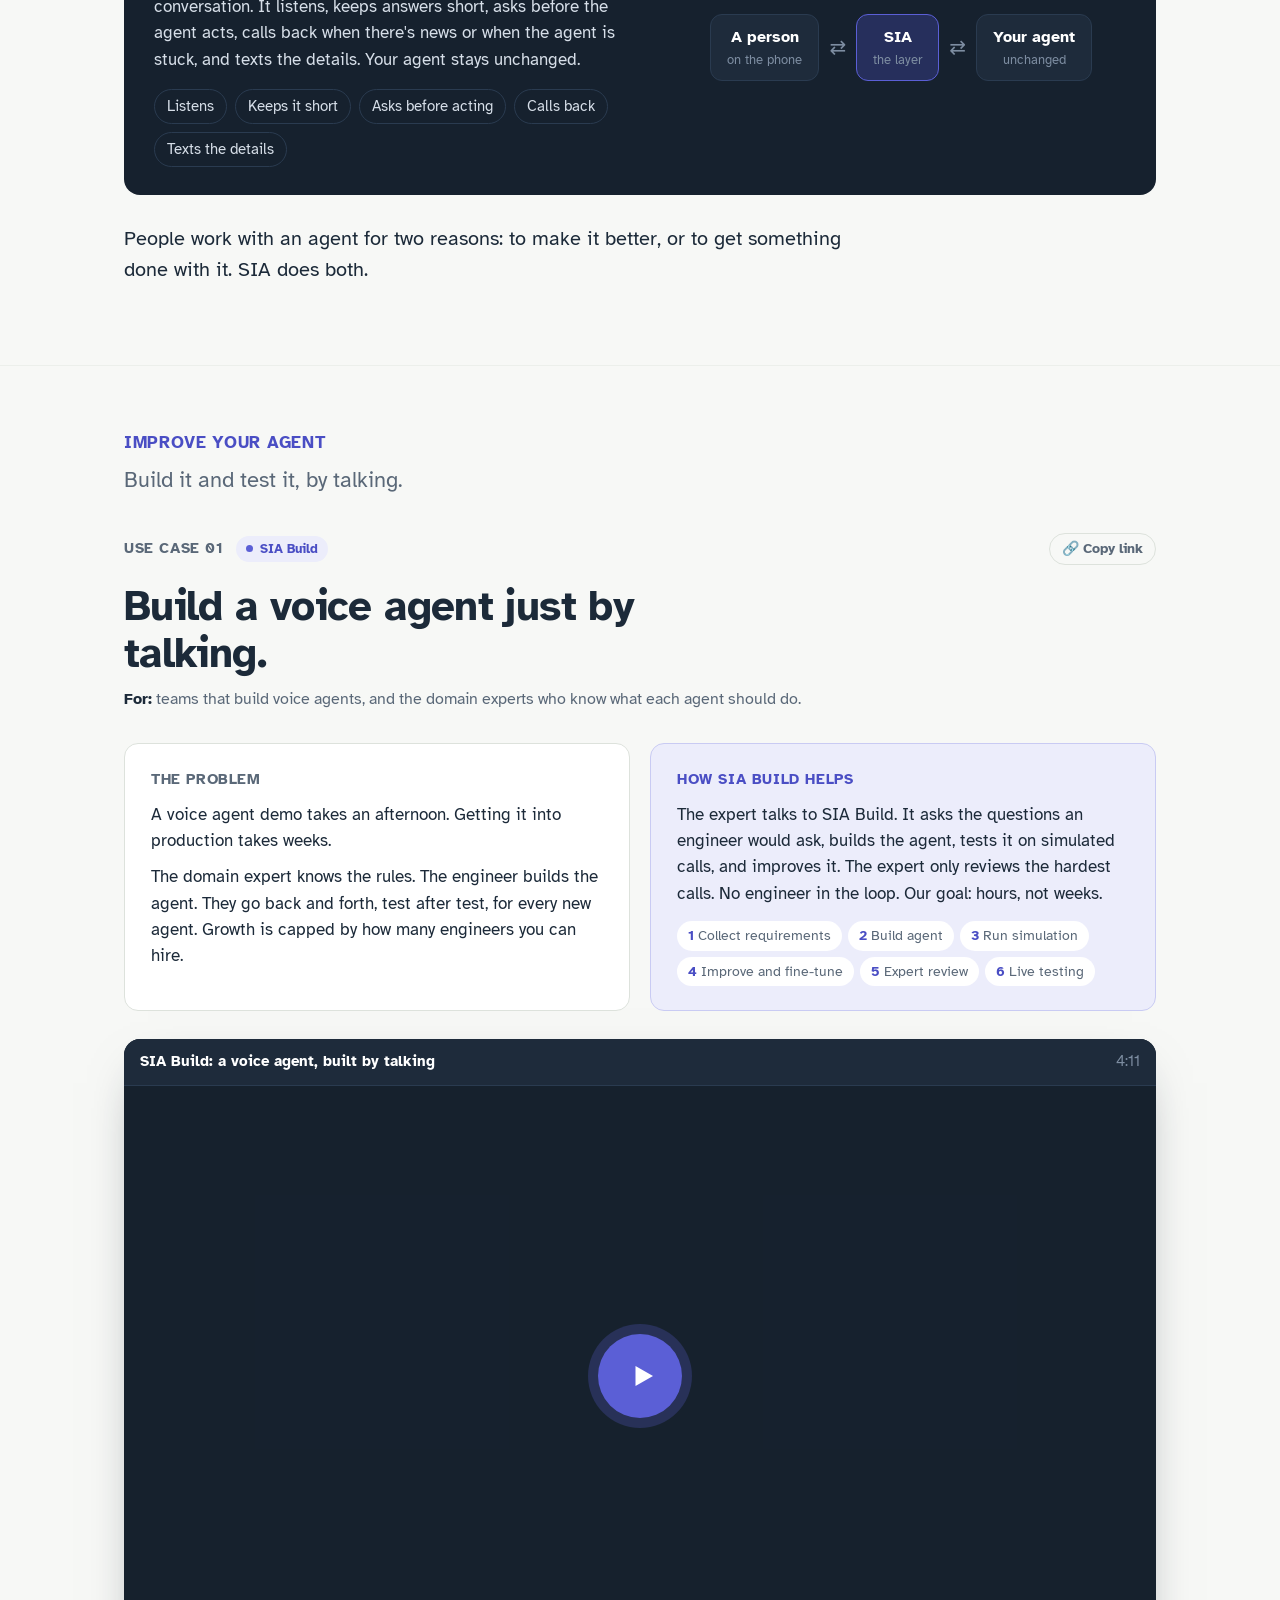
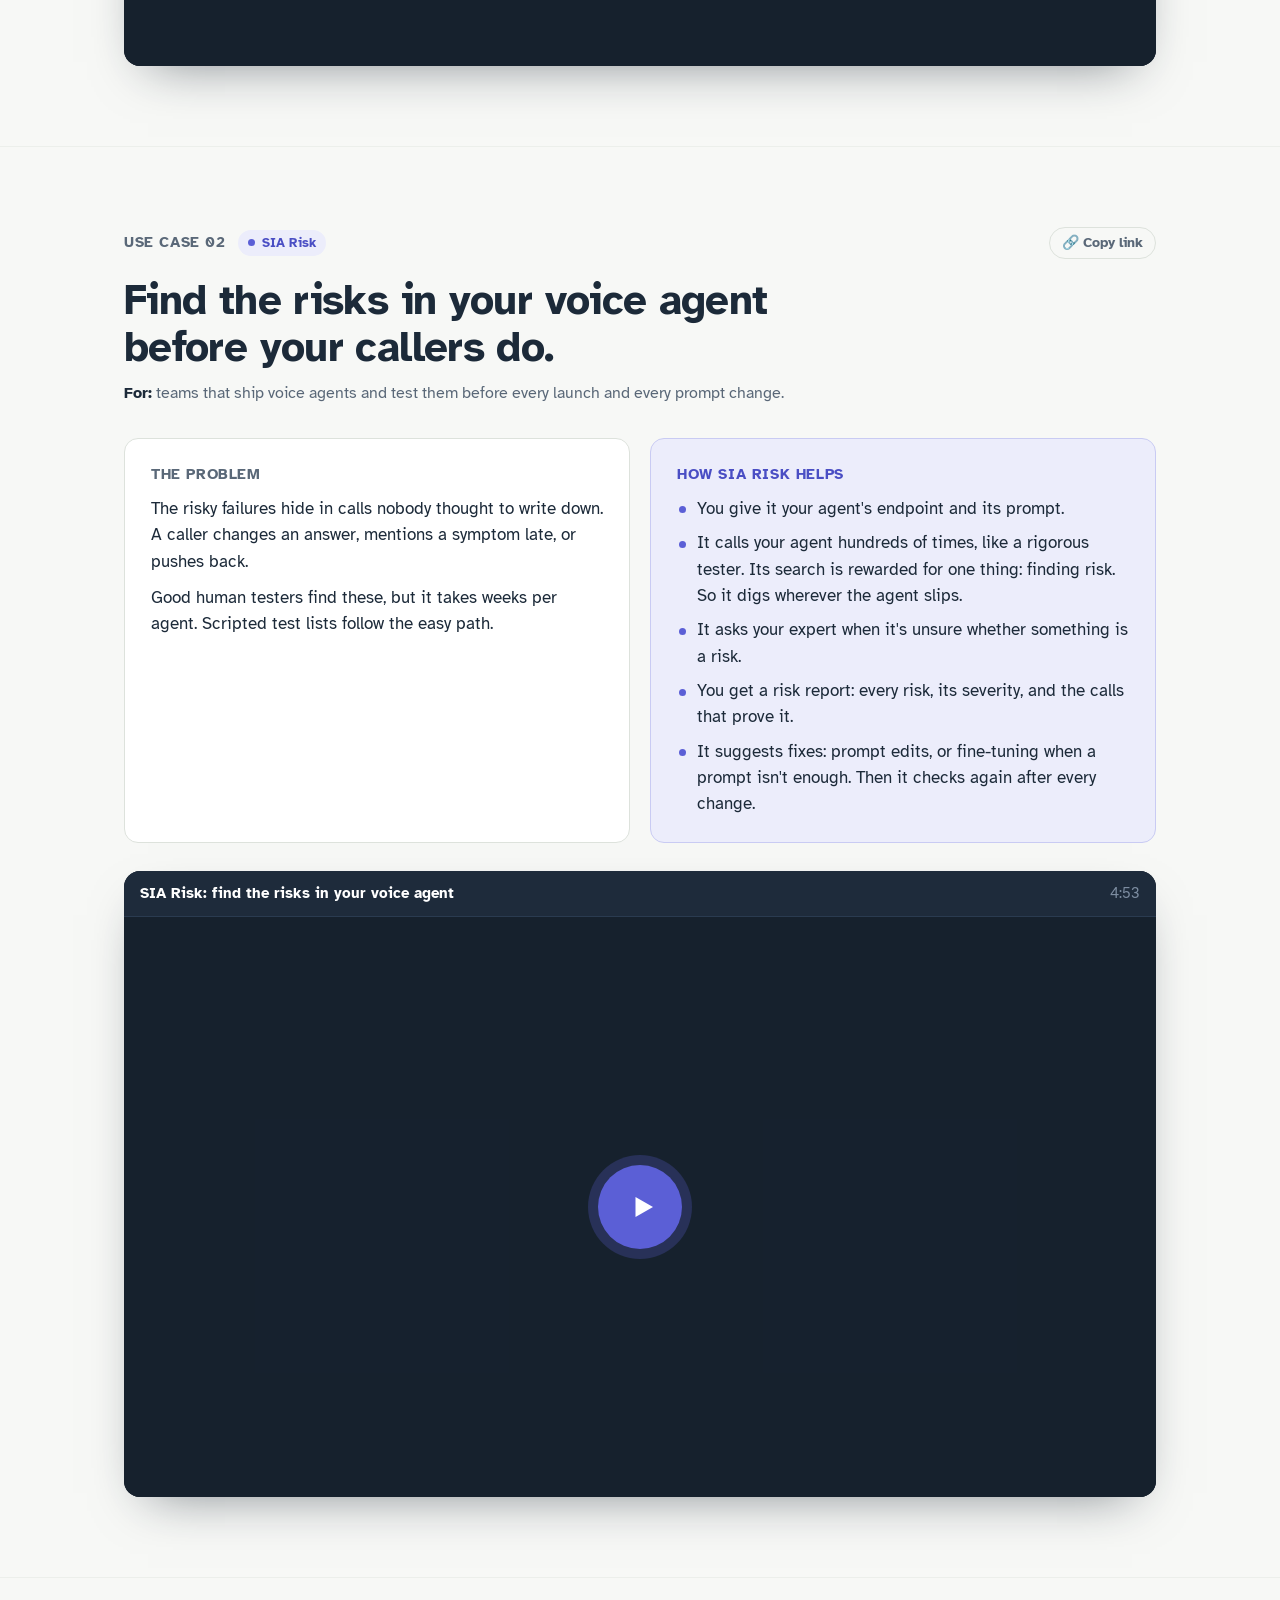
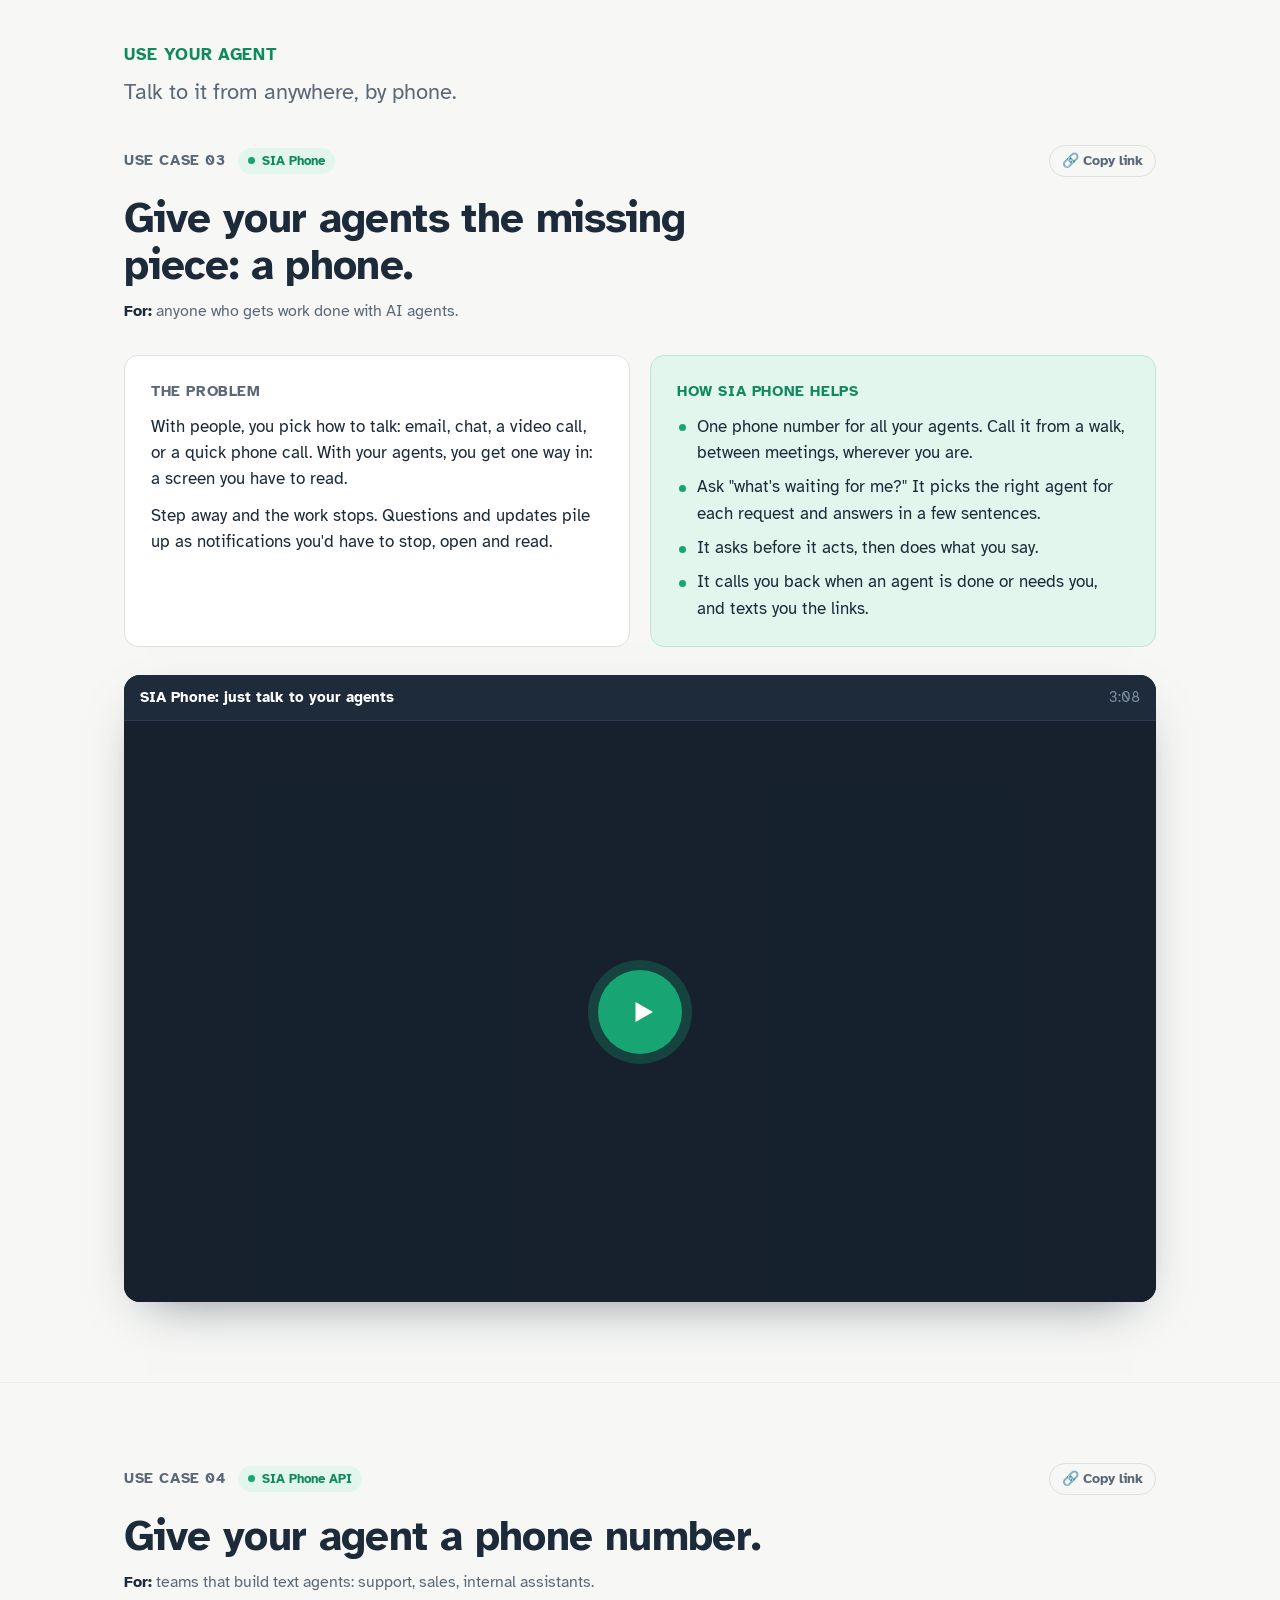
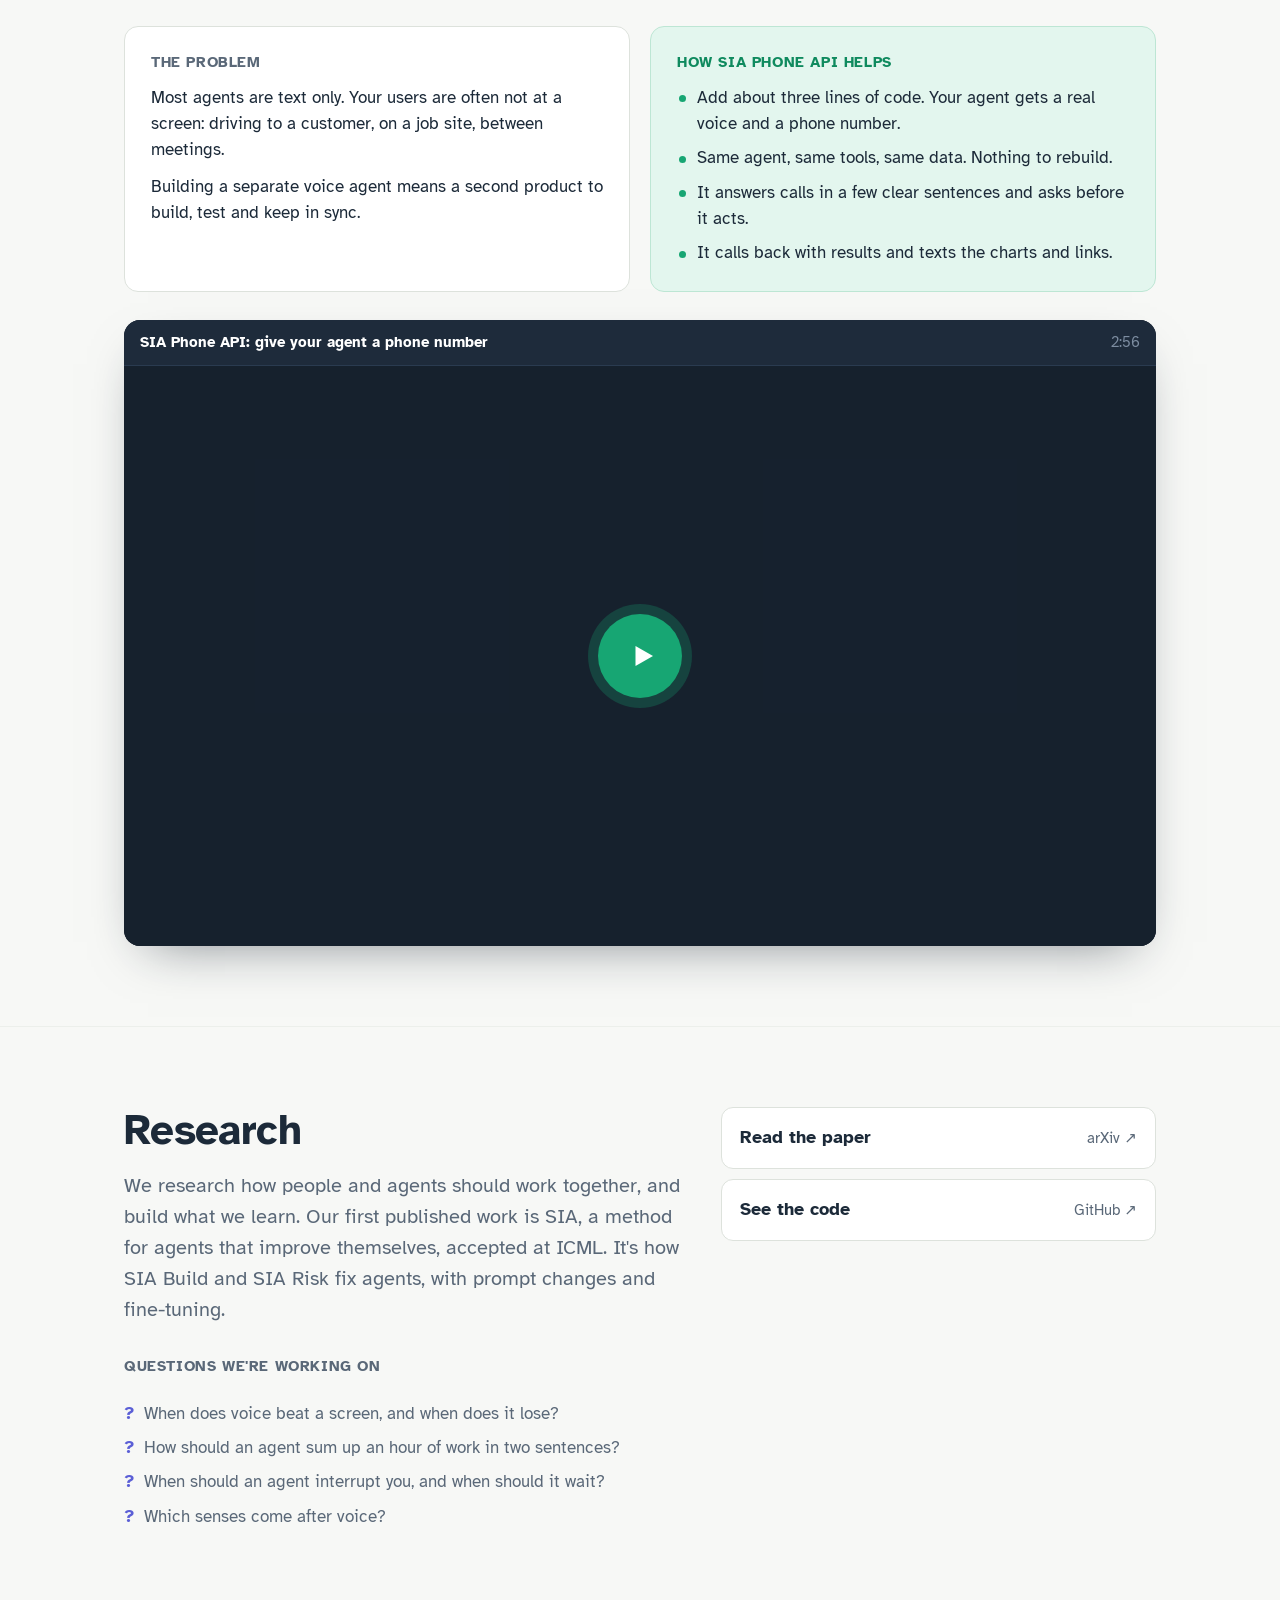
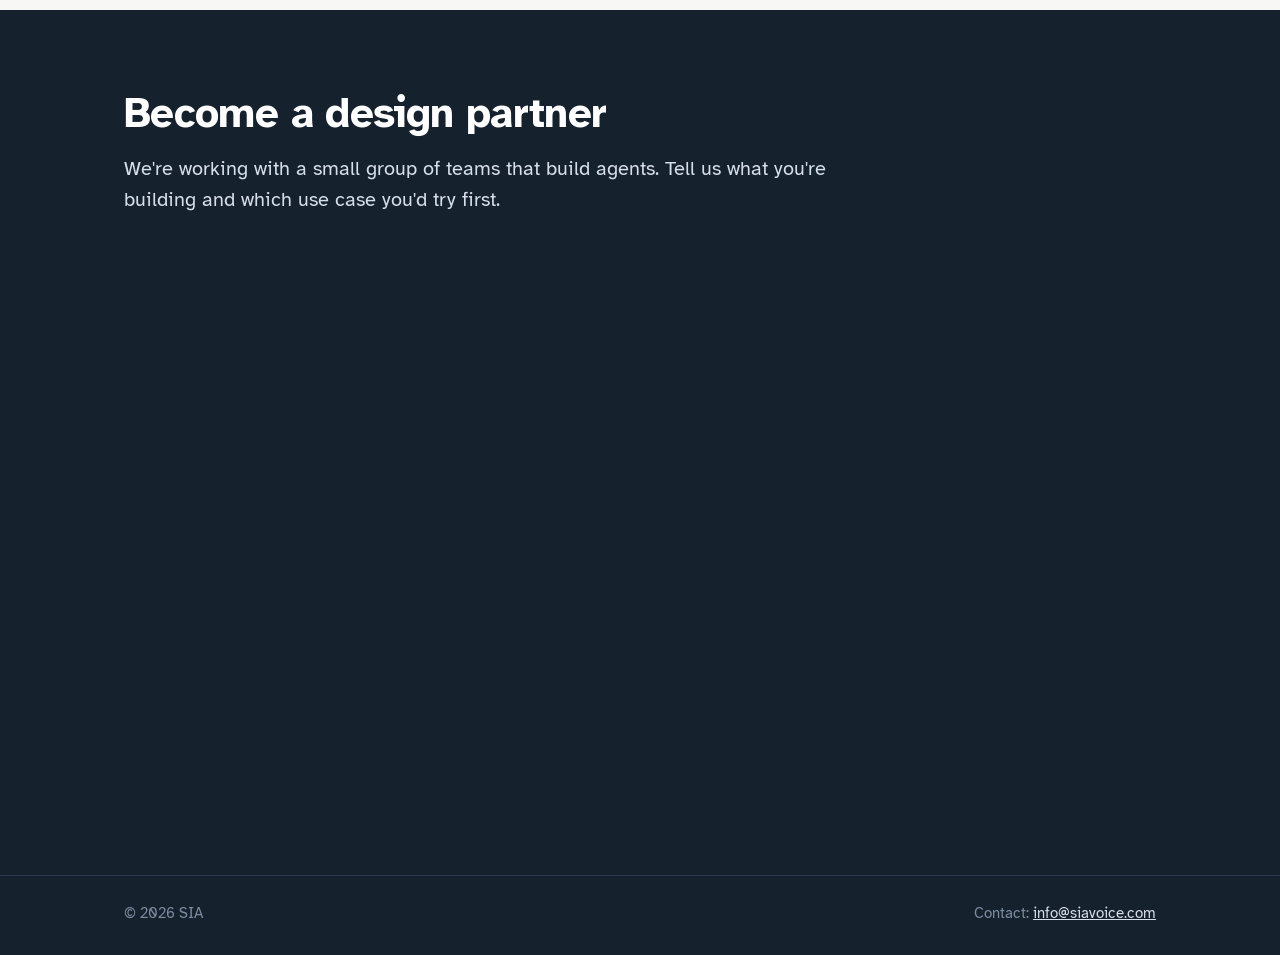
==== commit 4040c364: "Website: SIA Phone use case repositioned — give your agents the missing piece, a phone (new 3:08 vid" ====
--- a/website/index.html
+++ b/website/index.html
@@ -4,7 +4,7 @@
 <meta charset="utf-8">
 <meta name="viewport" content="width=device-width, initial-scale=1">
 <title>SIA — The layer between humans and agents</title>
-<meta name="description" content="Most agents expect you to sit at a screen. SIA builds the layer between humans and agents, starting with voice: build a voice agent by talking, test it with generated calls, call your coding agent, and give any agent a phone number.">
+<meta name="description" content="Most agents expect you to sit at a screen. SIA builds the layer between humans and agents, starting with voice: build a voice agent by talking, test it with generated calls, call all your agents with one phone number, and give any agent a phone number.">
 <meta property="og:title" content="SIA — The layer between humans and agents">
 <meta property="og:description" content="Talk to an agent to build it, test it, or put it to work, from anywhere, by phone.">
 <meta name="theme-color" content="#F7F8F6">
@@ -231,8 +231,8 @@
           <div class="uc-grid">
             <a class="uc-card" href="#sia-phone">
               <span class="num">03</span>
-              <b>Call your coding agent</b>
-              <span class="for">For any developer</span>
+              <b>Just talk to your agents</b>
+              <span class="for">For anyone who works with AI agents</span>
               <span class="meta"><span class="pill phone">SIA Phone</span><span data-len="code"></span></span>
             </a>
             <a class="uc-card" href="#sia-phone-api">
@@ -348,21 +348,21 @@
   <section id="sia-phone" class="phone-uc">
     <div class="wrap">
       <div class="uc-head"><span class="num">Use case 03</span><span class="pill phone">SIA Phone</span><button class="copylink" data-anchor="sia-phone">Copy link</button></div>
-      <h2>Call your coding agent.</h2>
-      <p class="uc-who"><b>For:</b> any developer who works with a coding agent.</p>
+      <h2>Give your agents the missing piece: a phone.</h2>
+      <p class="uc-who"><b>For:</b> anyone who gets work done with AI agents.</p>
       <div class="uc-cols">
         <div class="box">
           <h3>The problem</h3>
-          <p>Your coding agent works in the cloud for an hour. Then it hits a question and stops.</p>
-          <p>All it can do is send a notification and wait until you're back at your laptop. You lose the time, and it loses the context of what you wanted.</p>
+          <p>With people, you pick how to talk: email, chat, a video call, or a quick phone call. With your agents, you get one way in: a screen you have to read.</p>
+          <p>Step away and the work stops. Questions and updates pile up as notifications you'd have to stop, open and read.</p>
         </div>
         <div class="box how">
           <h3>How SIA Phone helps</h3>
           <ul>
-            <li>Call your agent from anywhere: a walk, the car, a queue.</li>
-            <li>Pages of output become a few spoken sentences.</li>
-            <li>Tell it what to do next. It asks before it does anything you didn't ask for.</li>
-            <li>It keeps working, calls you back if it's stuck, and texts you the link when it's done.</li>
+            <li>One phone number for all your agents. Call it from a walk, between meetings, wherever you are.</li>
+            <li>Ask "what's waiting for me?" It picks the right agent for each request and answers in a few sentences.</li>
+            <li>It asks before it acts, then does what you say.</li>
+            <li>It calls you back when an agent is done or needs you, and texts you the links.</li>
           </ul>
         </div>
       </div>
@@ -440,7 +440,7 @@
 const VIDEOS = {
   build: { src: "sia-build-demo-2026-11-11.mp4",             poster: "poster-build.jpg", len: "4:11", title: "SIA Build: a voice agent, built by talking" },
   test:  { src: "sia-risk-demo-2026-11-11.mp4",             poster: "poster-risk.jpg",  len: "4:53", title: "SIA Risk: find the risks in your voice agent" },
-  code:  { src: "sia-phone-claude-code-2026-11-10.mp4",     poster: "poster-code.jpg",  len: "2:09", title: "SIA Phone: call your coding agent" },
+  code:  { src: "sia-phone-just-talk-2026-11-11.mp4",       poster: "poster-phone-2026-11-11.jpg", len: "3:08", title: "SIA Phone: just talk to your agents" },
   any:   { src: "sia-phone-any-text-agent-2026-11-10.mp4",  poster: "poster-any.jpg",   len: "2:56", title: "SIA Phone API: give your agent a phone number" },
 };
 
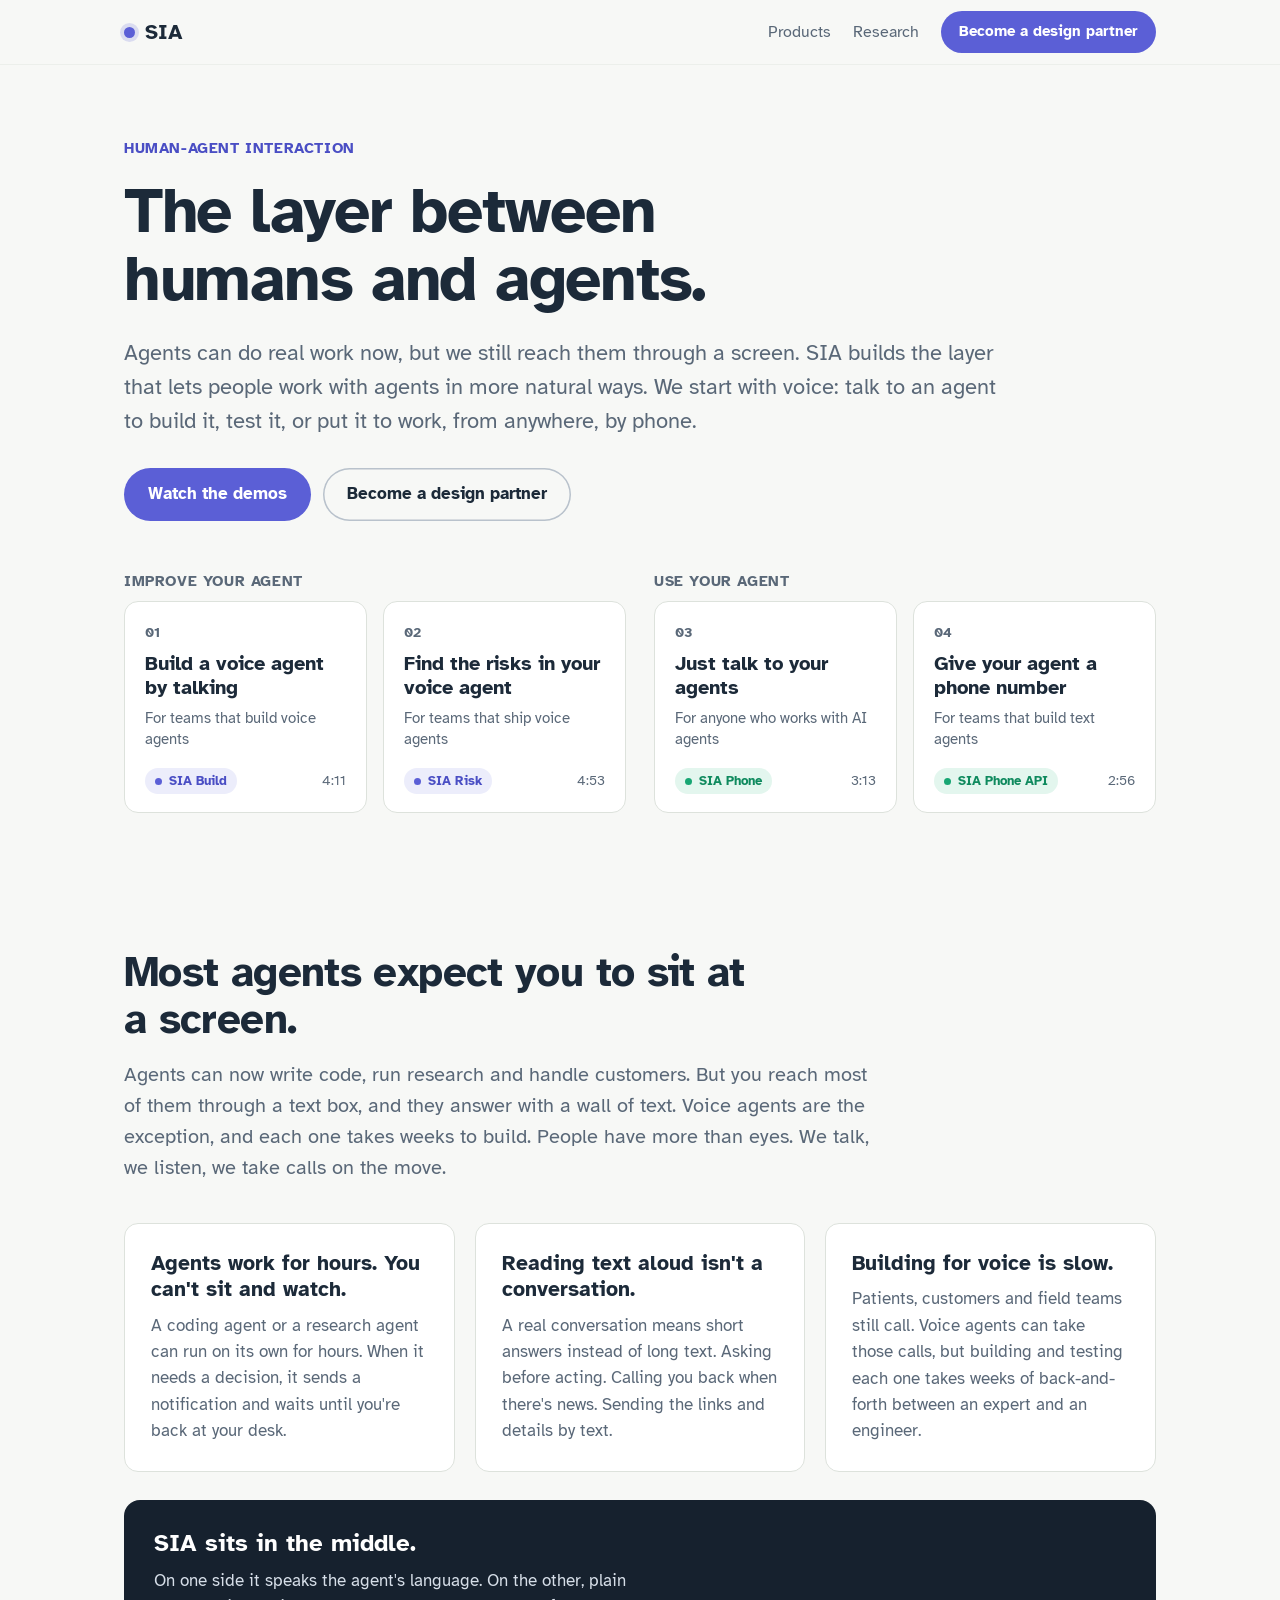
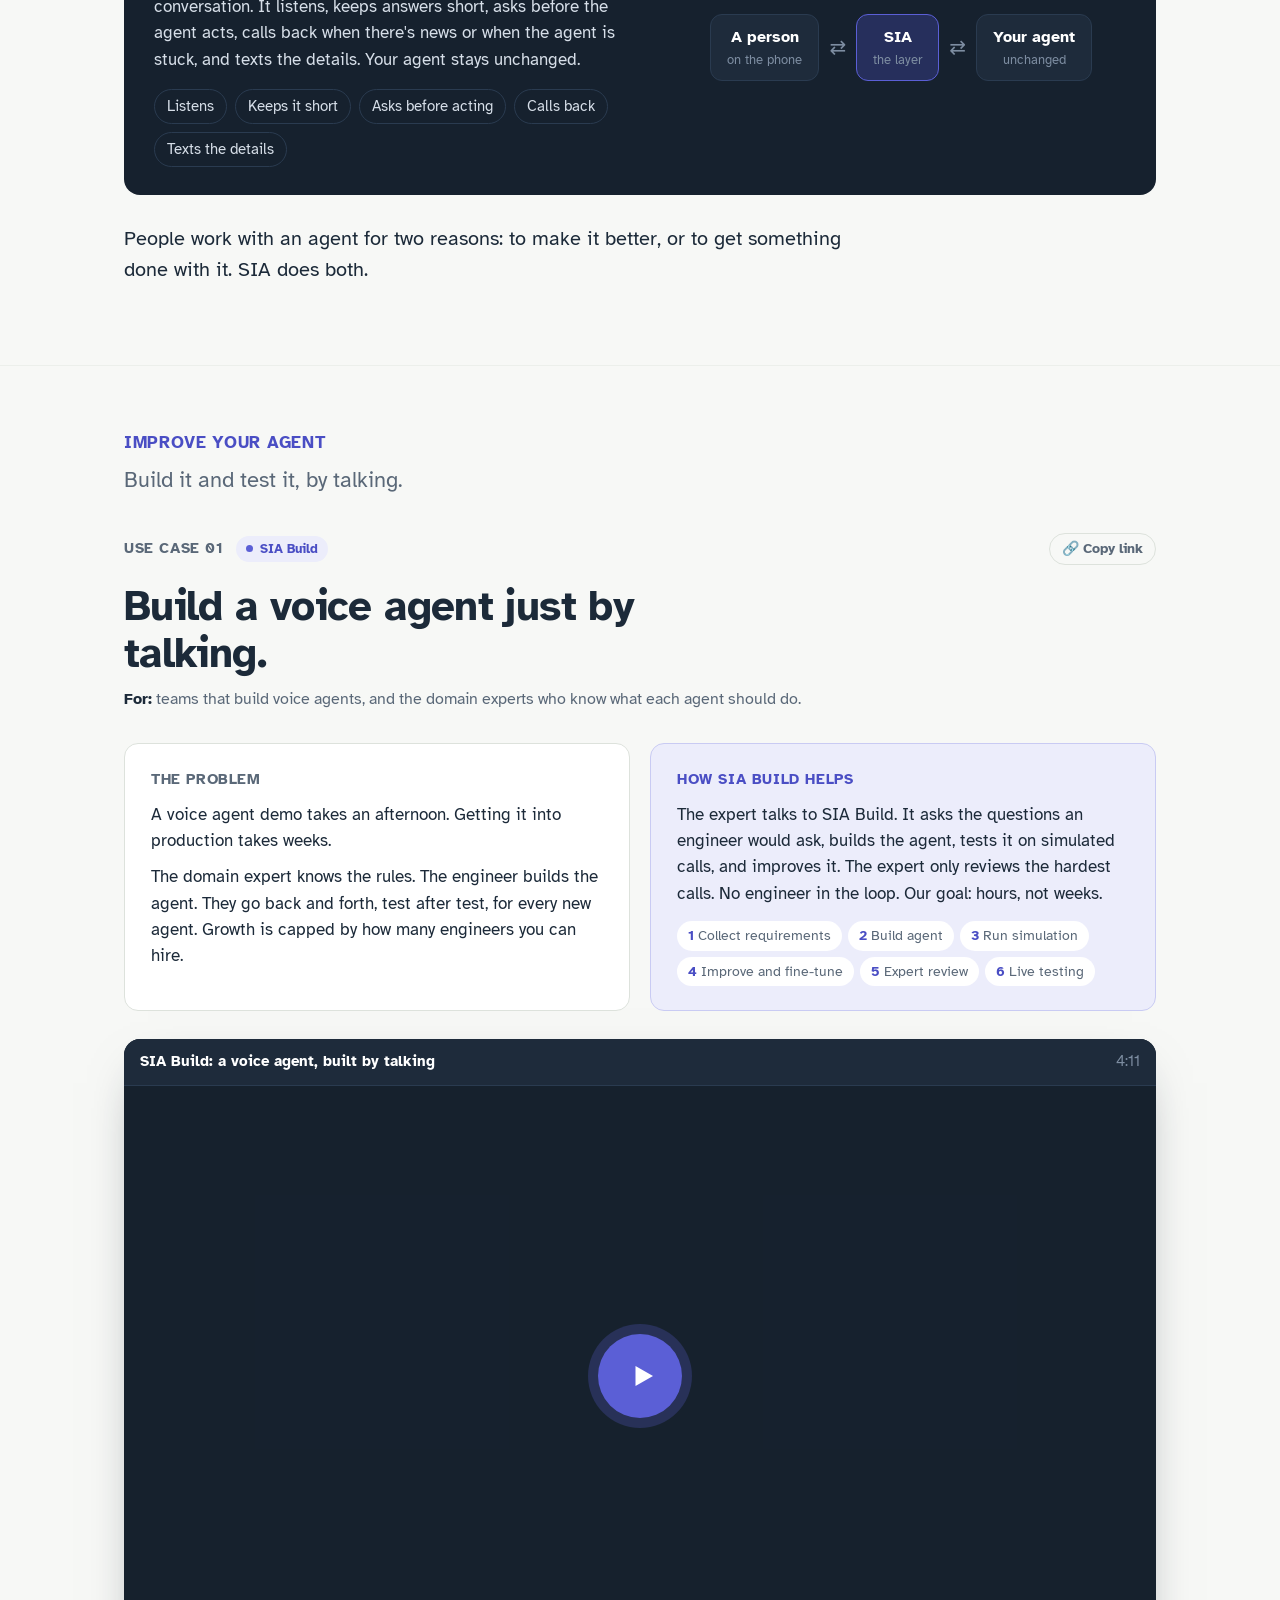
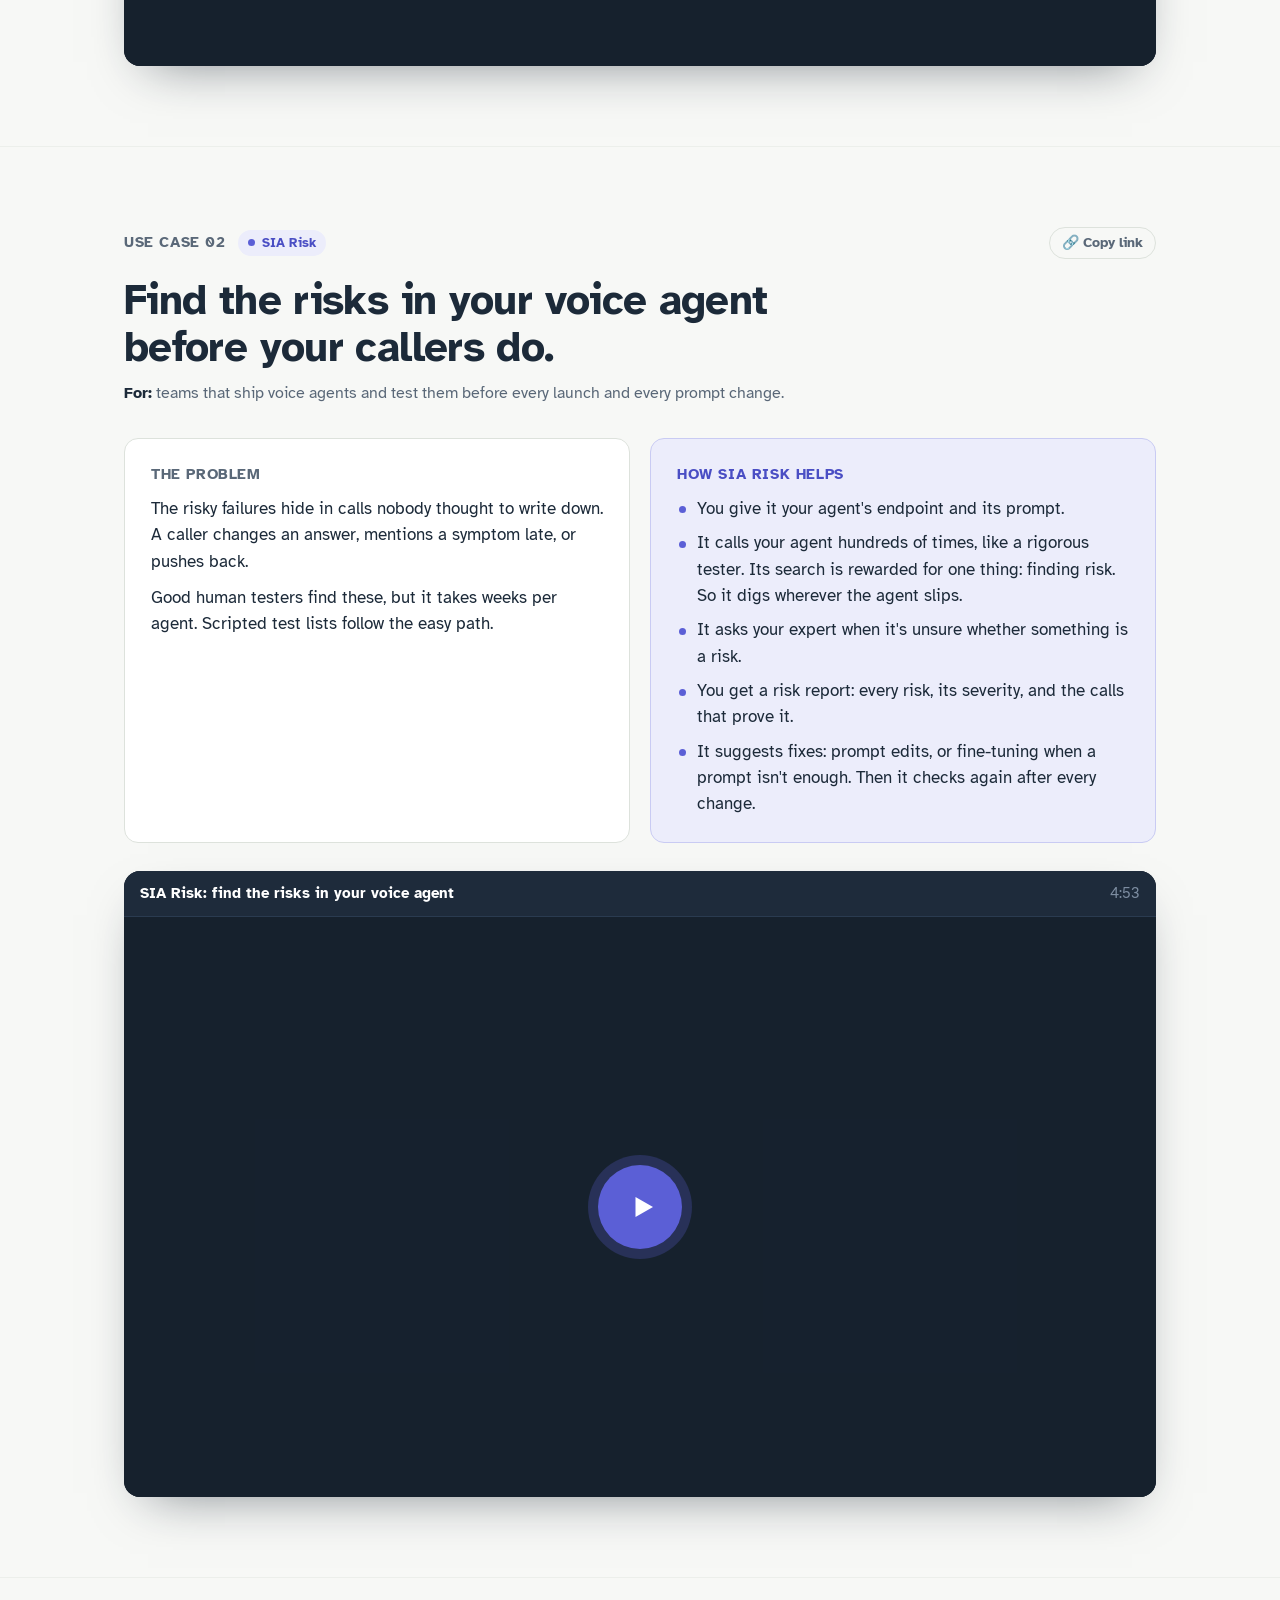
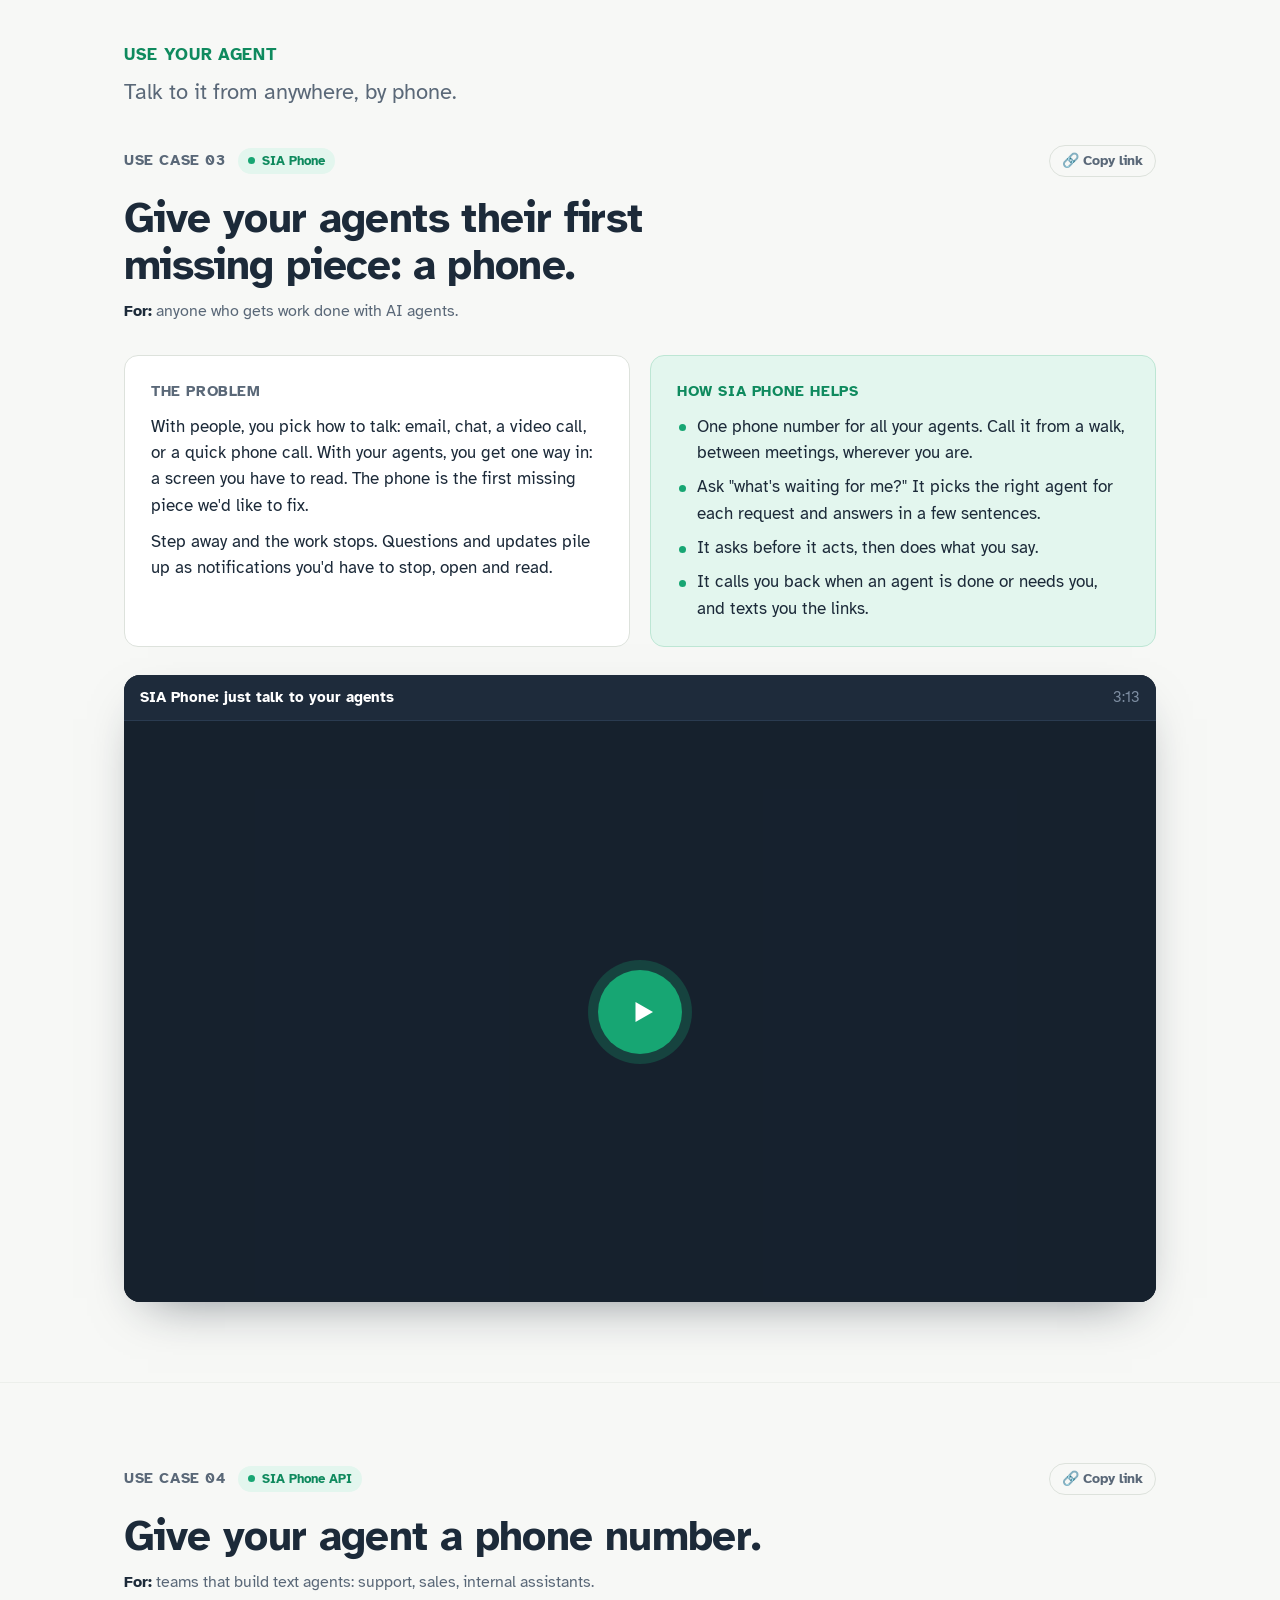
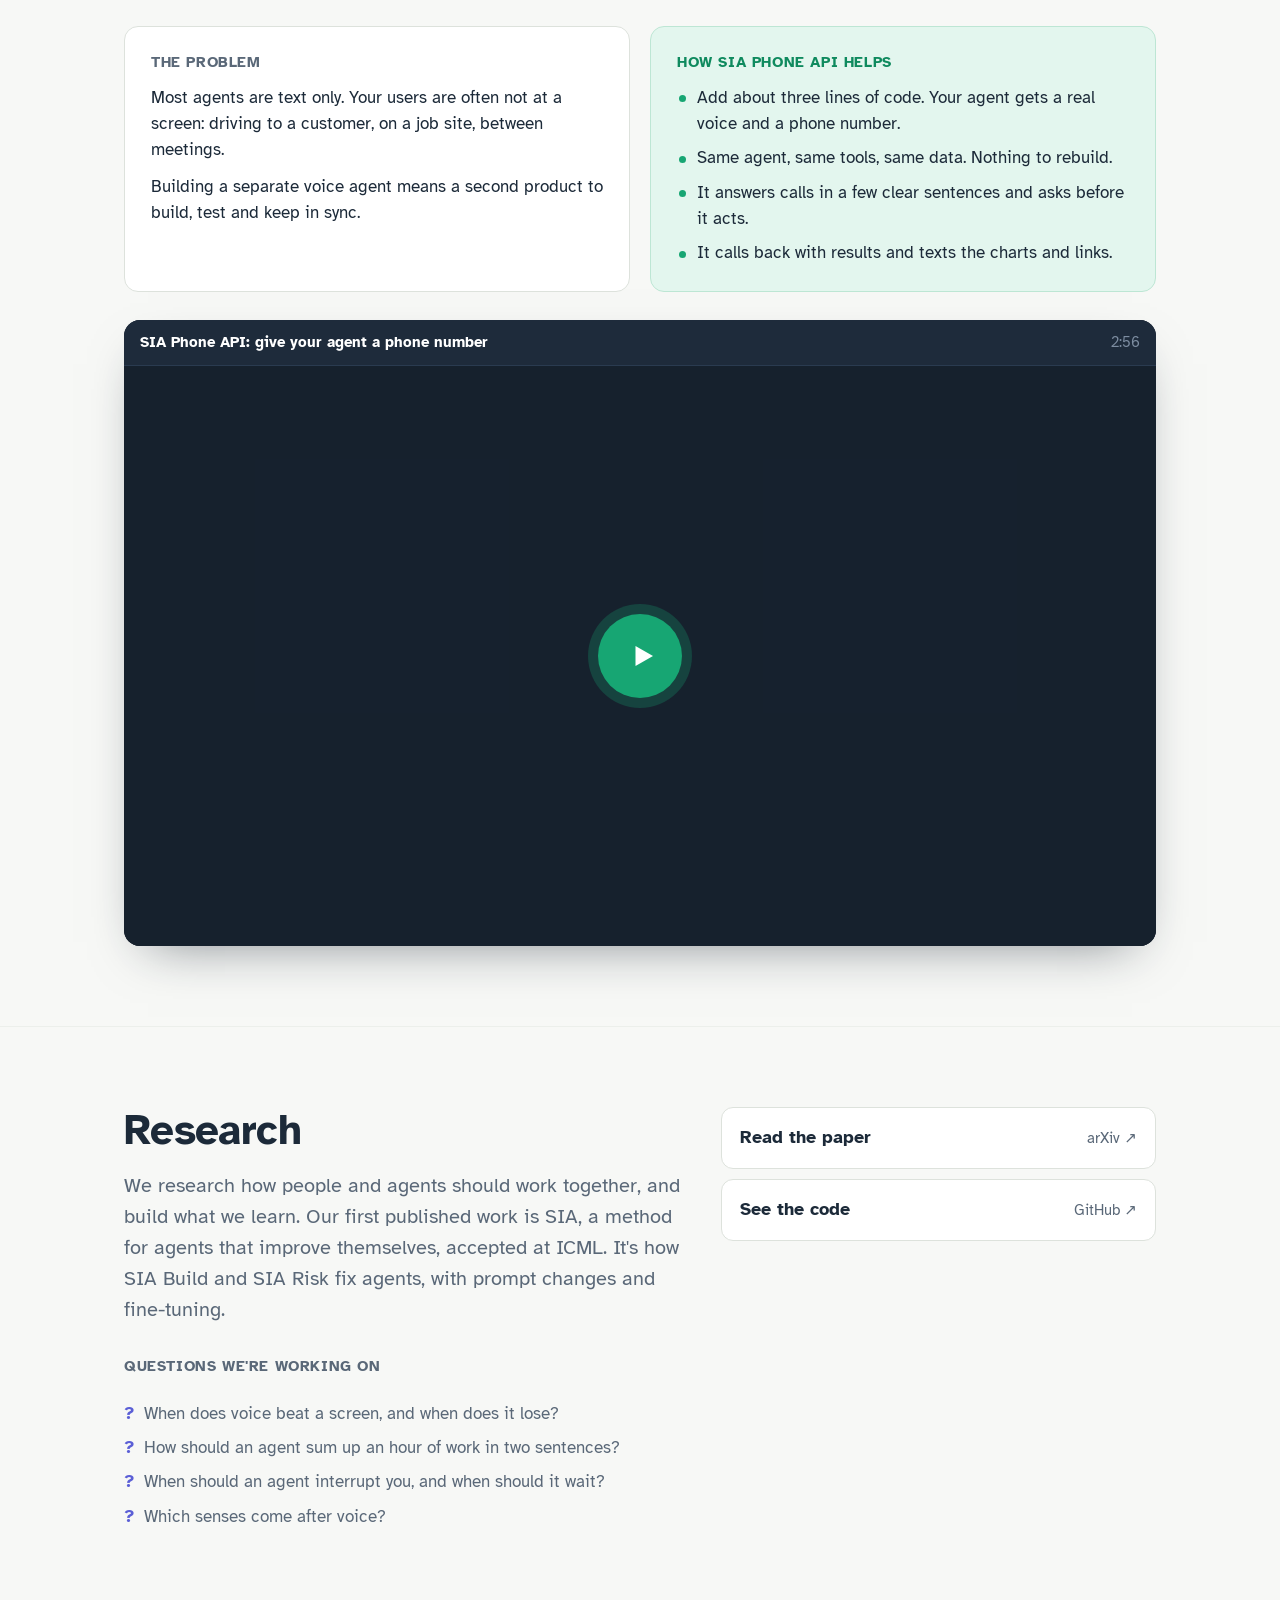
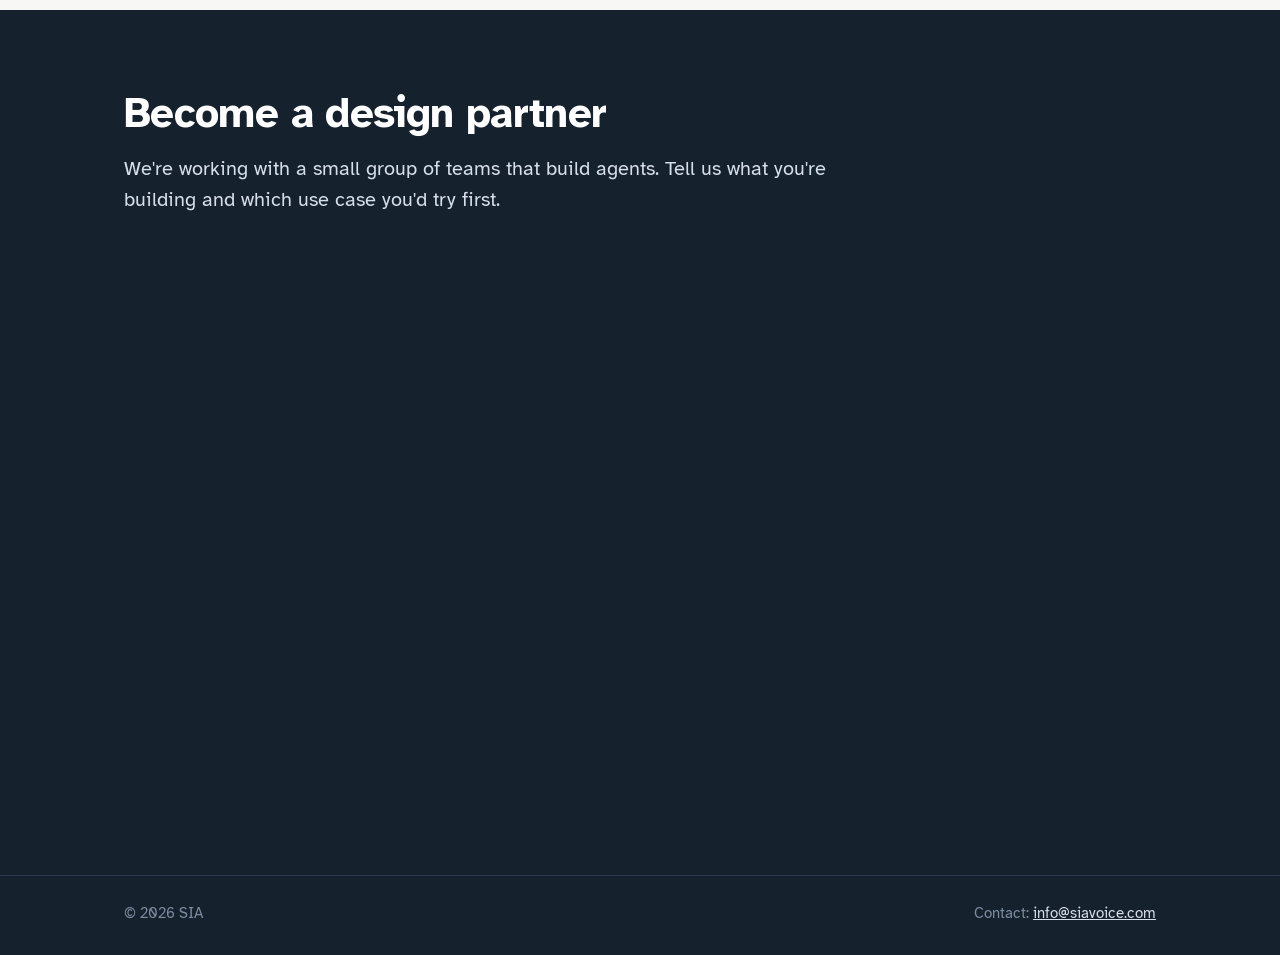
==== commit da276d0e: "Website: SIA Phone — the phone is the first missing piece we'd like to fix; new 3:13 cut Co-Authored" ====
--- a/website/index.html
+++ b/website/index.html
@@ -348,12 +348,12 @@
   <section id="sia-phone" class="phone-uc">
     <div class="wrap">
       <div class="uc-head"><span class="num">Use case 03</span><span class="pill phone">SIA Phone</span><button class="copylink" data-anchor="sia-phone">Copy link</button></div>
-      <h2>Give your agents the missing piece: a phone.</h2>
+      <h2>Give your agents their first missing piece: a phone.</h2>
       <p class="uc-who"><b>For:</b> anyone who gets work done with AI agents.</p>
       <div class="uc-cols">
         <div class="box">
           <h3>The problem</h3>
-          <p>With people, you pick how to talk: email, chat, a video call, or a quick phone call. With your agents, you get one way in: a screen you have to read.</p>
+          <p>With people, you pick how to talk: email, chat, a video call, or a quick phone call. With your agents, you get one way in: a screen you have to read. The phone is the first missing piece we'd like to fix.</p>
           <p>Step away and the work stops. Questions and updates pile up as notifications you'd have to stop, open and read.</p>
         </div>
         <div class="box how">
@@ -440,7 +440,7 @@
 const VIDEOS = {
   build: { src: "sia-build-demo-2026-11-11.mp4",             poster: "poster-build.jpg", len: "4:11", title: "SIA Build: a voice agent, built by talking" },
   test:  { src: "sia-risk-demo-2026-11-11.mp4",             poster: "poster-risk.jpg",  len: "4:53", title: "SIA Risk: find the risks in your voice agent" },
-  code:  { src: "sia-phone-just-talk-2026-11-11.mp4",       poster: "poster-phone-2026-11-11.jpg", len: "3:08", title: "SIA Phone: just talk to your agents" },
+  code:  { src: "sia-phone-first-piece-2026-11-11.mp4",   poster: "poster-phone-first-2026-11-11.jpg", len: "3:13", title: "SIA Phone: just talk to your agents" },
   any:   { src: "sia-phone-any-text-agent-2026-11-10.mp4",  poster: "poster-any.jpg",   len: "2:56", title: "SIA Phone API: give your agent a phone number" },
 };
 
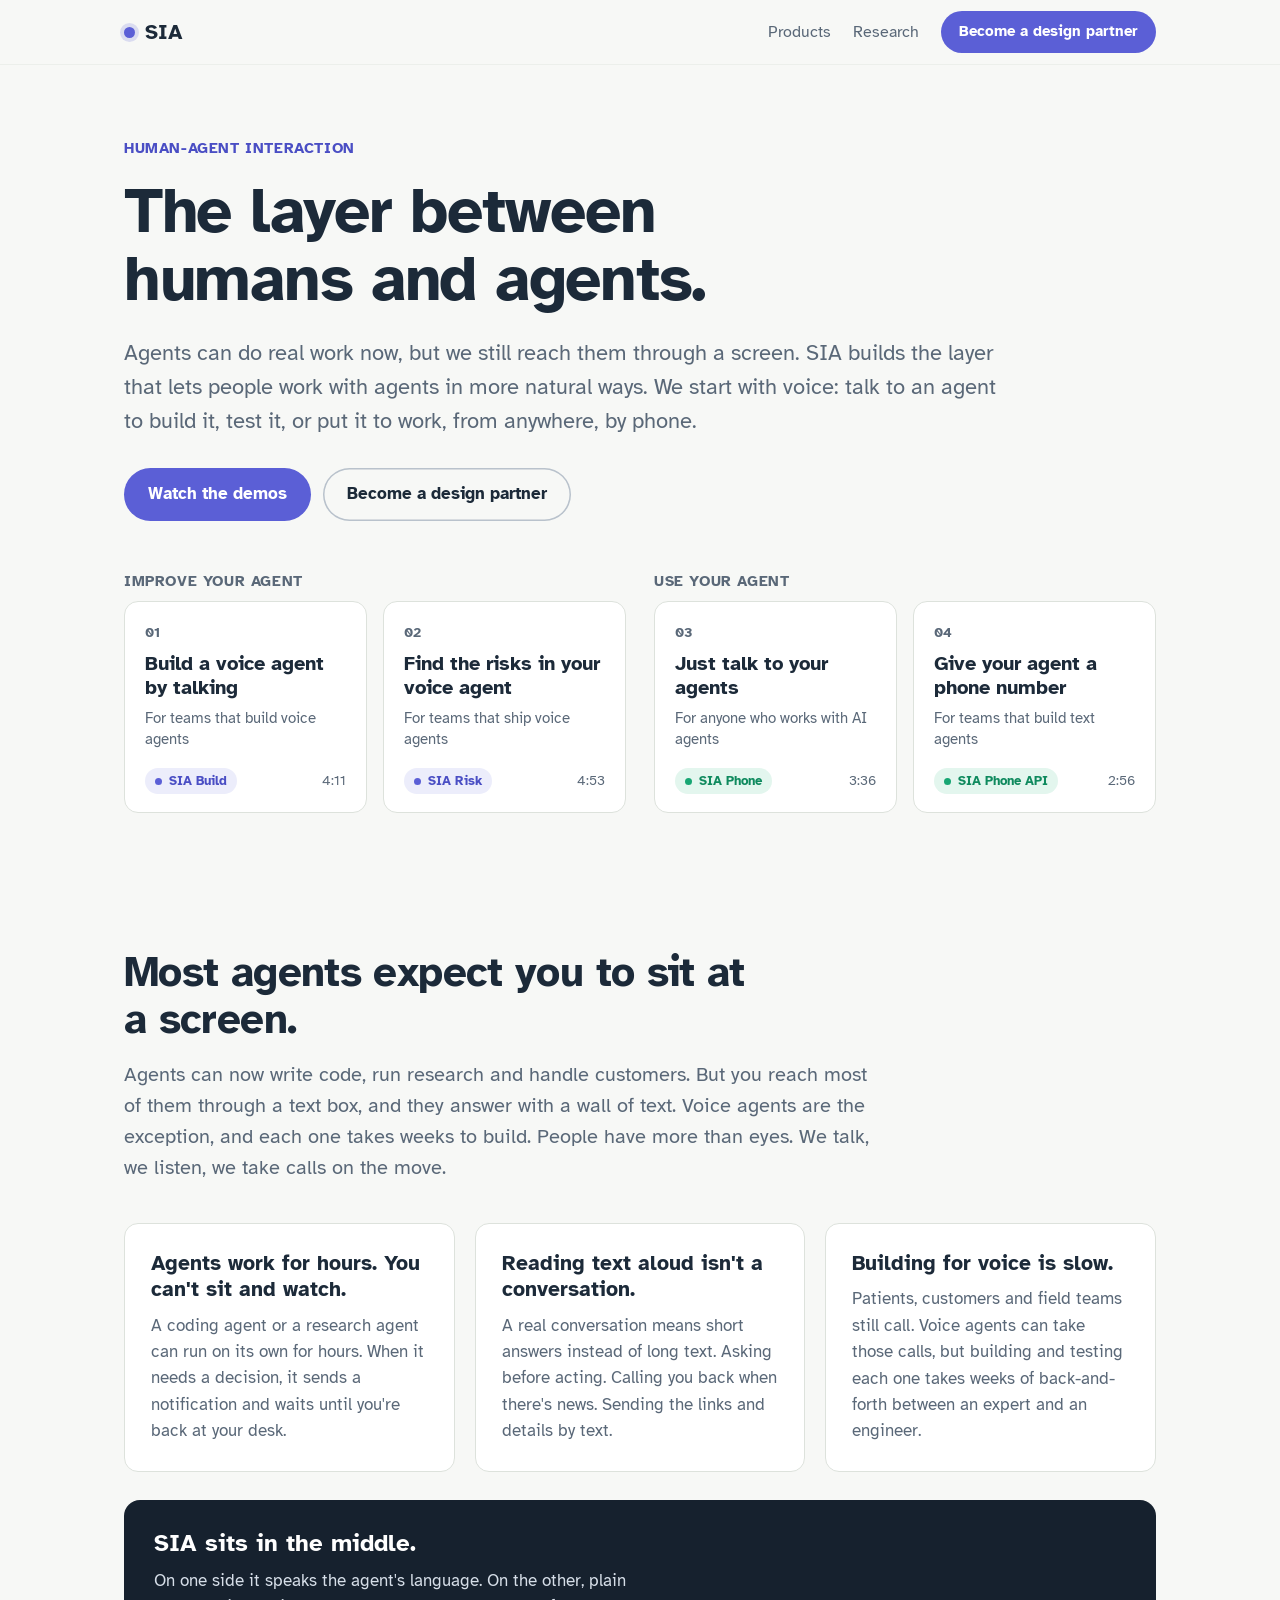
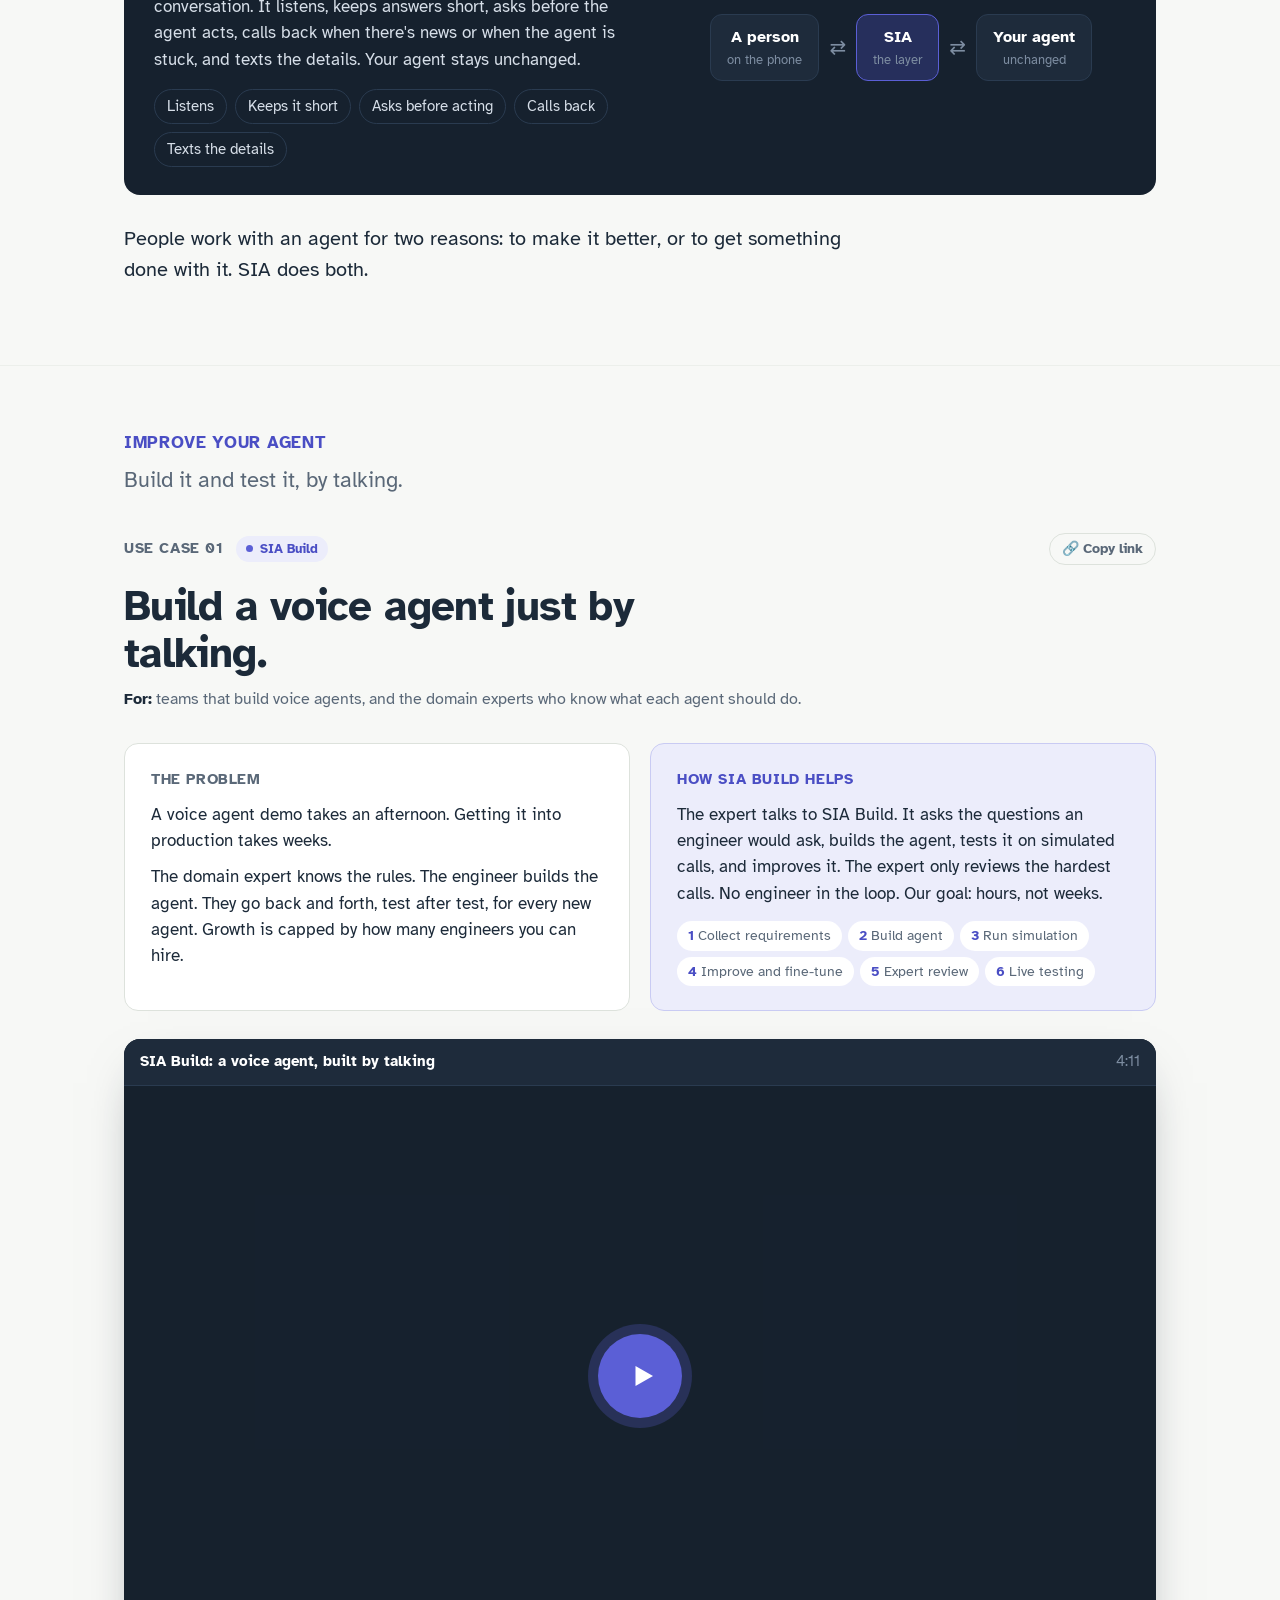
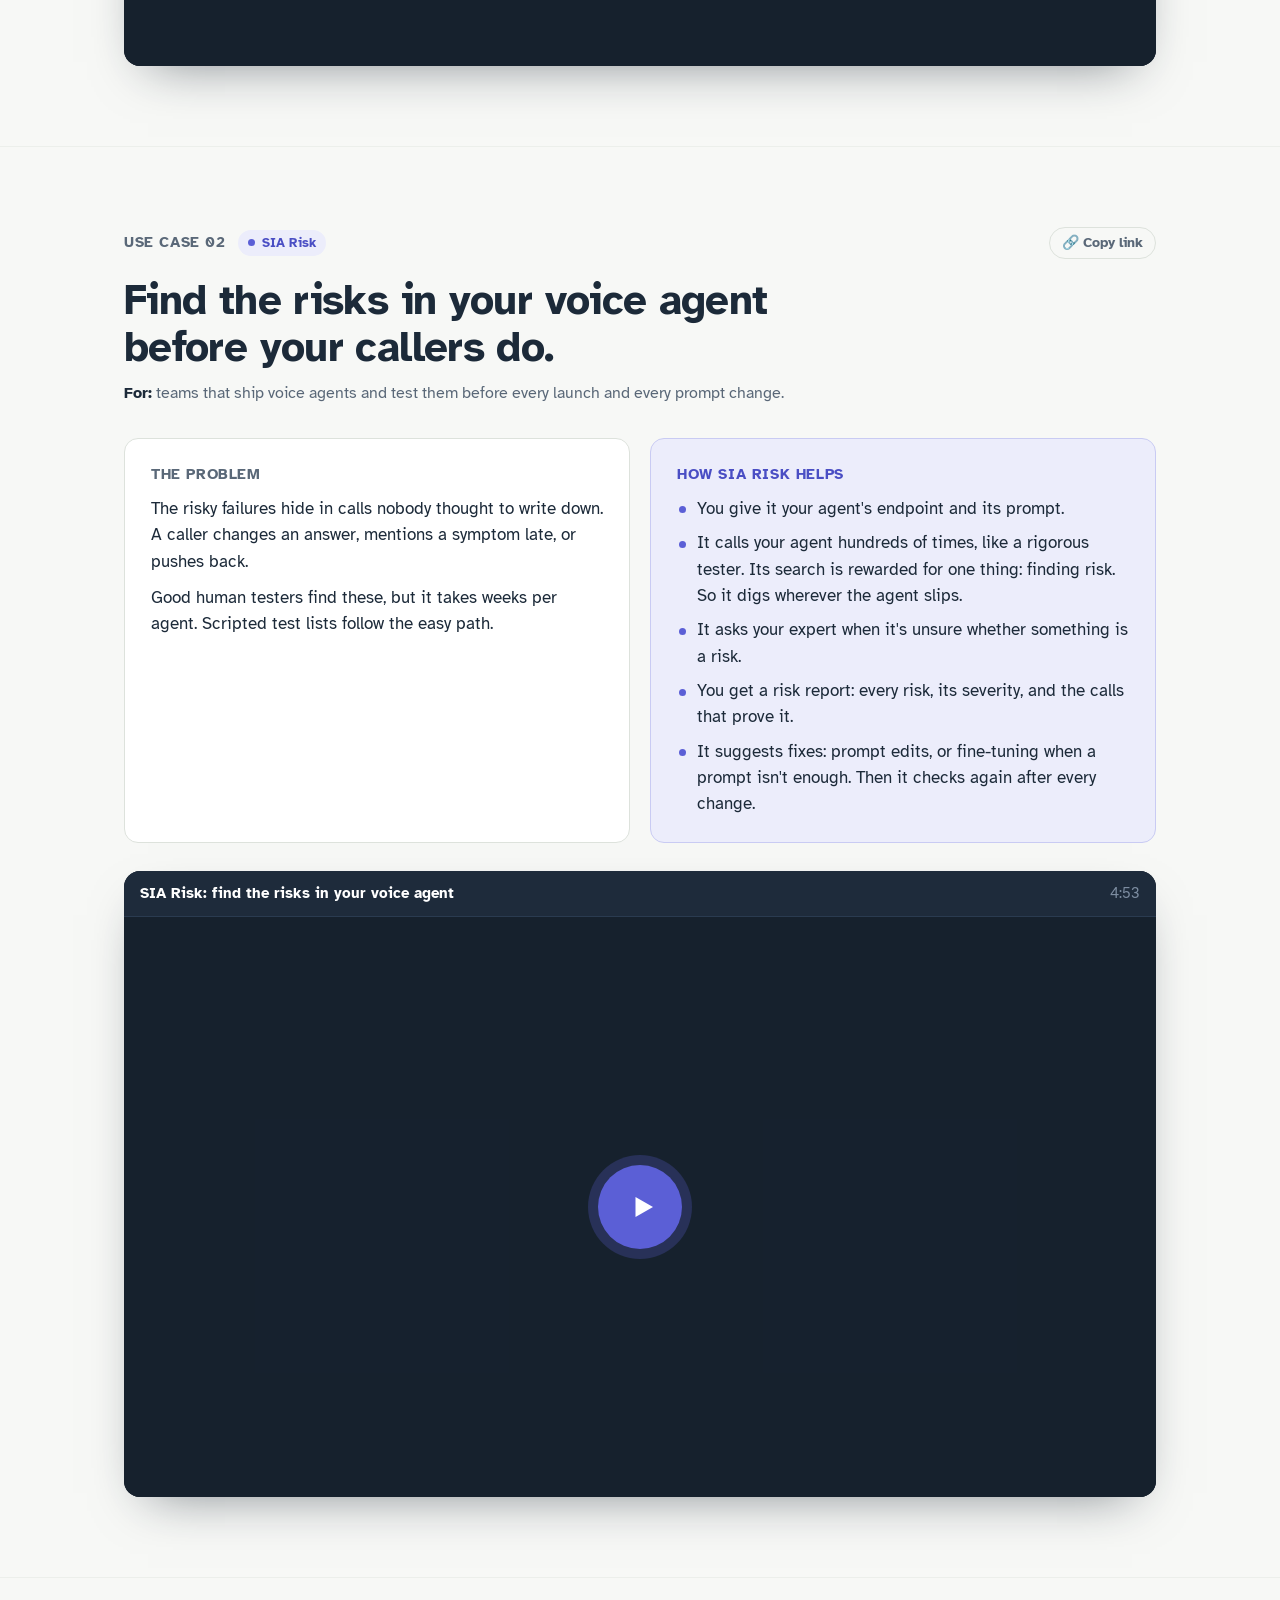
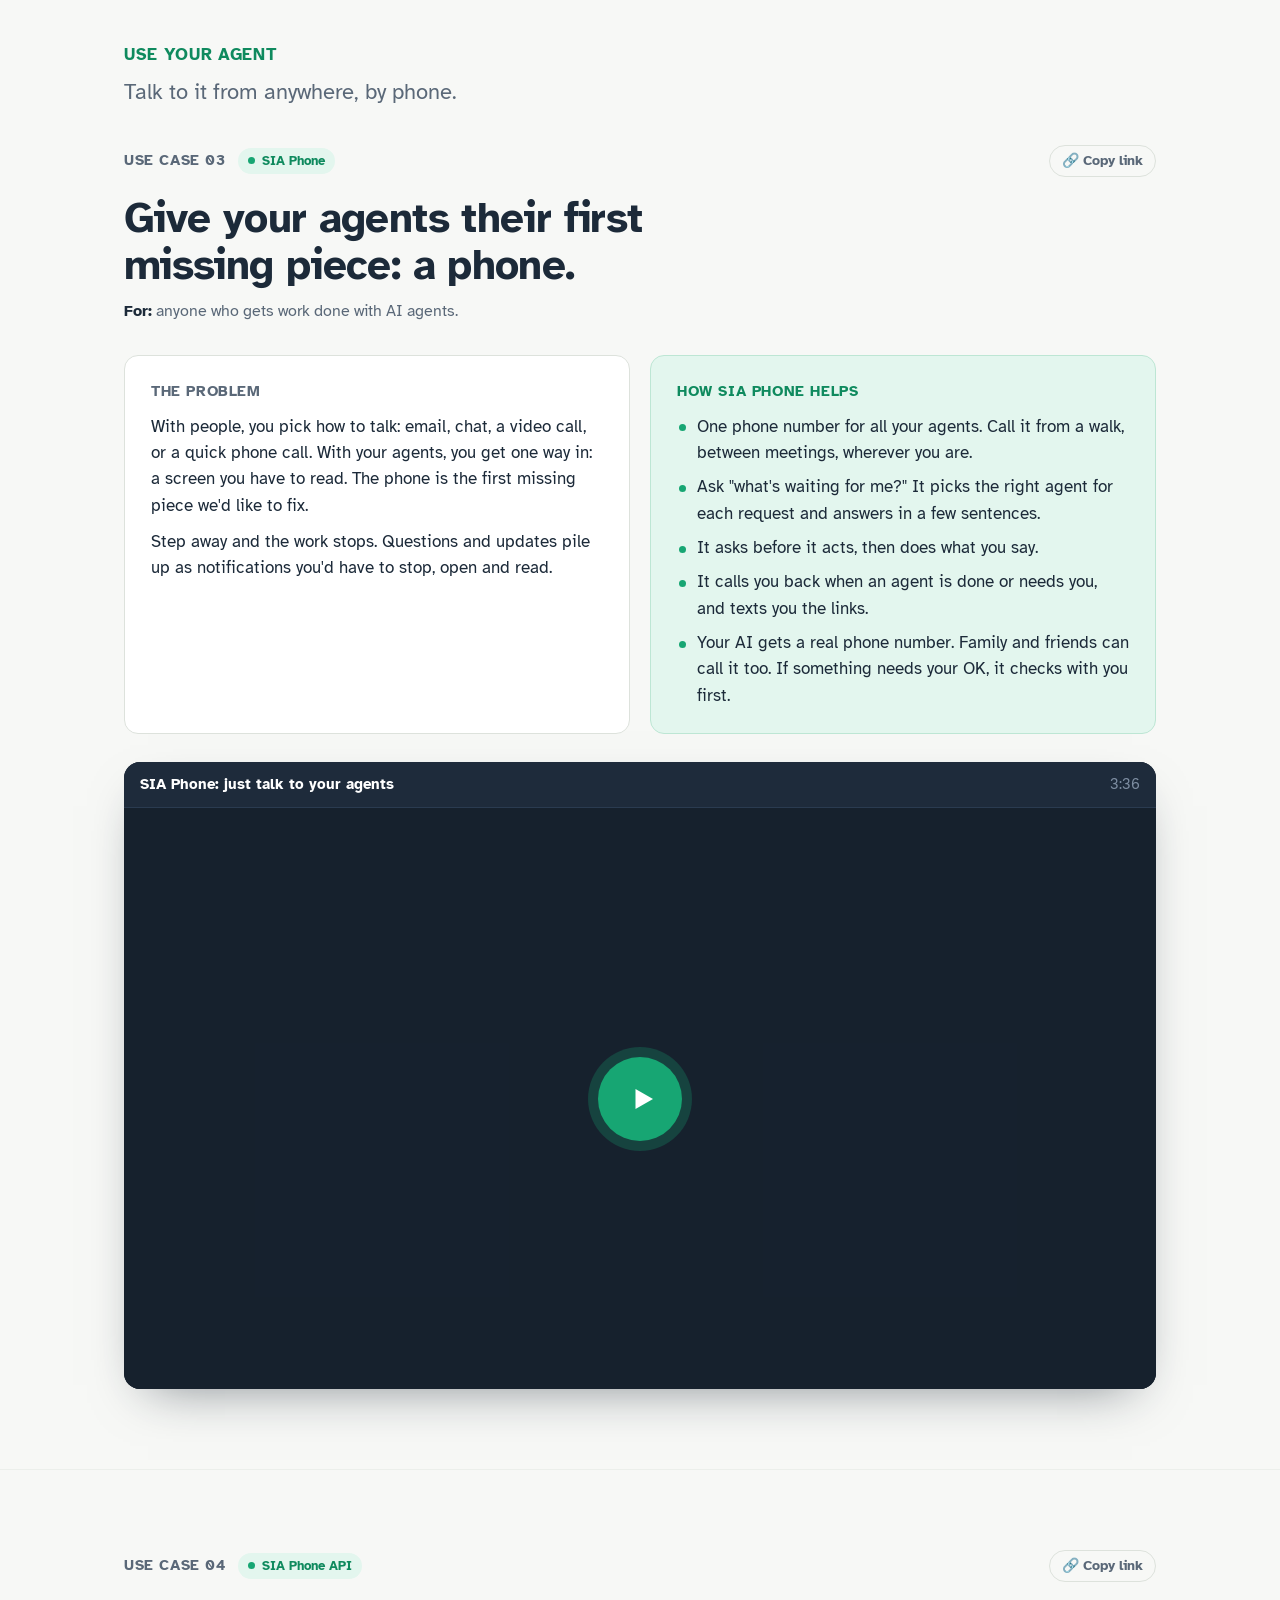
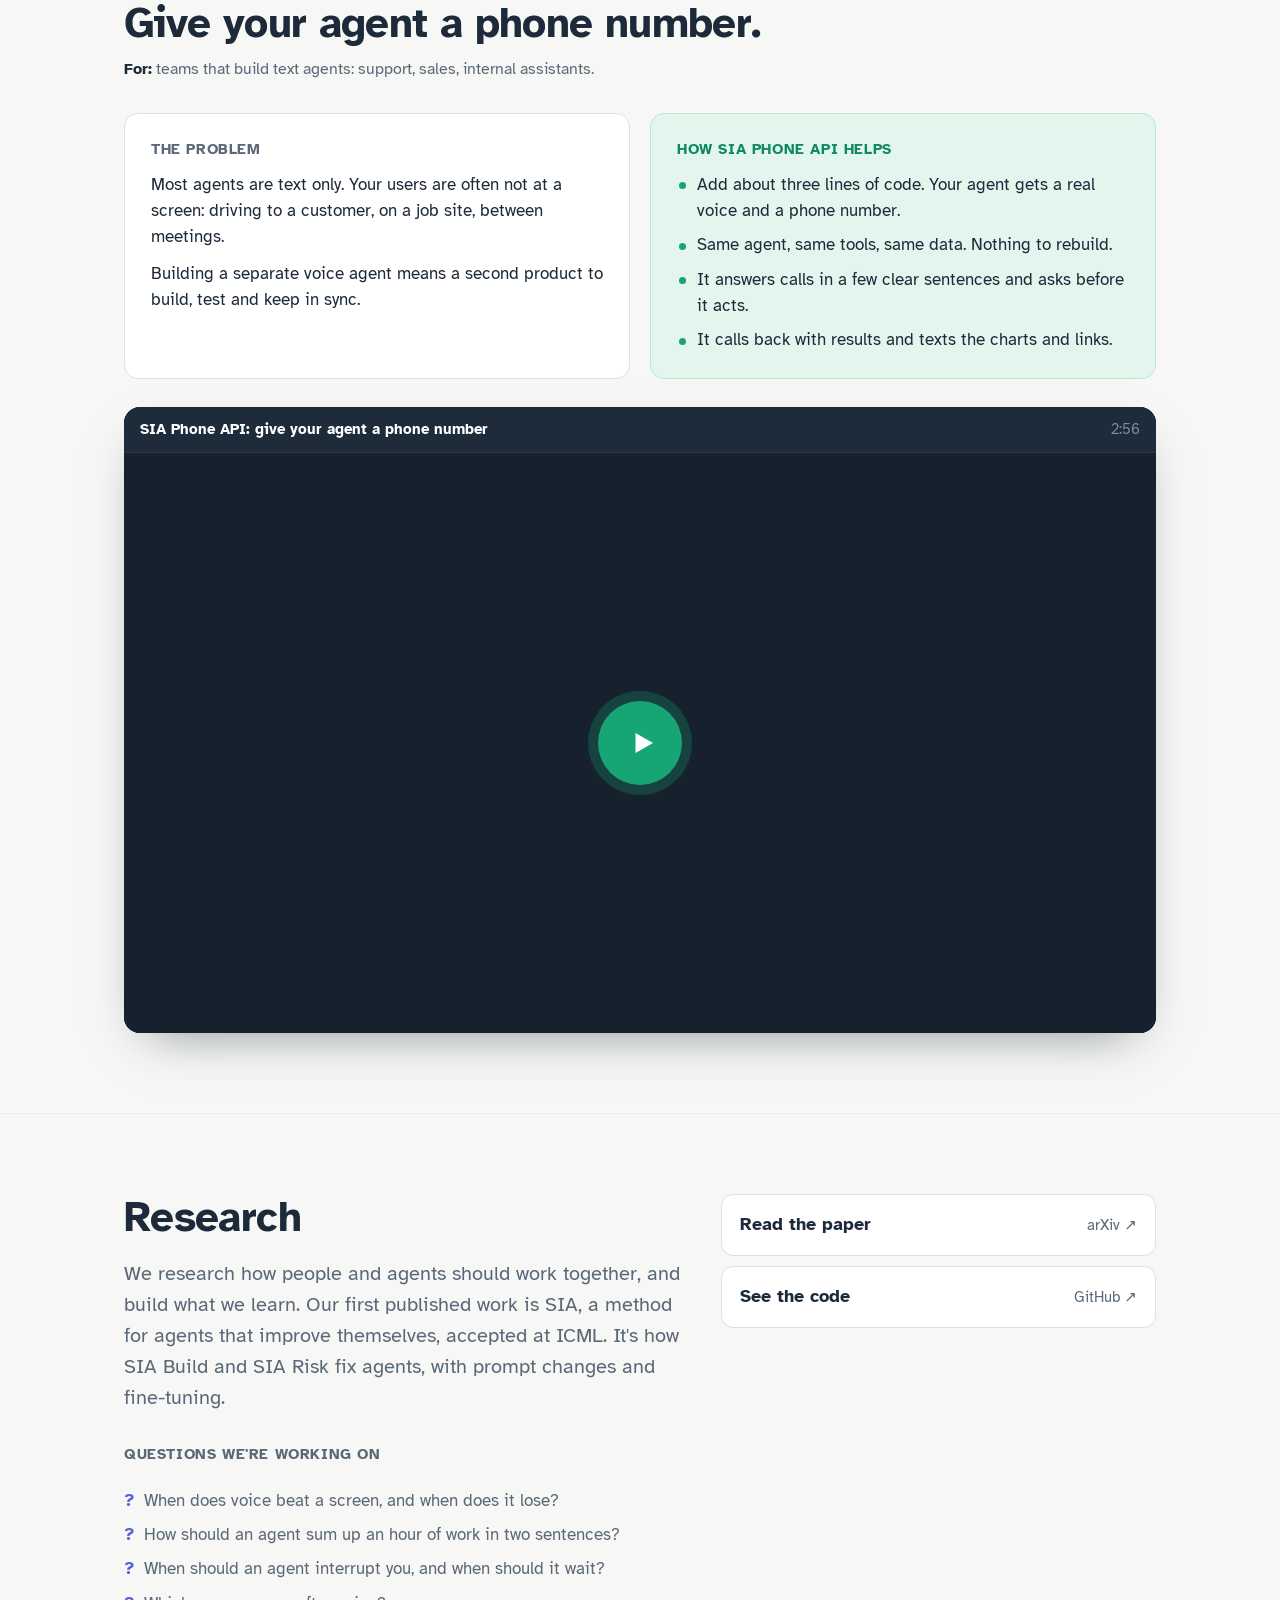
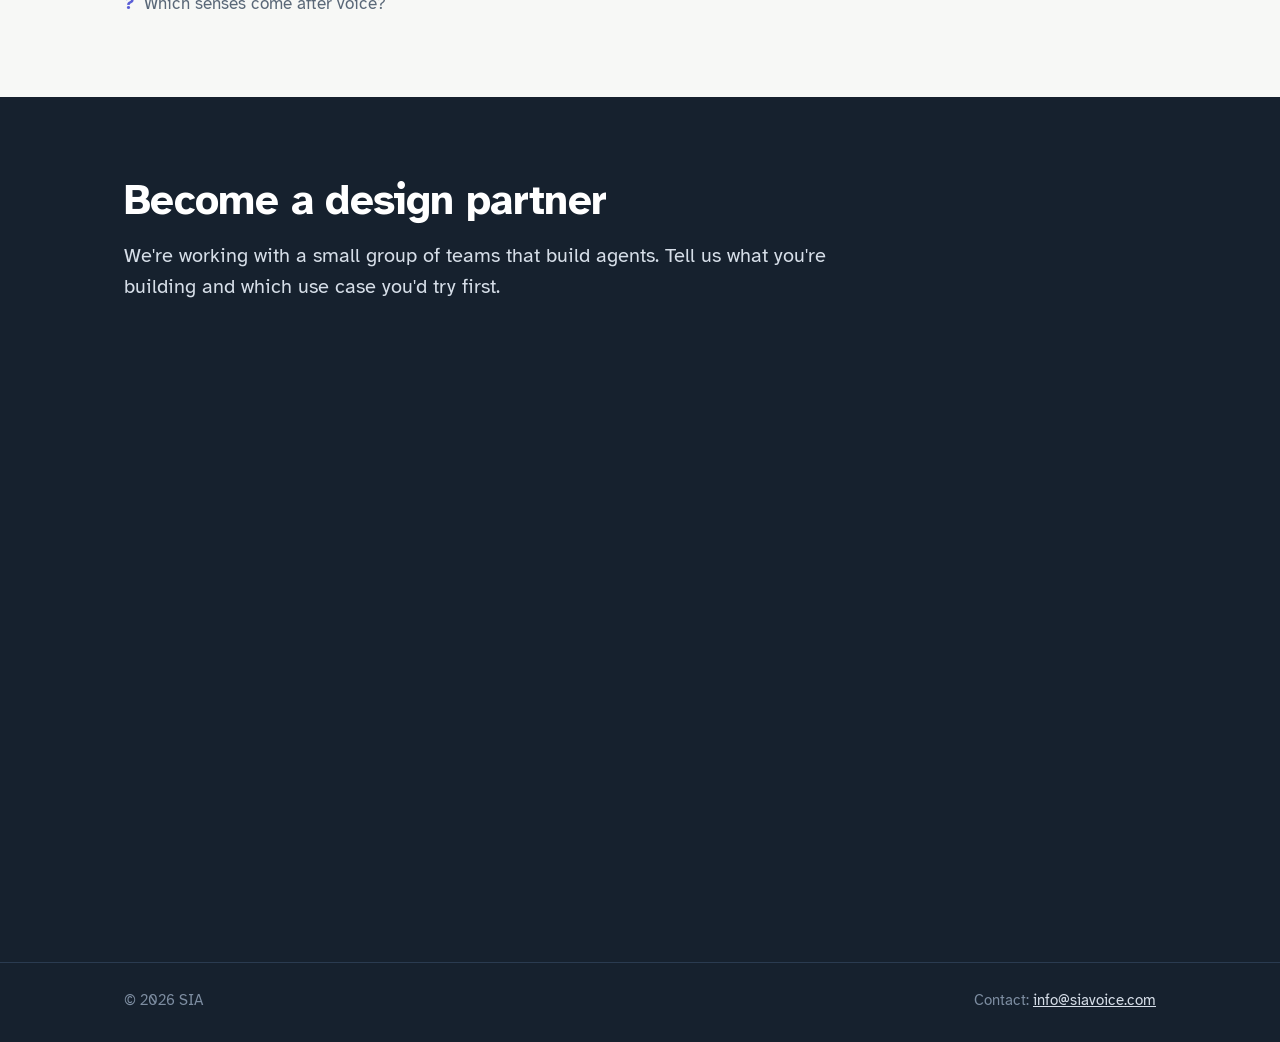
==== commit 28cc26d9: "Website: SIA Phone — your AI gets a phone number; family can call it; new 3:36 cut (not yet deployed" ====
--- a/website/index.html
+++ b/website/index.html
@@ -363,6 +363,7 @@
             <li>Ask "what's waiting for me?" It picks the right agent for each request and answers in a few sentences.</li>
             <li>It asks before it acts, then does what you say.</li>
             <li>It calls you back when an agent is done or needs you, and texts you the links.</li>
+            <li>Your AI gets a real phone number. Family and friends can call it too. If something needs your OK, it checks with you first.</li>
           </ul>
         </div>
       </div>
@@ -440,7 +441,7 @@
 const VIDEOS = {
   build: { src: "sia-build-demo-2026-11-11.mp4",             poster: "poster-build.jpg", len: "4:11", title: "SIA Build: a voice agent, built by talking" },
   test:  { src: "sia-risk-demo-2026-11-11.mp4",             poster: "poster-risk.jpg",  len: "4:53", title: "SIA Risk: find the risks in your voice agent" },
-  code:  { src: "sia-phone-first-piece-2026-11-11.mp4",   poster: "poster-phone-first-2026-11-11.jpg", len: "3:13", title: "SIA Phone: just talk to your agents" },
+  code:  { src: "sia-phone-my-ai-2026-11-11.mp4",        poster: "poster-phone-first-2026-11-11.jpg", len: "3:36", title: "SIA Phone: just talk to your agents" },
   any:   { src: "sia-phone-any-text-agent-2026-11-10.mp4",  poster: "poster-any.jpg",   len: "2:56", title: "SIA Phone API: give your agent a phone number" },
 };
 
